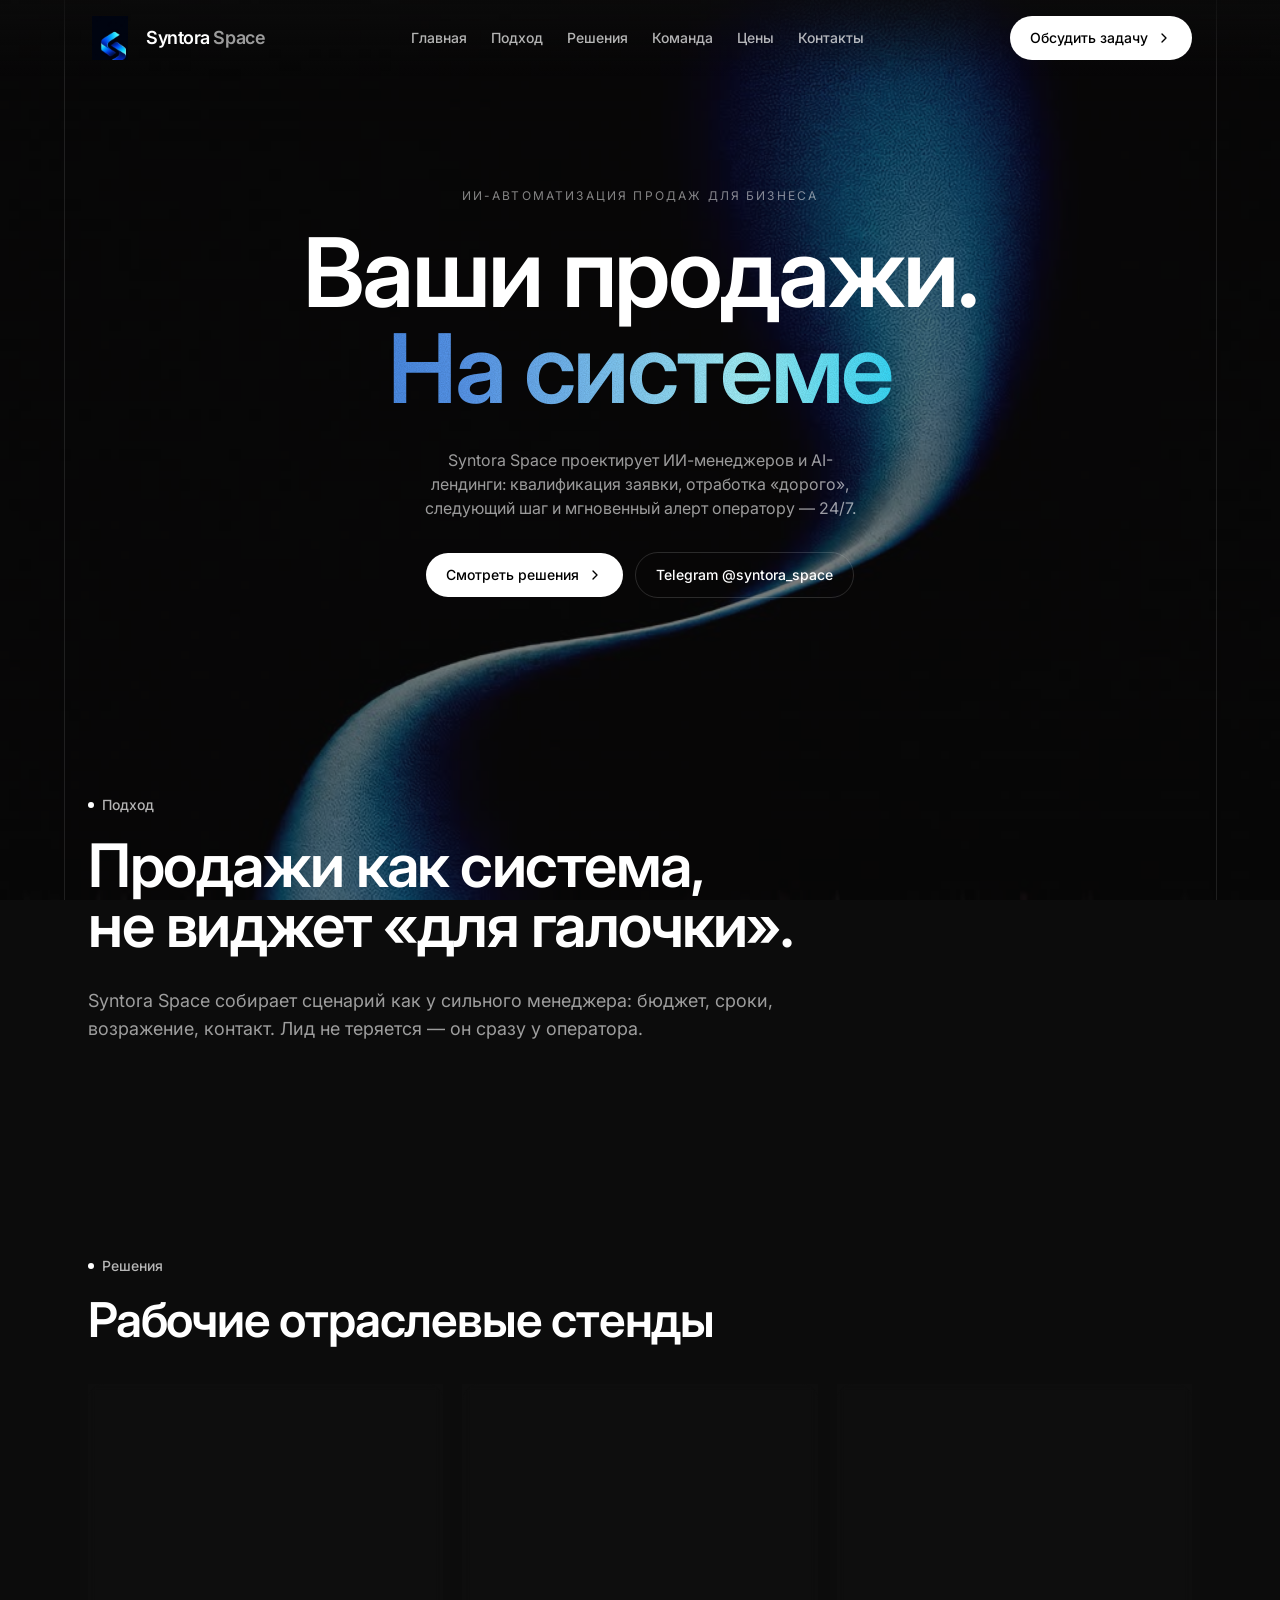
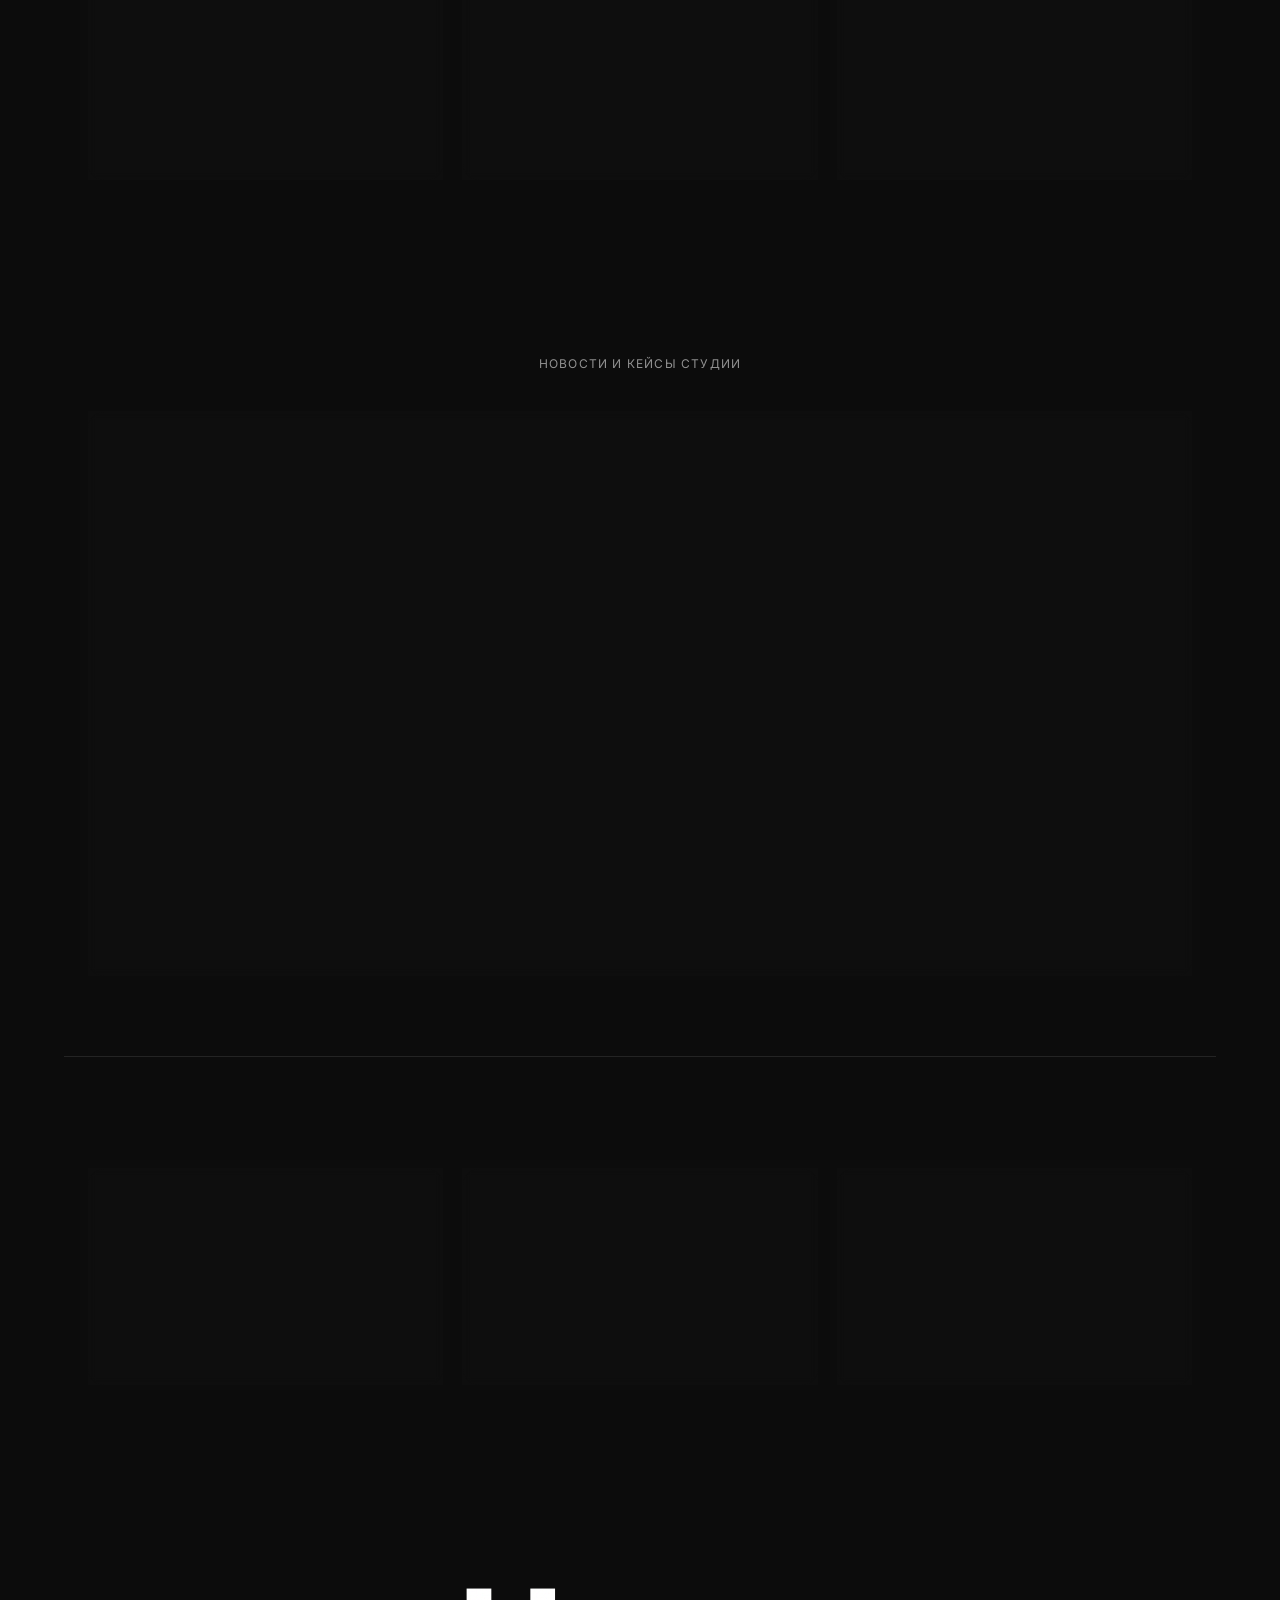
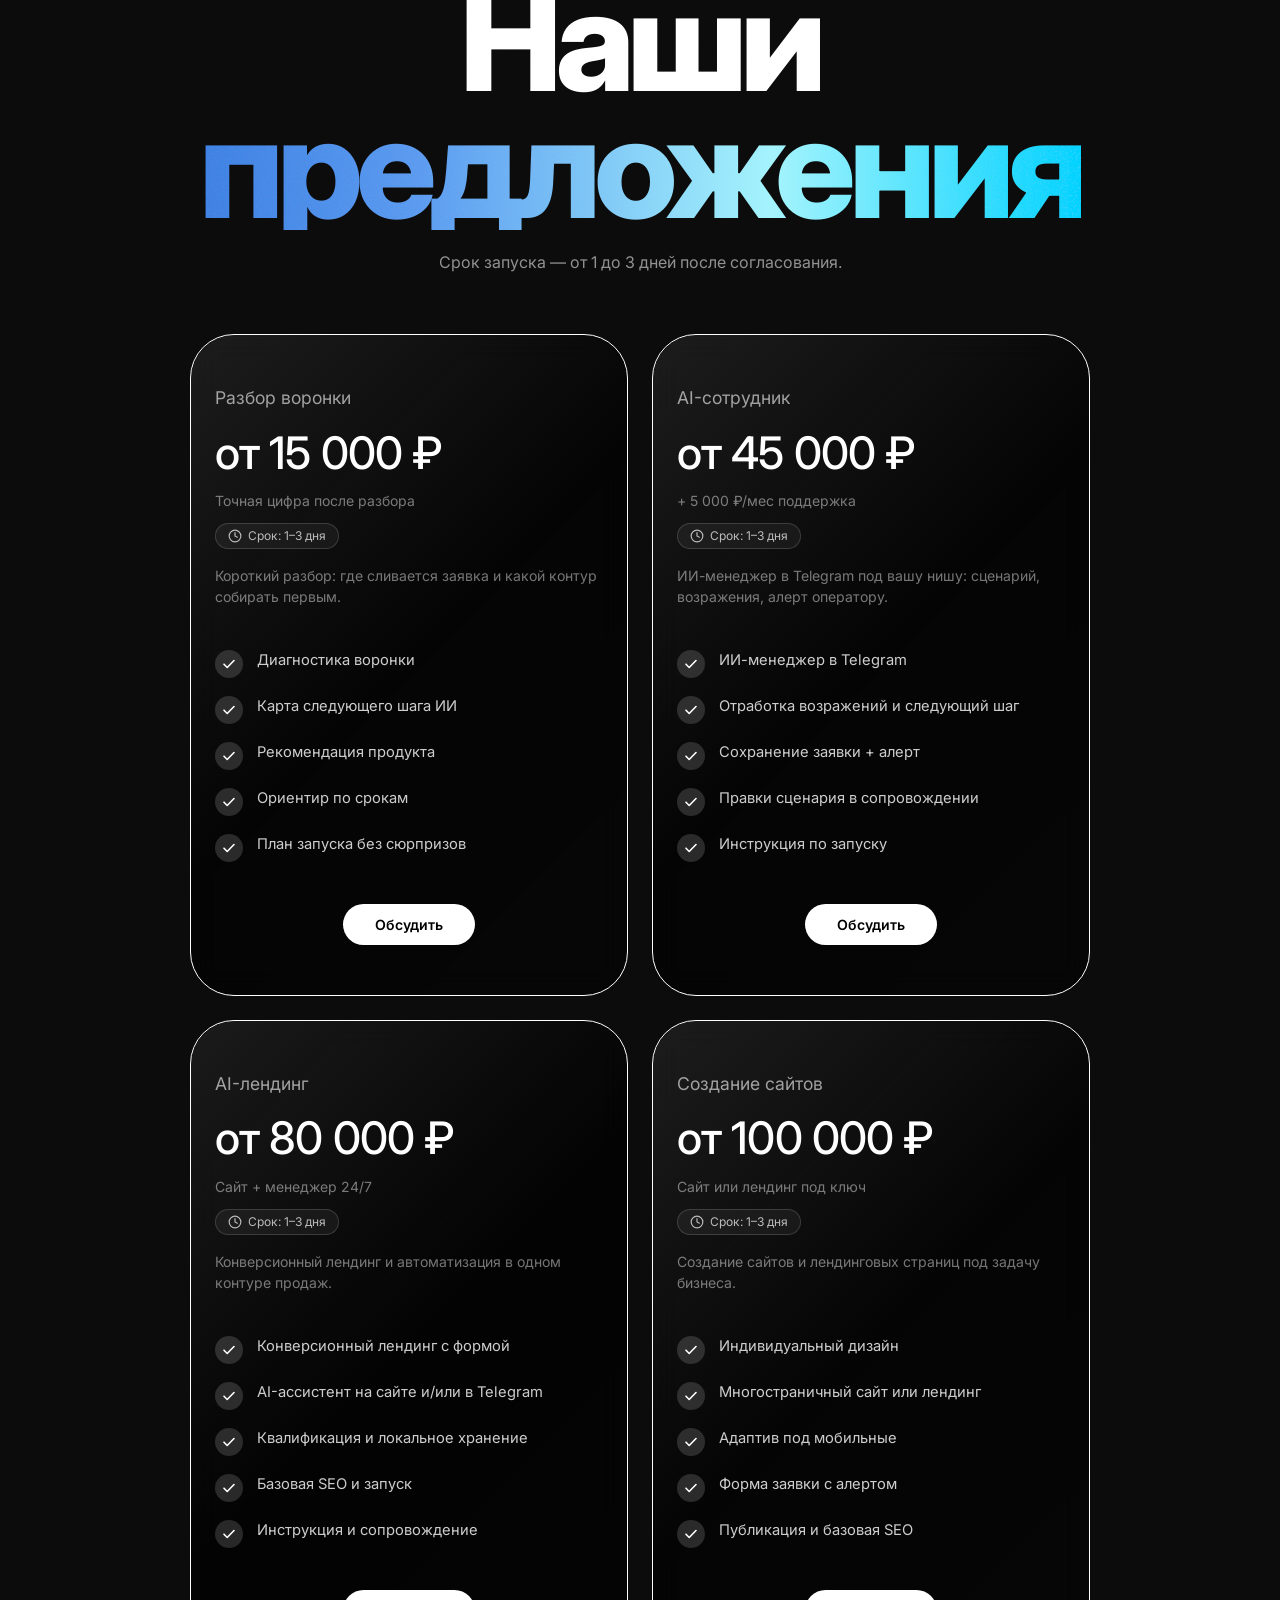
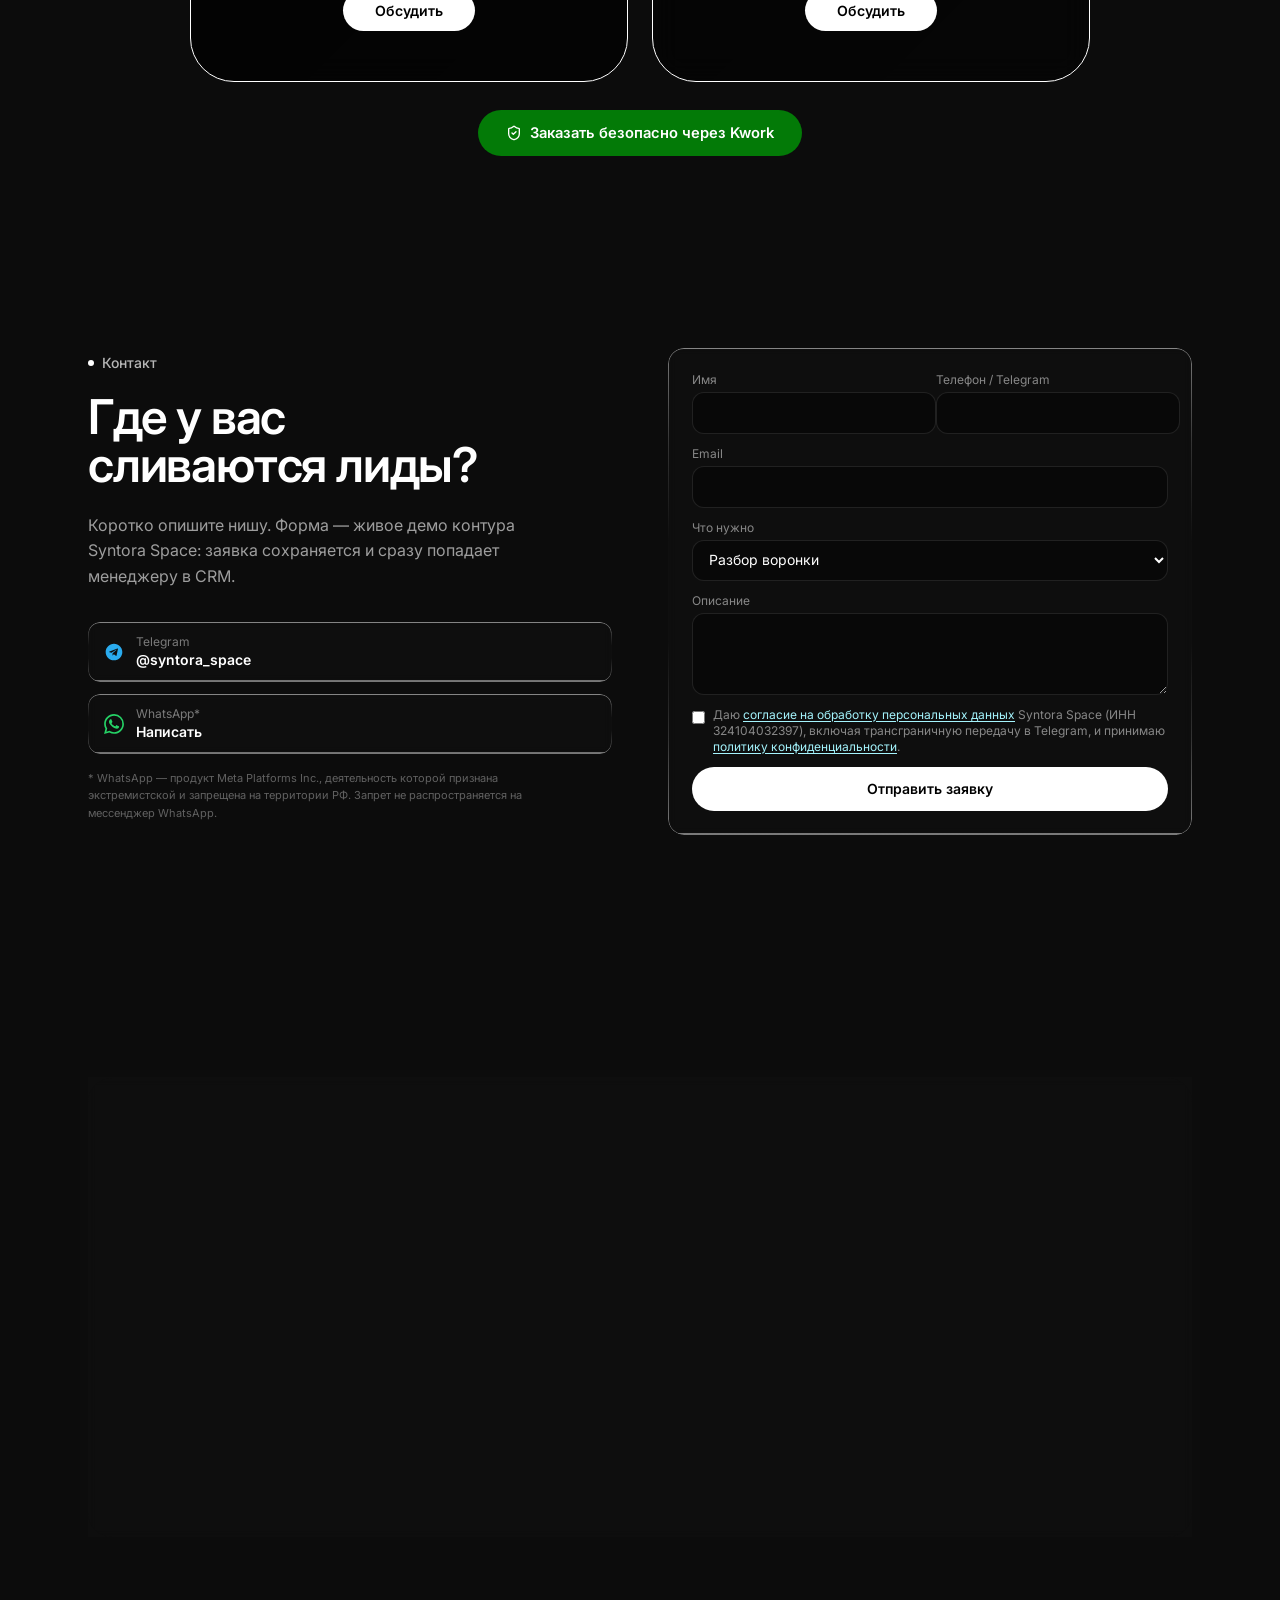
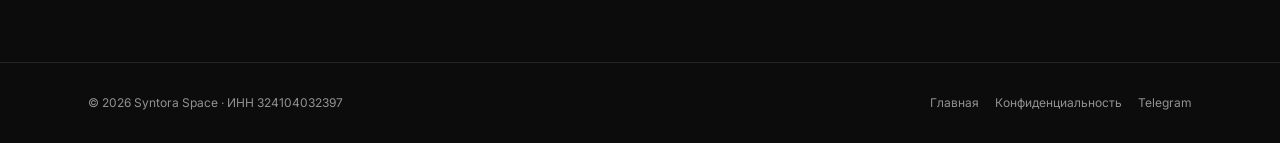
==== index.html @ de8b24b2 "Consent page, self-hosted compressed hero video, copy fixes Co-authored-by: Cursor <cursoragent@curs" ====
<!doctype html>
<html lang="ru">
  <head>
    <meta charset="UTF-8" />
    <link rel="icon" type="image/svg+xml" href="/img/favicon.svg" />
    <meta name="viewport" content="width=device-width, initial-scale=1.0" />
    <title>Syntora Space — ИИ-контуры продаж</title>
    <meta
      name="description"
      content="Syntora Space — ИИ-менеджеры и AI-лендинги для продаж: квалификация лидов, отработка возражений и алерты в Telegram 24/7."
    />
    <link rel="canonical" href="https://syntora.space/" />
    <meta property="og:type" content="website" />
    <meta property="og:locale" content="ru_RU" />
    <meta property="og:url" content="https://syntora.space/" />
    <meta property="og:title" content="Syntora Space — ИИ-контуры продаж" />
    <meta
      property="og:description"
      content="Syntora Space — ИИ-менеджеры и AI-лендинги для продаж: квалификация лидов, отработка возражений и алерты в Telegram 24/7."
    />
    <meta property="og:image" content="https://syntora.space/img/syntora-mark.png" />
    <meta name="twitter:card" content="summary" />
    <meta name="twitter:title" content="Syntora Space — ИИ-контуры продаж" />
    <!-- Yandex.Metrika counter -->
    <script type="text/javascript">
      (function(m,e,t,r,i,k,a){
        m[i]=m[i]||function(){(m[i].a=m[i].a||[]).push(arguments)};
        m[i].l=1*new Date();
        for (var j = 0; j < document.scripts.length; j++) {if (document.scripts[j].src === r) { return; }}
        k=e.createElement(t),a=e.getElementsByTagName(t)[0],k.async=1,k.src=r,a.parentNode.insertBefore(k,a)
      })(window, document,'script','https://mc.yandex.ru/metrika/tag.js?id=113022667', 'ym');

      ym(113022667, 'init', {ssr:true, webvisor:true, clickmap:true, ecommerce:"dataLayer", referrer: document.referrer, url: location.href, accurateTrackBounce:true, trackLinks:true});
    </script>
    <!-- /Yandex.Metrika counter -->
    <script type="module" crossorigin src="/assets/index-Cs-FEJvt.js"></script>
    <link rel="stylesheet" crossorigin href="/assets/index-DEh_h5uh.css">
  </head>
  <body>
    <noscript><div><img src="https://mc.yandex.ru/watch/113022667" style="position:absolute; left:-9999px;" alt="" /></div></noscript>
    <div id="root"></div>
  </body>
</html>
---- assets/index-DEh_h5uh.css ----
@import "https://fonts.googleapis.com/css2?family=Inter:wght@400;500;600;700;800;900&display=swap";*,:before,:after,::backdrop{--tw-border-spacing-x:0;--tw-border-spacing-y:0;--tw-translate-x:0;--tw-translate-y:0;--tw-rotate:0;--tw-skew-x:0;--tw-skew-y:0;--tw-scale-x:1;--tw-scale-y:1;--tw-pan-x: ;--tw-pan-y: ;--tw-pinch-zoom: ;--tw-scroll-snap-strictness:proximity;--tw-gradient-from-position: ;--tw-gradient-via-position: ;--tw-gradient-to-position: ;--tw-ordinal: ;--tw-slashed-zero: ;--tw-numeric-figure: ;--tw-numeric-spacing: ;--tw-numeric-fraction: ;--tw-ring-inset: ;--tw-ring-offset-width:0px;--tw-ring-offset-color:#fff;--tw-ring-color:#3b82f680;--tw-ring-offset-shadow:0 0 #0000;--tw-ring-shadow:0 0 #0000;--tw-shadow:0 0 #0000;--tw-shadow-colored:0 0 #0000;--tw-blur: ;--tw-brightness: ;--tw-contrast: ;--tw-grayscale: ;--tw-hue-rotate: ;--tw-invert: ;--tw-saturate: ;--tw-sepia: ;--tw-drop-shadow: ;--tw-backdrop-blur: ;--tw-backdrop-brightness: ;--tw-backdrop-contrast: ;--tw-backdrop-grayscale: ;--tw-backdrop-hue-rotate: ;--tw-backdrop-invert: ;--tw-backdrop-opacity: ;--tw-backdrop-saturate: ;--tw-backdrop-sepia: ;--tw-contain-size: ;--tw-contain-layout: ;--tw-contain-paint: ;--tw-contain-style: }*,:before,:after{box-sizing:border-box;border:0 solid #e5e7eb}:before,:after{--tw-content:""}html,:host{-webkit-text-size-adjust:100%;tab-size:4;font-feature-settings:normal;font-variation-settings:normal;-webkit-tap-highlight-color:transparent;font-family:Inter,system-ui,sans-serif;line-height:1.5}body{line-height:inherit;margin:0}hr{height:0;color:inherit;border-top-width:1px}abbr:where([title]){-webkit-text-decoration:underline dotted;text-decoration:underline dotted}h1,h2,h3,h4,h5,h6{font-size:inherit;font-weight:inherit}a{color:inherit;-webkit-text-decoration:inherit;text-decoration:inherit}b,strong{font-weight:bolder}code,kbd,samp,pre{font-feature-settings:normal;font-variation-settings:normal;font-family:ui-monospace,SFMono-Regular,Menlo,Monaco,Consolas,Liberation Mono,Courier New,monospace;font-size:1em}small{font-size:80%}sub,sup{vertical-align:baseline;font-size:75%;line-height:0;position:relative}sub{bottom:-.25em}sup{top:-.5em}table{text-indent:0;border-color:inherit;border-collapse:collapse}button,input,optgroup,select,textarea{font-feature-settings:inherit;font-variation-settings:inherit;font-family:inherit;font-size:100%;font-weight:inherit;line-height:inherit;letter-spacing:inherit;color:inherit;margin:0;padding:0}button,select{text-transform:none}button,input:where([type=button]),input:where([type=reset]),input:where([type=submit]){-webkit-appearance:button;background-color:#0000;background-image:none}:-moz-focusring{outline:auto}:-moz-ui-invalid{box-shadow:none}progress{vertical-align:baseline}::-webkit-inner-spin-button{height:auto}::-webkit-outer-spin-button{height:auto}[type=search]{-webkit-appearance:textfield;outline-offset:-2px}::-webkit-search-decoration{-webkit-appearance:none}::-webkit-file-upload-button{-webkit-appearance:button;font:inherit}summary{display:list-item}blockquote,dl,dd,h1,h2,h3,h4,h5,h6,hr,figure,p,pre{margin:0}fieldset{margin:0;padding:0}legend{padding:0}ol,ul,menu{margin:0;padding:0;list-style:none}dialog{padding:0}textarea{resize:vertical}input::-moz-placeholder{opacity:1;color:#9ca3af}textarea::-moz-placeholder{opacity:1;color:#9ca3af}input::placeholder,textarea::placeholder{opacity:1;color:#9ca3af}button,[role=button]{cursor:pointer}:disabled{cursor:default}img,svg,video,canvas,audio,iframe,embed,object{vertical-align:middle;display:block}img,video{max-width:100%;height:auto}[hidden]:where(:not([hidden=until-found])){display:none}.pointer-events-none{pointer-events:none}.fixed{position:fixed}.absolute{position:absolute}.relative{position:relative}.inset-0{inset:0}.inset-x-0{left:0;right:0}.inset-y-0{top:0;bottom:0}.-left-\[9999px\]{left:-9999px}.left-1\/2{left:50%}.top-0{top:0}.top-auto{top:auto}.z-0{z-index:0}.z-10{z-index:10}.z-50{z-index:50}.z-\[5\]{z-index:5}.mx-auto{margin-left:auto;margin-right:auto}.mb-10{margin-bottom:2.5rem}.mb-5{margin-bottom:1.25rem}.mt-1{margin-top:.25rem}.mt-10{margin-top:2.5rem}.mt-2{margin-top:.5rem}.mt-3{margin-top:.75rem}.mt-4{margin-top:1rem}.mt-5{margin-top:1.25rem}.mt-6{margin-top:1.5rem}.mt-8{margin-top:2rem}.block{display:block}.flex{display:flex}.inline-flex{display:inline-flex}.grid{display:grid}.hidden{display:none}.aspect-\[16\/10\]{aspect-ratio:16/10}.aspect-\[2\.4\/1\]{aspect-ratio:2.4}.h-1\.5{height:.375rem}.h-11{height:2.75rem}.h-3\.5{height:.875rem}.h-4{height:1rem}.h-5{height:1.25rem}.h-8{height:2rem}.h-\[76px\]{height:76px}.h-full{height:100%}.h-px{height:1px}.min-h-screen{min-height:100vh}.w-1\.5{width:.375rem}.w-11{width:2.75rem}.w-3\.5{width:.875rem}.w-4{width:1rem}.w-5{width:1.25rem}.w-8{width:2rem}.w-full{width:100%}.w-px{width:1px}.max-w-3xl{max-width:48rem}.max-w-4xl{max-width:56rem}.max-w-6xl{max-width:72rem}.max-w-md{max-width:28rem}.flex-1{flex:1}.shrink-0{flex-shrink:0}.-translate-x-\[calc\(50\%\+36rem\)\]{--tw-translate-x:calc(calc(50% + 36rem) * -1);transform:translate(var(--tw-translate-x), var(--tw-translate-y)) rotate(var(--tw-rotate)) skewX(var(--tw-skew-x)) skewY(var(--tw-skew-y)) scaleX(var(--tw-scale-x)) scaleY(var(--tw-scale-y))}.translate-x-\[calc\(-50\%\+36rem\)\]{--tw-translate-x:calc(-50% + 36rem);transform:translate(var(--tw-translate-x), var(--tw-translate-y)) rotate(var(--tw-rotate)) skewX(var(--tw-skew-x)) skewY(var(--tw-skew-y)) scaleX(var(--tw-scale-x)) scaleY(var(--tw-scale-y))}.resize-y{resize:vertical}.scroll-mt-24{scroll-margin-top:6rem}.flex-col{flex-direction:column}.flex-wrap{flex-wrap:wrap}.items-start{align-items:flex-start}.items-center{align-items:center}.justify-center{justify-content:center}.justify-between{justify-content:space-between}.gap-1{gap:.25rem}.gap-1\.5{gap:.375rem}.gap-10{gap:2.5rem}.gap-2{gap:.5rem}.gap-3{gap:.75rem}.gap-3\.5{gap:.875rem}.gap-4{gap:1rem}.gap-5{gap:1.25rem}.gap-6{gap:1.5rem}.space-y-1>:not([hidden])~:not([hidden]){--tw-space-y-reverse:0;margin-top:calc(.25rem * calc(1 - var(--tw-space-y-reverse)));margin-bottom:calc(.25rem * var(--tw-space-y-reverse))}.space-y-3>:not([hidden])~:not([hidden]){--tw-space-y-reverse:0;margin-top:calc(.75rem * calc(1 - var(--tw-space-y-reverse)));margin-bottom:calc(.75rem * var(--tw-space-y-reverse))}.self-start{align-self:flex-start}.overflow-hidden{overflow:hidden}.rounded-2xl{border-radius:1rem}.rounded-3xl{border-radius:1.5rem}.rounded-full{border-radius:9999px}.rounded-xl{border-radius:.75rem}.border{border-width:1px}.border-b{border-bottom-width:1px}.border-t{border-top-width:1px}.border-white\/10{border-color:#ffffff1a}.border-white\/15{border-color:#ffffff26}.bg-\[\#0c0c0c\]{--tw-bg-opacity:1;background-color:rgb(12 12 12/var(--tw-bg-opacity,1))}.bg-\[\#0c0c0c\]\/55{background-color:#0c0c0c8c}.bg-\[\#0c0c0c\]\/85{background-color:#0c0c0cd9}.bg-black\/40{background-color:#0006}.bg-black\/90{background-color:#000000e6}.bg-white{--tw-bg-opacity:1;background-color:rgb(255 255 255/var(--tw-bg-opacity,1))}.bg-white\/10{background-color:#ffffff1a}.bg-white\/5{background-color:#ffffff0d}.bg-gradient-to-b{background-image:linear-gradient(to bottom, var(--tw-gradient-stops))}.from-\[\#0c0c0c\]\/70{--tw-gradient-from:#0c0c0cb3 var(--tw-gradient-from-position);--tw-gradient-to:#0c0c0c00 var(--tw-gradient-to-position);--tw-gradient-stops:var(--tw-gradient-from), var(--tw-gradient-to)}.to-transparent{--tw-gradient-to:transparent var(--tw-gradient-to-position)}.object-contain{-o-object-fit:contain;object-fit:contain}.object-cover{-o-object-fit:cover;object-fit:cover}.p-4{padding:1rem}.p-5{padding:1.25rem}.p-6{padding:1.5rem}.px-2{padding-left:.5rem;padding-right:.5rem}.px-3{padding-left:.75rem;padding-right:.75rem}.px-4{padding-left:1rem;padding-right:1rem}.px-5{padding-left:1.25rem;padding-right:1.25rem}.px-6{padding-left:1.5rem;padding-right:1.5rem}.px-8{padding-left:2rem;padding-right:2rem}.py-0\.5{padding-top:.125rem;padding-bottom:.125rem}.py-1{padding-top:.25rem;padding-bottom:.25rem}.py-16{padding-top:4rem;padding-bottom:4rem}.py-2\.5{padding-top:.625rem;padding-bottom:.625rem}.py-20{padding-top:5rem;padding-bottom:5rem}.py-3{padding-top:.75rem;padding-bottom:.75rem}.py-4{padding-top:1rem;padding-bottom:1rem}.py-8{padding-top:2rem;padding-bottom:2rem}.pb-20{padding-bottom:5rem}.pt-16{padding-top:4rem}.pt-3{padding-top:.75rem}.pt-5{padding-top:1.25rem}.text-center{text-align:center}.text-3xl{font-size:1.875rem;line-height:2.25rem}.text-4xl{font-size:2.25rem;line-height:2.5rem}.text-5xl{font-size:3rem;line-height:1}.text-\[11px\]{font-size:11px}.text-base{font-size:1rem;line-height:1.5rem}.text-lg{font-size:1.125rem;line-height:1.75rem}.text-sm{font-size:.875rem;line-height:1.25rem}.text-xs{font-size:.75rem;line-height:1rem}.font-medium{font-weight:500}.font-semibold{font-weight:600}.uppercase{text-transform:uppercase}.leading-\[0\.92\]{line-height:.92}.leading-\[1\.02\]{line-height:1.02}.leading-\[1\.5\]{line-height:1.5}.leading-\[1\.65\]{line-height:1.65}.leading-\[1\.6\]{line-height:1.6}.leading-relaxed{line-height:1.625}.tracking-\[0\.18em\]{letter-spacing:.18em}.tracking-tight{letter-spacing:-.025em}.tracking-wide{letter-spacing:.025em}.tracking-wider{letter-spacing:.05em}.tracking-widest{letter-spacing:.1em}.text-\[\#25D366\]{--tw-text-opacity:1;color:rgb(37 211 102/var(--tw-text-opacity,1))}.text-\[\#2AABEE\]{--tw-text-opacity:1;color:rgb(42 171 238/var(--tw-text-opacity,1))}.text-\[\#A4F4FD\]{--tw-text-opacity:1;color:rgb(164 244 253/var(--tw-text-opacity,1))}.text-black{--tw-text-opacity:1;color:rgb(0 0 0/var(--tw-text-opacity,1))}.text-emerald-300{--tw-text-opacity:1;color:rgb(110 231 183/var(--tw-text-opacity,1))}.text-rose-300{--tw-text-opacity:1;color:rgb(253 164 175/var(--tw-text-opacity,1))}.text-white{--tw-text-opacity:1;color:rgb(255 255 255/var(--tw-text-opacity,1))}.text-white\/35{color:#ffffff59}.text-white\/40{color:#fff6}.text-white\/45{color:#ffffff73}.text-white\/50{color:#ffffff80}.text-white\/55{color:#ffffff8c}.text-white\/60{color:#fff9}.text-white\/70{color:#ffffffb3}.text-white\/80{color:#fffc}.underline{text-decoration-line:underline}.underline-offset-2{text-underline-offset:2px}.accent-\[\#A4F4FD\]{accent-color:#a4f4fd}.opacity-30{opacity:.3}.opacity-90{opacity:.9}.outline-none{outline-offset:2px;outline:2px solid #0000}.filter{filter:var(--tw-blur) var(--tw-brightness) var(--tw-contrast) var(--tw-grayscale) var(--tw-hue-rotate) var(--tw-invert) var(--tw-saturate) var(--tw-sepia) var(--tw-drop-shadow)}.backdrop-blur-xl{--tw-backdrop-blur:blur(24px);-webkit-backdrop-filter:var(--tw-backdrop-blur) var(--tw-backdrop-brightness) var(--tw-backdrop-contrast) var(--tw-backdrop-grayscale) var(--tw-backdrop-hue-rotate) var(--tw-backdrop-invert) var(--tw-backdrop-opacity) var(--tw-backdrop-saturate) var(--tw-backdrop-sepia);backdrop-filter:var(--tw-backdrop-blur) var(--tw-backdrop-brightness) var(--tw-backdrop-contrast) var(--tw-backdrop-grayscale) var(--tw-backdrop-hue-rotate) var(--tw-backdrop-invert) var(--tw-backdrop-opacity) var(--tw-backdrop-saturate) var(--tw-backdrop-sepia)}.backdrop-filter{-webkit-backdrop-filter:var(--tw-backdrop-blur) var(--tw-backdrop-brightness) var(--tw-backdrop-contrast) var(--tw-backdrop-grayscale) var(--tw-backdrop-hue-rotate) var(--tw-backdrop-invert) var(--tw-backdrop-opacity) var(--tw-backdrop-saturate) var(--tw-backdrop-sepia);backdrop-filter:var(--tw-backdrop-blur) var(--tw-backdrop-brightness) var(--tw-backdrop-contrast) var(--tw-backdrop-grayscale) var(--tw-backdrop-hue-rotate) var(--tw-backdrop-invert) var(--tw-backdrop-opacity) var(--tw-backdrop-saturate) var(--tw-backdrop-sepia)}.transition{transition-property:color,background-color,border-color,text-decoration-color,fill,stroke,opacity,box-shadow,transform,filter,-webkit-backdrop-filter,backdrop-filter;transition-duration:.15s;transition-timing-function:cubic-bezier(.4,0,.2,1)}.transition-all{transition-property:all;transition-duration:.15s;transition-timing-function:cubic-bezier(.4,0,.2,1)}.transition-colors{transition-property:color,background-color,border-color,text-decoration-color,fill,stroke;transition-duration:.15s;transition-timing-function:cubic-bezier(.4,0,.2,1)}.transition-opacity{transition-property:opacity;transition-duration:.15s;transition-timing-function:cubic-bezier(.4,0,.2,1)}.transition-transform{transition-property:transform;transition-duration:.15s;transition-timing-function:cubic-bezier(.4,0,.2,1)}.duration-500{transition-duration:.5s}html{scroll-behavior:smooth}html,body{-webkit-font-smoothing:antialiased;color:#fff;background-color:#0c0c0c;font-family:Inter,system-ui,sans-serif}body{overflow-x:hidden}::selection{background-color:#3d81e34d}.bg-hero-fallback{background:radial-gradient(60% 50% at 20% 0,#00d2ff2e,#0000 70%),radial-gradient(55% 45% at 85% 15%,#0b25518c,#0000 70%),#0c0c0c}@keyframes shiny{0%{background-position:-200%}to{background-position:200%}}.animate-shiny{animation:6s linear infinite shiny}.liquid-glass{background-blend-mode:luminosity;-webkit-backdrop-filter:blur(4px);backdrop-filter:blur(4px);background:#ffffff03;border:none;position:relative;overflow:hidden;box-shadow:inset 0 1px 1px #ffffff1a}@supports not ((-webkit-backdrop-filter:blur(4px)) or (backdrop-filter:blur(4px))){.liquid-glass{background:#ffffff0d;border:1px solid #ffffff1f}}.liquid-glass:before{content:"";border-radius:inherit;-webkit-mask-composite:xor;pointer-events:none;background:linear-gradient(#ffffff73 0%,#ffffff26 20%,#fff0 40% 60%,#ffffff26 80%,#ffffff73 100%);padding:1.4px;position:absolute;inset:0;-webkit-mask-image:linear-gradient(#fff 0 0),linear-gradient(#fff 0 0);mask-image:linear-gradient(#fff 0 0),linear-gradient(#fff 0 0);-webkit-mask-position:0 0,0 0;mask-position:0 0,0 0;-webkit-mask-size:auto,auto;mask-size:auto,auto;-webkit-mask-repeat:repeat,repeat;mask-repeat:repeat,repeat;-webkit-mask-clip:content-box,border-box;mask-clip:content-box,border-box;-webkit-mask-origin:content-box,border-box;mask-origin:content-box,border-box;-webkit-mask-composite:xor;mask-composite:exclude;-webkit-mask-source-type:auto,auto;mask-mode:match-source,match-source}@supports not ((-webkit-mask-composite:xor) or (mask-composite:exclude) or (-webkit-mask-composite:xor)){.liquid-glass:before{display:none}}.shiny-text{color:#a4f4fd;background-image:linear-gradient(90deg,#3d81e3 0%,#5b9bf0 12.5%,#a4f4fd 32.5%,#00d2ff 50%,#5b9bf0 67.5%,#3d81e3 87.5% 100%);background-size:200%}@supports ((-webkit-background-clip:text) or (background-clip:text)){.shiny-text{color:#0000;-webkit-text-fill-color:transparent;filter:url(#c3-noise);-webkit-background-clip:text;background-clip:text}}@supports ((-moz-appearance:none)){.shiny-text,.c3-watermark-main{filter:none}}.c3-pricing-section{flex-direction:column;align-items:center;padding:40px 20px 80px;display:flex;position:relative;overflow-x:hidden}.c3-watermark-container{text-align:center;z-index:2;width:100%;max-width:1100px;margin-top:40px;position:relative}.c3-watermark-main{letter-spacing:-.05em;filter:url(#c3-noise-pricing);flex-direction:column;align-items:center;font-size:min(9rem,11vw);font-weight:800;line-height:.9;display:flex}.c3-watermark-line-1{color:#fff}.c3-watermark-line-2{background:linear-gradient(90deg,#3d81e3 0%,#5b9bf0 25%,#a4f4fd 65%,#00d2ff 100%);color:#0000;-webkit-text-fill-color:transparent;-webkit-background-clip:text;background-clip:text}@supports not ((-webkit-background-clip:text) or (background-clip:text)){.c3-watermark-line-2{color:#00d2ff;-webkit-text-fill-color:#00d2ff;background:0 0}}.c3-grid{z-index:3;grid-template-columns:repeat(2,minmax(0,1fr));gap:24px;width:100%;max-width:900px;margin-top:60px;display:grid;position:relative}.c3-card{-webkit-backdrop-filter:blur(14px)brightness(.91);backdrop-filter:blur(14px)brightness(.91);background:linear-gradient(135deg,#000000b3,#0006);border:1px solid #fff;border-radius:44px;flex-direction:column;min-height:580px;padding:50px 24px;transition:all .6s cubic-bezier(.22,1,.36,1);display:flex;position:relative;overflow:hidden}.c3-card:before{content:"";border-radius:inherit;pointer-events:none;background:linear-gradient(135deg,#ffffff1a 0%,#fff0 50%);position:absolute;inset:0}.c3-card:hover{background:#0f0f0f99;border-color:#22d3eeb3;transform:translateY(-12px)scale(1.01)}.c3-card-pro{background:linear-gradient(135deg,#000000d9,#0000008c)}.c3-tier-small{color:#fff9;font-size:1.1rem;font-weight:400}.c3-tier-large{letter-spacing:-.02em;color:#fff;margin-top:8px;font-size:2.8rem;font-weight:500}.c3-desc{color:#ffffff73;min-height:3.2em;margin-top:16px;margin-bottom:40px;font-size:.88rem;line-height:1.5}.c3-list{margin:0 0 24px;padding:0;list-style:none}.c3-list li{color:#fffc;align-items:flex-start;gap:14px;margin-bottom:18px;font-size:.92rem;line-height:1.4;display:flex}.c3-check{background:#ffffff26;border-radius:50%;flex-shrink:0;justify-content:center;align-items:center;width:28px;height:28px;display:inline-flex}.c3-btn{color:#000;cursor:pointer;background:#fff;border:none;border-radius:100px;align-self:center;margin-top:auto;padding:10px 32px;font-size:.88rem;font-weight:600;transition:all .3s cubic-bezier(.22,1,.36,1)}.c3-btn:hover{background:#f5f5f5;transform:scale(1.02);box-shadow:0 8px 24px #ffffff26}.c3-kwork{z-index:3;color:#fff;background:#037a07;border-radius:100px;justify-content:center;align-items:center;gap:8px;margin-top:28px;padding:12px 28px;font-size:.92rem;font-weight:600;text-decoration:none;transition:all .3s cubic-bezier(.22,1,.36,1);display:inline-flex;position:relative}.c3-kwork:hover{background:#026205;transform:scale(1.02);box-shadow:0 8px 24px #04b70a47}@media (prefers-reduced-motion:reduce){html{scroll-behavior:auto}.animate-shiny{animation:none}.c3-card,.c3-btn,.c3-kwork{transition:none}}@media (width<=1024px){.c3-watermark-main{filter:none;font-size:3.5rem}.c3-watermark-line-2{-webkit-text-fill-color:#00d2ff;color:#00d2ff;background:0 0}.c3-grid{scroll-snap-type:x mandatory;scrollbar-width:none;gap:16px;width:100vw;padding:0 20px;display:flex;overflow-x:auto;transform:none}.c3-grid::-webkit-scrollbar{display:none}.c3-card{scroll-snap-align:center;flex:0 0 320px}}.last\:border-0:last-child{border-width:0}.empty\:hidden:empty{display:none}.hover\:translate-y-\[-4px\]:hover{--tw-translate-y:-4px;transform:translate(var(--tw-translate-x), var(--tw-translate-y)) rotate(var(--tw-rotate)) skewX(var(--tw-skew-x)) skewY(var(--tw-skew-y)) scaleX(var(--tw-scale-x)) scaleY(var(--tw-scale-y))}.hover\:bg-white\/5:hover{background-color:#ffffff0d}.hover\:bg-white\/90:hover{background-color:#ffffffe6}.hover\:bg-white\/\[0\.03\]:hover{background-color:#ffffff08}.hover\:text-white:hover{--tw-text-opacity:1;color:rgb(255 255 255/var(--tw-text-opacity,1))}.hover\:text-white\/70:hover{color:#ffffffb3}.focus\:border-white\/40:focus{border-color:#fff6}.focus-visible\:ring-2:focus-visible{--tw-ring-offset-shadow:var(--tw-ring-inset) 0 0 0 var(--tw-ring-offset-width) var(--tw-ring-offset-color);--tw-ring-shadow:var(--tw-ring-inset) 0 0 0 calc(2px + var(--tw-ring-offset-width)) var(--tw-ring-color);box-shadow:var(--tw-ring-offset-shadow), var(--tw-ring-shadow), var(--tw-shadow,0 0 #0000)}.focus-visible\:ring-\[\#A4F4FD\]\/40:focus-visible{--tw-ring-color:#a4f4fd66}.active\:scale-\[0\.98\]:active{--tw-scale-x:.98;--tw-scale-y:.98;transform:translate(var(--tw-translate-x), var(--tw-translate-y)) rotate(var(--tw-rotate)) skewX(var(--tw-skew-x)) skewY(var(--tw-skew-y)) scaleX(var(--tw-scale-x)) scaleY(var(--tw-scale-y))}.disabled\:opacity-60:disabled{opacity:.6}.group:hover .group-hover\:translate-x-px{--tw-translate-x:1px;transform:translate(var(--tw-translate-x), var(--tw-translate-y)) rotate(var(--tw-rotate)) skewX(var(--tw-skew-x)) skewY(var(--tw-skew-y)) scaleX(var(--tw-scale-x)) scaleY(var(--tw-scale-y))}.group:hover .group-hover\:scale-\[1\.04\]{--tw-scale-x:1.04;--tw-scale-y:1.04;transform:translate(var(--tw-translate-x), var(--tw-translate-y)) rotate(var(--tw-rotate)) skewX(var(--tw-skew-x)) skewY(var(--tw-skew-y)) scaleX(var(--tw-scale-x)) scaleY(var(--tw-scale-y))}.group:hover .group-hover\:text-white{--tw-text-opacity:1;color:rgb(255 255 255/var(--tw-text-opacity,1))}.group:hover .group-hover\:opacity-100{opacity:1}@supports ((-webkit-backdrop-filter:var(--tw)) or (backdrop-filter:var(--tw))){.supports-\[backdrop-filter\]\:bg-\[\#0c0c0c\]\/70{background-color:#0c0c0cb3}.supports-\[backdrop-filter\]\:bg-black\/70{background-color:#000000b3}}@media (width>=640px){.sm\:grid-cols-2{grid-template-columns:repeat(2,minmax(0,1fr))}.sm\:flex-row{flex-direction:row}.sm\:items-center{align-items:center}.sm\:justify-between{justify-content:space-between}.sm\:text-6xl{font-size:3.75rem;line-height:1}.sm\:text-lg{font-size:1.125rem;line-height:1.75rem}}@media (width>=768px){.md\:block{display:block}.md\:grid-cols-2{grid-template-columns:repeat(2,minmax(0,1fr))}.md\:grid-cols-3{grid-template-columns:repeat(3,minmax(0,1fr))}.md\:gap-14{gap:3.5rem}.md\:p-6{padding:1.5rem}.md\:py-20{padding-top:5rem;padding-bottom:5rem}.md\:py-24{padding-top:6rem;padding-bottom:6rem}.md\:py-28{padding-top:7rem;padding-bottom:7rem}.md\:py-32{padding-top:8rem;padding-bottom:8rem}.md\:pt-28{padding-top:7rem}.md\:text-5xl{font-size:3rem;line-height:1}.md\:text-6xl{font-size:3.75rem;line-height:1}.md\:text-8xl{font-size:6rem;line-height:1}.md\:text-base{font-size:1rem;line-height:1.5rem}.md\:text-lg{font-size:1.125rem;line-height:1.75rem}}@media (width>=1024px){.lg\:block{display:block}.lg\:flex{display:flex}.lg\:hidden{display:none}.lg\:text-6xl{font-size:3.75rem;line-height:1}}
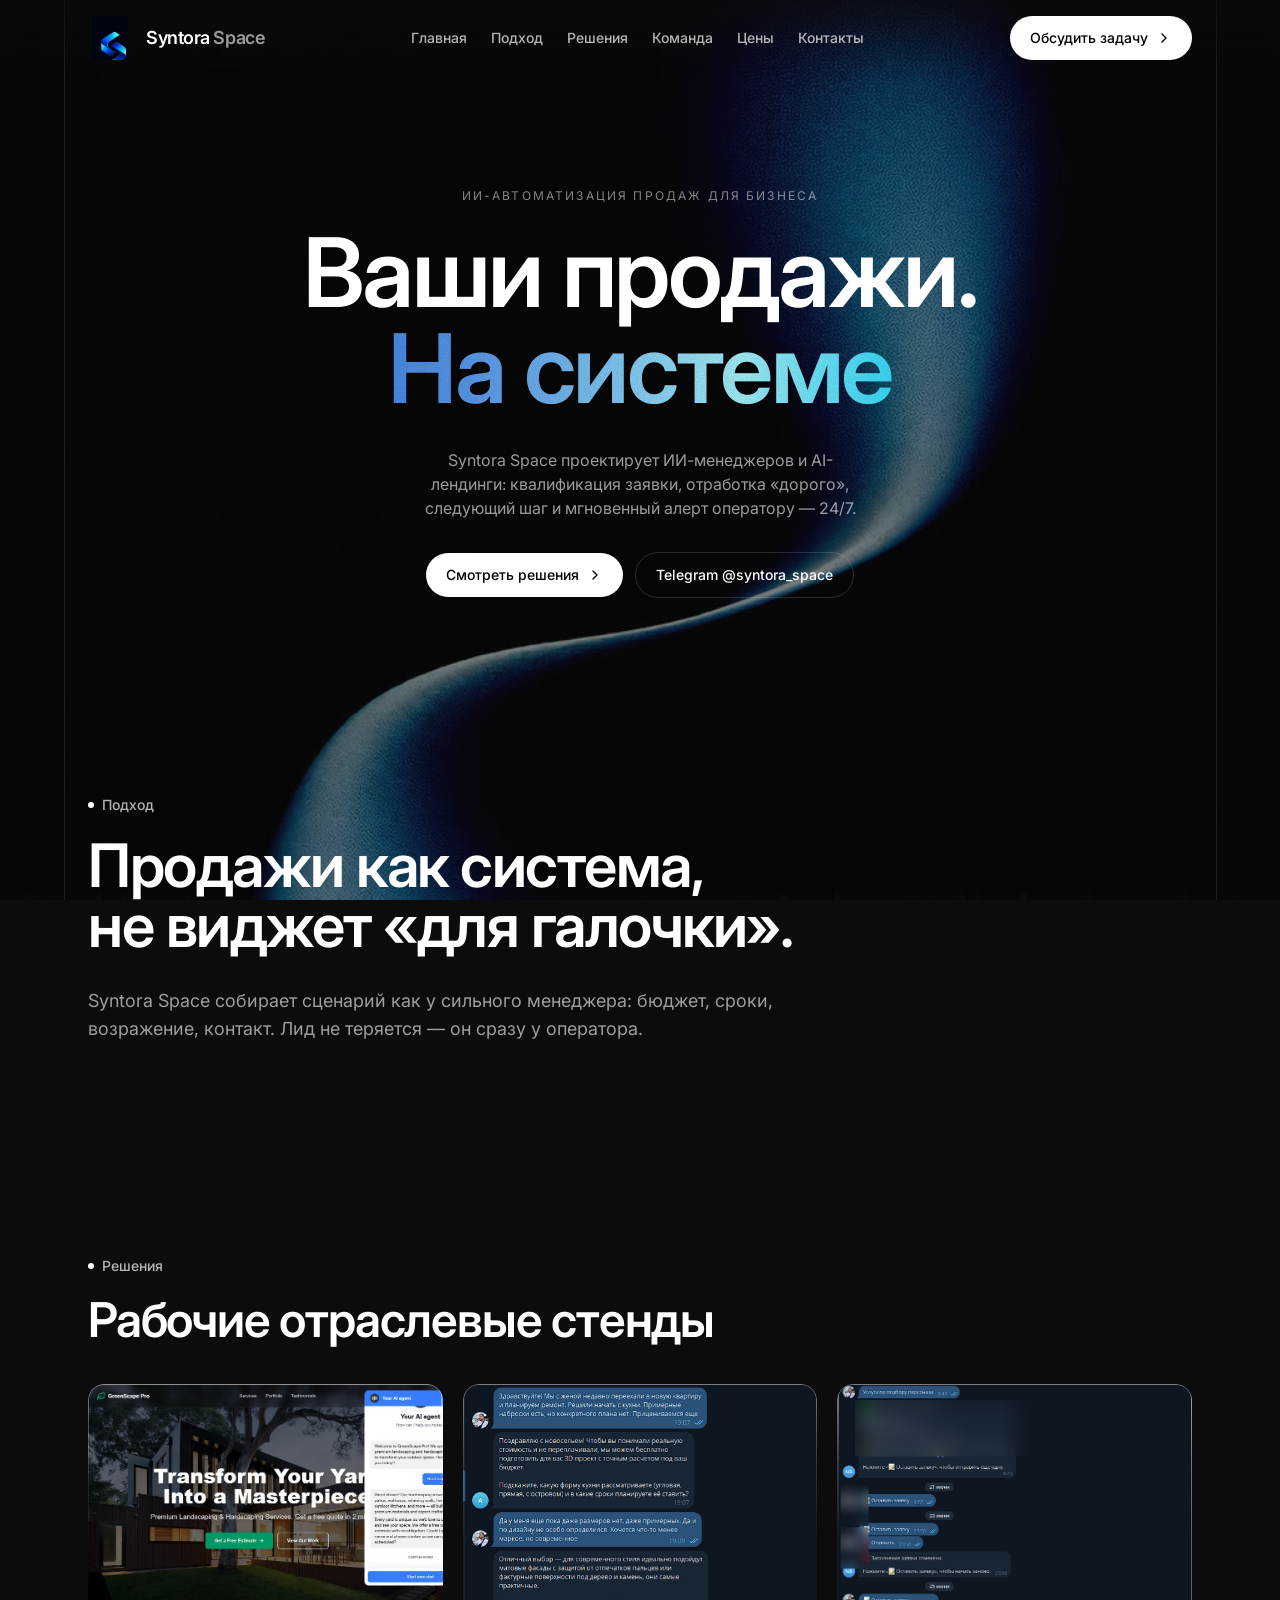
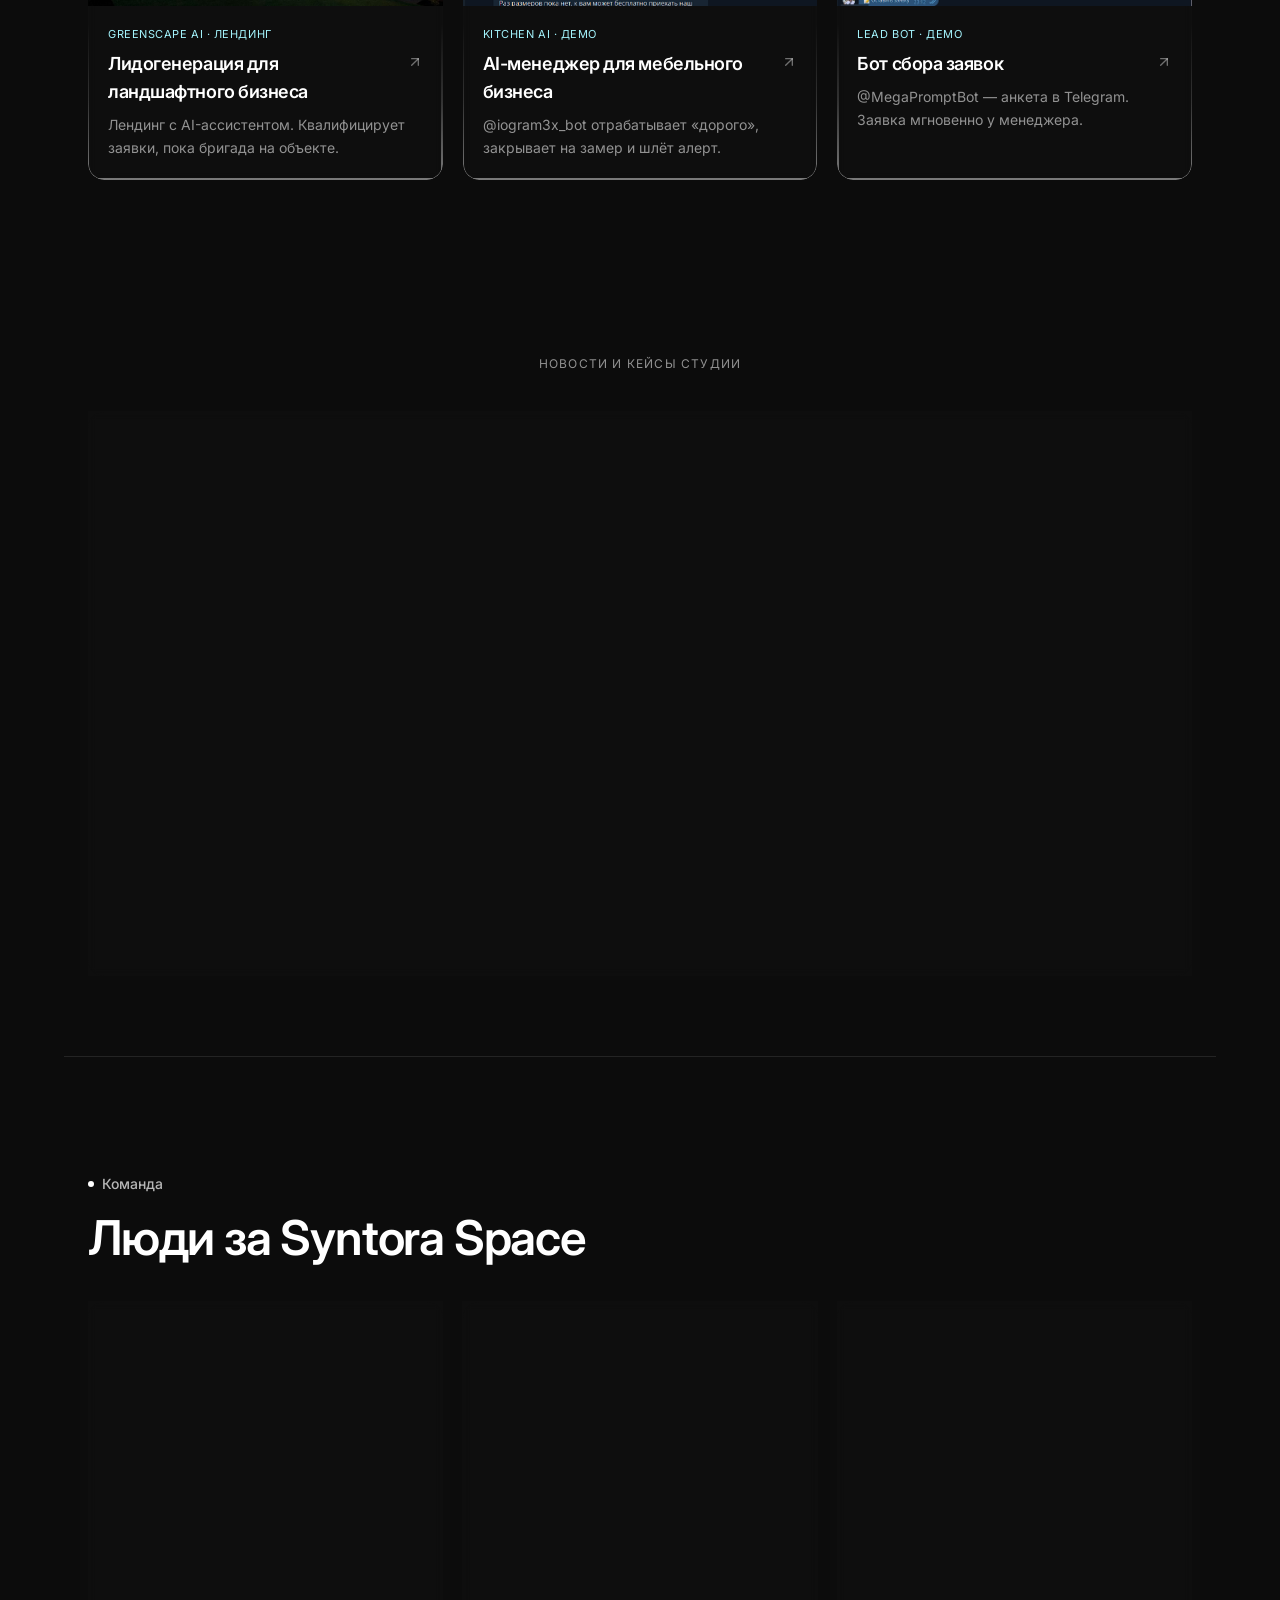
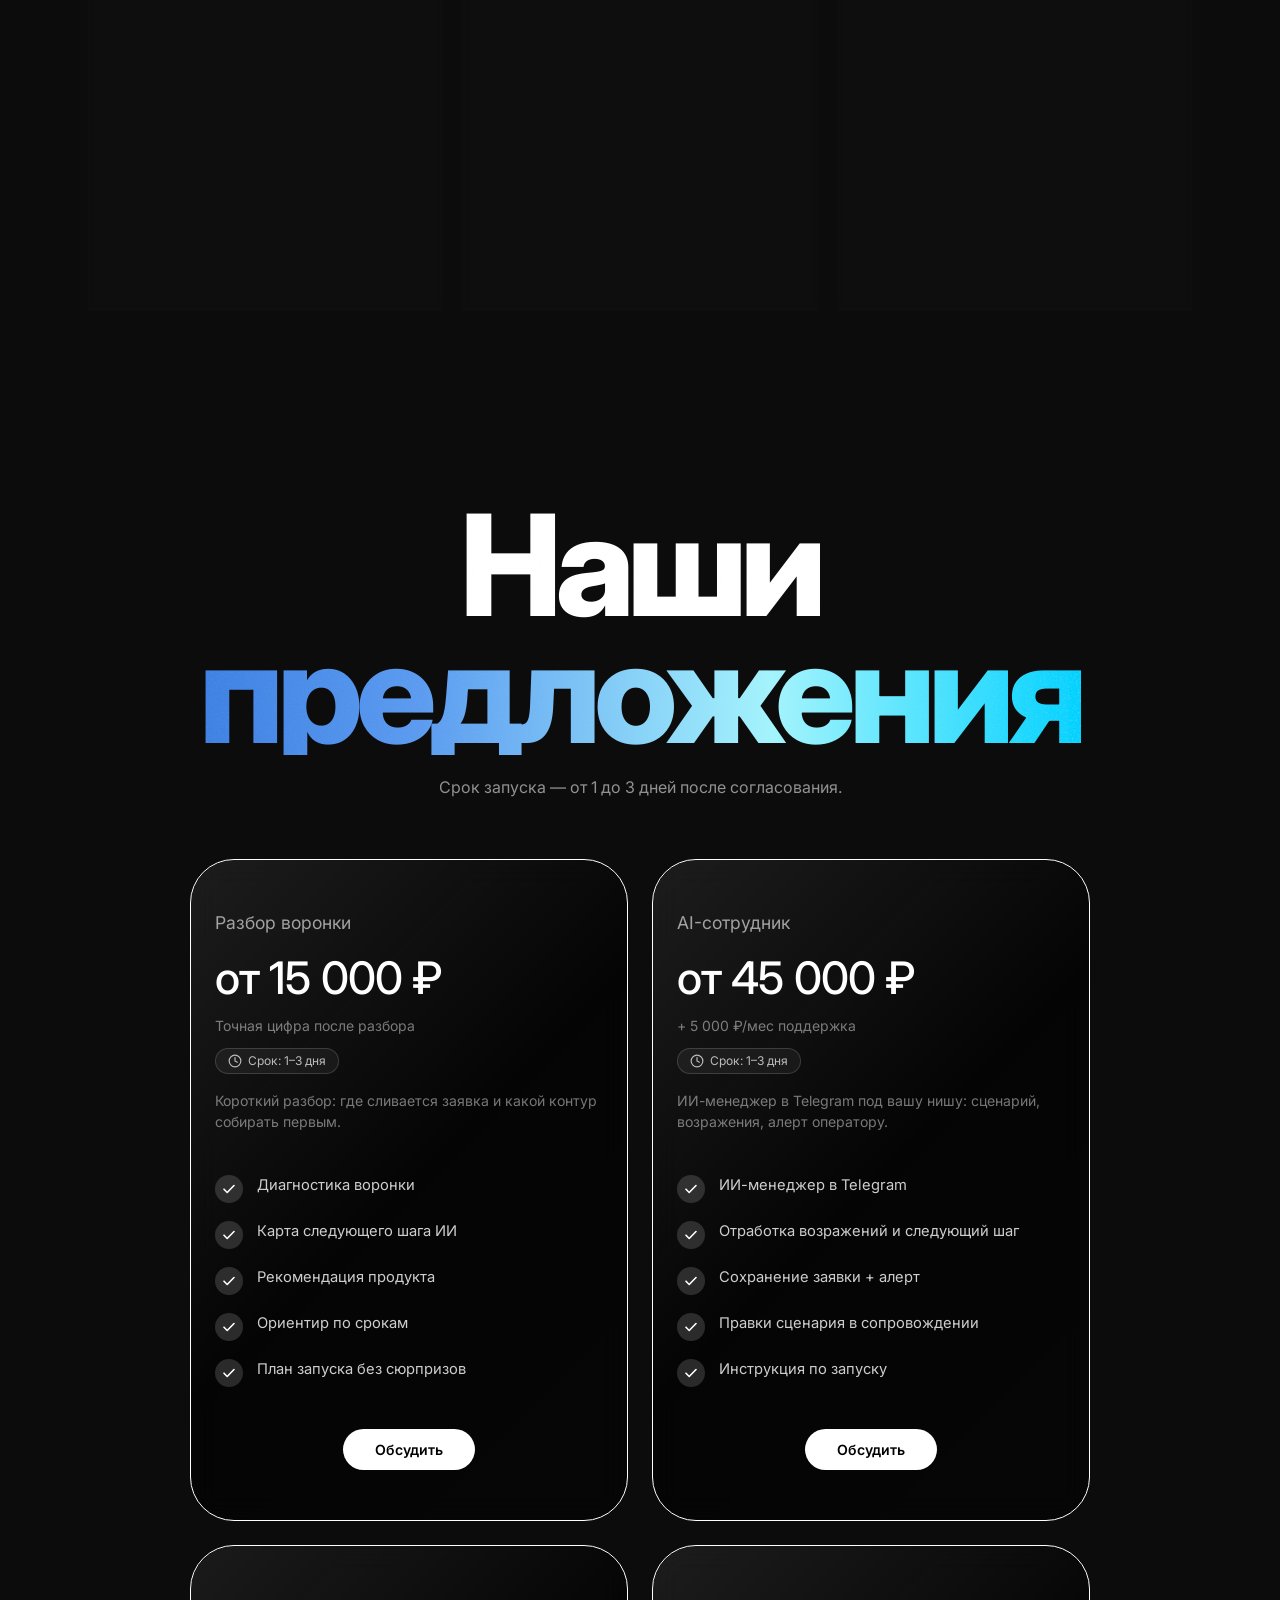
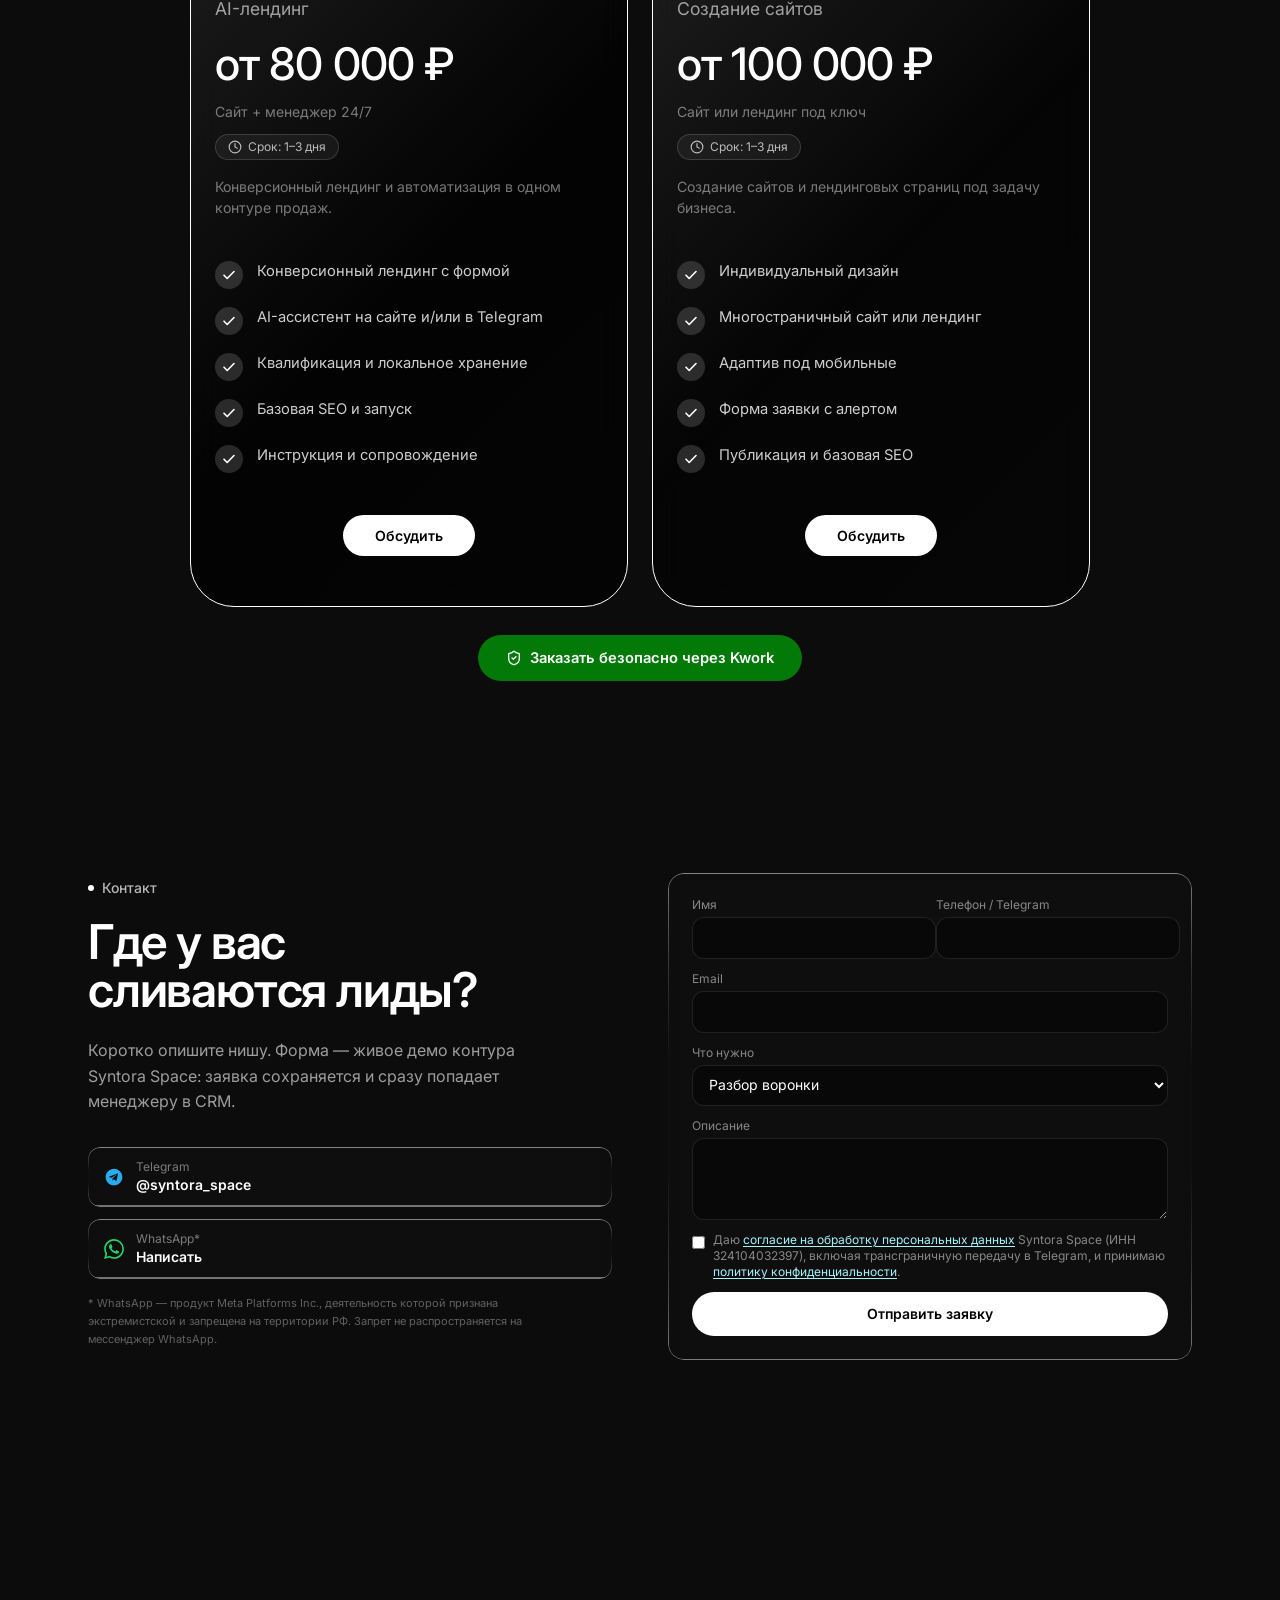
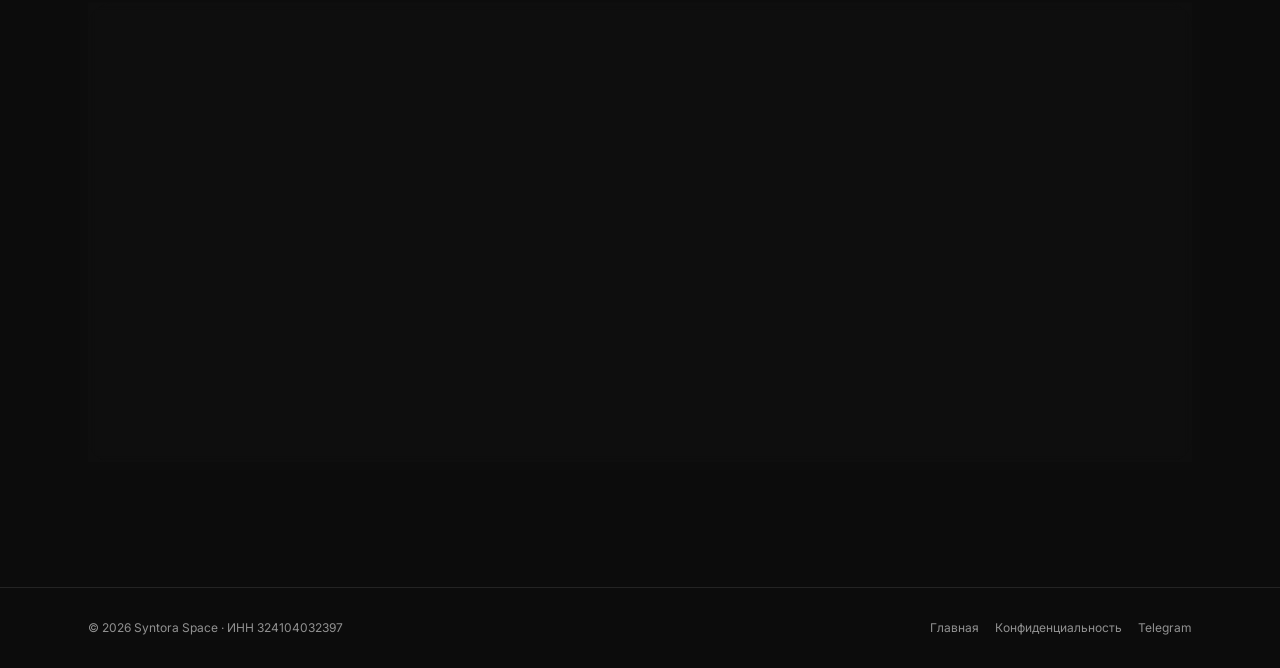
==== commit 15d974a4: "Team section with photos, Kwork profile link Co-authored-by: Cursor <cursoragent@cursor.com>" ====
--- a/index.html
+++ b/index.html
@@ -33,8 +33,8 @@
       ym(113022667, 'init', {ssr:true, webvisor:true, clickmap:true, ecommerce:"dataLayer", referrer: document.referrer, url: location.href, accurateTrackBounce:true, trackLinks:true});
     </script>
     <!-- /Yandex.Metrika counter -->
-    <script type="module" crossorigin src="/assets/index-Cs-FEJvt.js"></script>
-    <link rel="stylesheet" crossorigin href="/assets/index-DEh_h5uh.css">
+    <script type="module" crossorigin src="/assets/index-rGYreq3g.js"></script>
+    <link rel="stylesheet" crossorigin href="/assets/index-Cl1Rma96.css">
   </head>
   <body>
     <noscript><div><img src="https://mc.yandex.ru/watch/113022667" style="position:absolute; left:-9999px;" alt="" /></div></noscript>
--- a/assets/index-Cl1Rma96.css
+++ b/assets/index-Cl1Rma96.css
@@ -0,0 +1 @@
+@import "https://fonts.googleapis.com/css2?family=Inter:wght@400;500;600;700;800;900&display=swap";*,:before,:after,::backdrop{--tw-border-spacing-x:0;--tw-border-spacing-y:0;--tw-translate-x:0;--tw-translate-y:0;--tw-rotate:0;--tw-skew-x:0;--tw-skew-y:0;--tw-scale-x:1;--tw-scale-y:1;--tw-pan-x: ;--tw-pan-y: ;--tw-pinch-zoom: ;--tw-scroll-snap-strictness:proximity;--tw-gradient-from-position: ;--tw-gradient-via-position: ;--tw-gradient-to-position: ;--tw-ordinal: ;--tw-slashed-zero: ;--tw-numeric-figure: ;--tw-numeric-spacing: ;--tw-numeric-fraction: ;--tw-ring-inset: ;--tw-ring-offset-width:0px;--tw-ring-offset-color:#fff;--tw-ring-color:#3b82f680;--tw-ring-offset-shadow:0 0 #0000;--tw-ring-shadow:0 0 #0000;--tw-shadow:0 0 #0000;--tw-shadow-colored:0 0 #0000;--tw-blur: ;--tw-brightness: ;--tw-contrast: ;--tw-grayscale: ;--tw-hue-rotate: ;--tw-invert: ;--tw-saturate: ;--tw-sepia: ;--tw-drop-shadow: ;--tw-backdrop-blur: ;--tw-backdrop-brightness: ;--tw-backdrop-contrast: ;--tw-backdrop-grayscale: ;--tw-backdrop-hue-rotate: ;--tw-backdrop-invert: ;--tw-backdrop-opacity: ;--tw-backdrop-saturate: ;--tw-backdrop-sepia: ;--tw-contain-size: ;--tw-contain-layout: ;--tw-contain-paint: ;--tw-contain-style: }*,:before,:after{box-sizing:border-box;border:0 solid #e5e7eb}:before,:after{--tw-content:""}html,:host{-webkit-text-size-adjust:100%;tab-size:4;font-feature-settings:normal;font-variation-settings:normal;-webkit-tap-highlight-color:transparent;font-family:Inter,system-ui,sans-serif;line-height:1.5}body{line-height:inherit;margin:0}hr{height:0;color:inherit;border-top-width:1px}abbr:where([title]){-webkit-text-decoration:underline dotted;text-decoration:underline dotted}h1,h2,h3,h4,h5,h6{font-size:inherit;font-weight:inherit}a{color:inherit;-webkit-text-decoration:inherit;text-decoration:inherit}b,strong{font-weight:bolder}code,kbd,samp,pre{font-feature-settings:normal;font-variation-settings:normal;font-family:ui-monospace,SFMono-Regular,Menlo,Monaco,Consolas,Liberation Mono,Courier New,monospace;font-size:1em}small{font-size:80%}sub,sup{vertical-align:baseline;font-size:75%;line-height:0;position:relative}sub{bottom:-.25em}sup{top:-.5em}table{text-indent:0;border-color:inherit;border-collapse:collapse}button,input,optgroup,select,textarea{font-feature-settings:inherit;font-variation-settings:inherit;font-family:inherit;font-size:100%;font-weight:inherit;line-height:inherit;letter-spacing:inherit;color:inherit;margin:0;padding:0}button,select{text-transform:none}button,input:where([type=button]),input:where([type=reset]),input:where([type=submit]){-webkit-appearance:button;background-color:#0000;background-image:none}:-moz-focusring{outline:auto}:-moz-ui-invalid{box-shadow:none}progress{vertical-align:baseline}::-webkit-inner-spin-button{height:auto}::-webkit-outer-spin-button{height:auto}[type=search]{-webkit-appearance:textfield;outline-offset:-2px}::-webkit-search-decoration{-webkit-appearance:none}::-webkit-file-upload-button{-webkit-appearance:button;font:inherit}summary{display:list-item}blockquote,dl,dd,h1,h2,h3,h4,h5,h6,hr,figure,p,pre{margin:0}fieldset{margin:0;padding:0}legend{padding:0}ol,ul,menu{margin:0;padding:0;list-style:none}dialog{padding:0}textarea{resize:vertical}input::-moz-placeholder{opacity:1;color:#9ca3af}textarea::-moz-placeholder{opacity:1;color:#9ca3af}input::placeholder,textarea::placeholder{opacity:1;color:#9ca3af}button,[role=button]{cursor:pointer}:disabled{cursor:default}img,svg,video,canvas,audio,iframe,embed,object{vertical-align:middle;display:block}img,video{max-width:100%;height:auto}[hidden]:where(:not([hidden=until-found])){display:none}.pointer-events-none{pointer-events:none}.fixed{position:fixed}.absolute{position:absolute}.relative{position:relative}.inset-0{inset:0}.inset-x-0{left:0;right:0}.inset-y-0{top:0;bottom:0}.-left-\[9999px\]{left:-9999px}.left-1\/2{left:50%}.top-0{top:0}.top-auto{top:auto}.z-0{z-index:0}.z-10{z-index:10}.z-50{z-index:50}.z-\[5\]{z-index:5}.mx-auto{margin-left:auto;margin-right:auto}.mb-10{margin-bottom:2.5rem}.mb-5{margin-bottom:1.25rem}.mt-1{margin-top:.25rem}.mt-10{margin-top:2.5rem}.mt-2{margin-top:.5rem}.mt-3{margin-top:.75rem}.mt-4{margin-top:1rem}.mt-5{margin-top:1.25rem}.mt-6{margin-top:1.5rem}.mt-8{margin-top:2rem}.block{display:block}.flex{display:flex}.inline-flex{display:inline-flex}.grid{display:grid}.hidden{display:none}.aspect-\[16\/10\]{aspect-ratio:16/10}.aspect-\[2\.4\/1\]{aspect-ratio:2.4}.aspect-\[4\/5\]{aspect-ratio:4/5}.h-1\.5{height:.375rem}.h-11{height:2.75rem}.h-3\.5{height:.875rem}.h-4{height:1rem}.h-5{height:1.25rem}.h-8{height:2rem}.h-\[76px\]{height:76px}.h-full{height:100%}.h-px{height:1px}.min-h-screen{min-height:100vh}.w-1\.5{width:.375rem}.w-11{width:2.75rem}.w-3\.5{width:.875rem}.w-4{width:1rem}.w-5{width:1.25rem}.w-8{width:2rem}.w-full{width:100%}.w-px{width:1px}.max-w-3xl{max-width:48rem}.max-w-4xl{max-width:56rem}.max-w-6xl{max-width:72rem}.max-w-md{max-width:28rem}.flex-1{flex:1}.shrink-0{flex-shrink:0}.-translate-x-\[calc\(50\%\+36rem\)\]{--tw-translate-x:calc(calc(50% + 36rem) * -1);transform:translate(var(--tw-translate-x), var(--tw-translate-y)) rotate(var(--tw-rotate)) skewX(var(--tw-skew-x)) skewY(var(--tw-skew-y)) scaleX(var(--tw-scale-x)) scaleY(var(--tw-scale-y))}.translate-x-\[calc\(-50\%\+36rem\)\]{--tw-translate-x:calc(-50% + 36rem);transform:translate(var(--tw-translate-x), var(--tw-translate-y)) rotate(var(--tw-rotate)) skewX(var(--tw-skew-x)) skewY(var(--tw-skew-y)) scaleX(var(--tw-scale-x)) scaleY(var(--tw-scale-y))}.resize-y{resize:vertical}.scroll-mt-24{scroll-margin-top:6rem}.flex-col{flex-direction:column}.flex-wrap{flex-wrap:wrap}.items-start{align-items:flex-start}.items-center{align-items:center}.justify-center{justify-content:center}.justify-between{justify-content:space-between}.gap-1{gap:.25rem}.gap-1\.5{gap:.375rem}.gap-10{gap:2.5rem}.gap-2{gap:.5rem}.gap-3{gap:.75rem}.gap-3\.5{gap:.875rem}.gap-4{gap:1rem}.gap-5{gap:1.25rem}.gap-6{gap:1.5rem}.space-y-1>:not([hidden])~:not([hidden]){--tw-space-y-reverse:0;margin-top:calc(.25rem * calc(1 - var(--tw-space-y-reverse)));margin-bottom:calc(.25rem * var(--tw-space-y-reverse))}.space-y-3>:not([hidden])~:not([hidden]){--tw-space-y-reverse:0;margin-top:calc(.75rem * calc(1 - var(--tw-space-y-reverse)));margin-bottom:calc(.75rem * var(--tw-space-y-reverse))}.self-start{align-self:flex-start}.overflow-hidden{overflow:hidden}.rounded-2xl{border-radius:1rem}.rounded-3xl{border-radius:1.5rem}.rounded-full{border-radius:9999px}.rounded-xl{border-radius:.75rem}.border{border-width:1px}.border-b{border-bottom-width:1px}.border-t{border-top-width:1px}.border-white\/10{border-color:#ffffff1a}.border-white\/15{border-color:#ffffff26}.bg-\[\#0c0c0c\]{--tw-bg-opacity:1;background-color:rgb(12 12 12/var(--tw-bg-opacity,1))}.bg-\[\#0c0c0c\]\/55{background-color:#0c0c0c8c}.bg-\[\#0c0c0c\]\/85{background-color:#0c0c0cd9}.bg-black\/40{background-color:#0006}.bg-black\/90{background-color:#000000e6}.bg-white{--tw-bg-opacity:1;background-color:rgb(255 255 255/var(--tw-bg-opacity,1))}.bg-white\/10{background-color:#ffffff1a}.bg-white\/5{background-color:#ffffff0d}.bg-gradient-to-b{background-image:linear-gradient(to bottom, var(--tw-gradient-stops))}.from-\[\#0c0c0c\]\/70{--tw-gradient-from:#0c0c0cb3 var(--tw-gradient-from-position);--tw-gradient-to:#0c0c0c00 var(--tw-gradient-to-position);--tw-gradient-stops:var(--tw-gradient-from), var(--tw-gradient-to)}.to-transparent{--tw-gradient-to:transparent var(--tw-gradient-to-position)}.object-contain{-o-object-fit:contain;object-fit:contain}.object-cover{-o-object-fit:cover;object-fit:cover}.object-top{-o-object-position:top;object-position:top}.p-4{padding:1rem}.p-5{padding:1.25rem}.px-2{padding-left:.5rem;padding-right:.5rem}.px-3{padding-left:.75rem;padding-right:.75rem}.px-4{padding-left:1rem;padding-right:1rem}.px-5{padding-left:1.25rem;padding-right:1.25rem}.px-6{padding-left:1.5rem;padding-right:1.5rem}.px-8{padding-left:2rem;padding-right:2rem}.py-0\.5{padding-top:.125rem;padding-bottom:.125rem}.py-1{padding-top:.25rem;padding-bottom:.25rem}.py-16{padding-top:4rem;padding-bottom:4rem}.py-2\.5{padding-top:.625rem;padding-bottom:.625rem}.py-20{padding-top:5rem;padding-bottom:5rem}.py-3{padding-top:.75rem;padding-bottom:.75rem}.py-4{padding-top:1rem;padding-bottom:1rem}.py-8{padding-top:2rem;padding-bottom:2rem}.pb-20{padding-bottom:5rem}.pt-16{padding-top:4rem}.pt-3{padding-top:.75rem}.text-center{text-align:center}.text-3xl{font-size:1.875rem;line-height:2.25rem}.text-4xl{font-size:2.25rem;line-height:2.5rem}.text-5xl{font-size:3rem;line-height:1}.text-\[11px\]{font-size:11px}.text-base{font-size:1rem;line-height:1.5rem}.text-lg{font-size:1.125rem;line-height:1.75rem}.text-sm{font-size:.875rem;line-height:1.25rem}.text-xs{font-size:.75rem;line-height:1rem}.font-medium{font-weight:500}.font-semibold{font-weight:600}.uppercase{text-transform:uppercase}.leading-\[0\.92\]{line-height:.92}.leading-\[1\.02\]{line-height:1.02}.leading-\[1\.05\]{line-height:1.05}.leading-\[1\.55\]{line-height:1.55}.leading-\[1\.5\]{line-height:1.5}.leading-\[1\.65\]{line-height:1.65}.leading-\[1\.6\]{line-height:1.6}.leading-relaxed{line-height:1.625}.tracking-\[0\.18em\]{letter-spacing:.18em}.tracking-tight{letter-spacing:-.025em}.tracking-wider{letter-spacing:.05em}.tracking-widest{letter-spacing:.1em}.text-\[\#25D366\]{--tw-text-opacity:1;color:rgb(37 211 102/var(--tw-text-opacity,1))}.text-\[\#2AABEE\]{--tw-text-opacity:1;color:rgb(42 171 238/var(--tw-text-opacity,1))}.text-\[\#A4F4FD\]{--tw-text-opacity:1;color:rgb(164 244 253/var(--tw-text-opacity,1))}.text-black{--tw-text-opacity:1;color:rgb(0 0 0/var(--tw-text-opacity,1))}.text-emerald-300{--tw-text-opacity:1;color:rgb(110 231 183/var(--tw-text-opacity,1))}.text-rose-300{--tw-text-opacity:1;color:rgb(253 164 175/var(--tw-text-opacity,1))}.text-white{--tw-text-opacity:1;color:rgb(255 255 255/var(--tw-text-opacity,1))}.text-white\/35{color:#ffffff59}.text-white\/40{color:#fff6}.text-white\/45{color:#ffffff73}.text-white\/50{color:#ffffff80}.text-white\/55{color:#ffffff8c}.text-white\/60{color:#fff9}.text-white\/65{color:#ffffffa6}.text-white\/70{color:#ffffffb3}.text-white\/80{color:#fffc}.underline{text-decoration-line:underline}.underline-offset-2{text-underline-offset:2px}.accent-\[\#A4F4FD\]{accent-color:#a4f4fd}.opacity-30{opacity:.3}.opacity-90{opacity:.9}.outline-none{outline-offset:2px;outline:2px solid #0000}.filter{filter:var(--tw-blur) var(--tw-brightness) var(--tw-contrast) var(--tw-grayscale) var(--tw-hue-rotate) var(--tw-invert) var(--tw-saturate) var(--tw-sepia) var(--tw-drop-shadow)}.backdrop-blur-xl{--tw-backdrop-blur:blur(24px);-webkit-backdrop-filter:var(--tw-backdrop-blur) var(--tw-backdrop-brightness) var(--tw-backdrop-contrast) var(--tw-backdrop-grayscale) var(--tw-backdrop-hue-rotate) var(--tw-backdrop-invert) var(--tw-backdrop-opacity) var(--tw-backdrop-saturate) var(--tw-backdrop-sepia);backdrop-filter:var(--tw-backdrop-blur) var(--tw-backdrop-brightness) var(--tw-backdrop-contrast) var(--tw-backdrop-grayscale) var(--tw-backdrop-hue-rotate) var(--tw-backdrop-invert) var(--tw-backdrop-opacity) var(--tw-backdrop-saturate) var(--tw-backdrop-sepia)}.backdrop-filter{-webkit-backdrop-filter:var(--tw-backdrop-blur) var(--tw-backdrop-brightness) var(--tw-backdrop-contrast) var(--tw-backdrop-grayscale) var(--tw-backdrop-hue-rotate) var(--tw-backdrop-invert) var(--tw-backdrop-opacity) var(--tw-backdrop-saturate) var(--tw-backdrop-sepia);backdrop-filter:var(--tw-backdrop-blur) var(--tw-backdrop-brightness) var(--tw-backdrop-contrast) var(--tw-backdrop-grayscale) var(--tw-backdrop-hue-rotate) var(--tw-backdrop-invert) var(--tw-backdrop-opacity) var(--tw-backdrop-saturate) var(--tw-backdrop-sepia)}.transition{transition-property:color,background-color,border-color,text-decoration-color,fill,stroke,opacity,box-shadow,transform,filter,-webkit-backdrop-filter,backdrop-filter;transition-duration:.15s;transition-timing-function:cubic-bezier(.4,0,.2,1)}.transition-all{transition-property:all;transition-duration:.15s;transition-timing-function:cubic-bezier(.4,0,.2,1)}.transition-colors{transition-property:color,background-color,border-color,text-decoration-color,fill,stroke;transition-duration:.15s;transition-timing-function:cubic-bezier(.4,0,.2,1)}.transition-opacity{transition-property:opacity;transition-duration:.15s;transition-timing-function:cubic-bezier(.4,0,.2,1)}.transition-transform{transition-property:transform;transition-duration:.15s;transition-timing-function:cubic-bezier(.4,0,.2,1)}.duration-500{transition-duration:.5s}html{scroll-behavior:smooth}html,body{-webkit-font-smoothing:antialiased;color:#fff;background-color:#0c0c0c;font-family:Inter,system-ui,sans-serif}body{overflow-x:hidden}::selection{background-color:#3d81e34d}.bg-hero-fallback{background:radial-gradient(60% 50% at 20% 0,#00d2ff2e,#0000 70%),radial-gradient(55% 45% at 85% 15%,#0b25518c,#0000 70%),#0c0c0c}@keyframes shiny{0%{background-position:-200%}to{background-position:200%}}.animate-shiny{animation:6s linear infinite shiny}.liquid-glass{background-blend-mode:luminosity;-webkit-backdrop-filter:blur(4px);backdrop-filter:blur(4px);background:#ffffff03;border:none;position:relative;overflow:hidden;box-shadow:inset 0 1px 1px #ffffff1a}@supports not ((-webkit-backdrop-filter:blur(4px)) or (backdrop-filter:blur(4px))){.liquid-glass{background:#ffffff0d;border:1px solid #ffffff1f}}.liquid-glass:before{content:"";border-radius:inherit;-webkit-mask-composite:xor;pointer-events:none;background:linear-gradient(#ffffff73 0%,#ffffff26 20%,#fff0 40% 60%,#ffffff26 80%,#ffffff73 100%);padding:1.4px;position:absolute;inset:0;-webkit-mask-image:linear-gradient(#fff 0 0),linear-gradient(#fff 0 0);mask-image:linear-gradient(#fff 0 0),linear-gradient(#fff 0 0);-webkit-mask-position:0 0,0 0;mask-position:0 0,0 0;-webkit-mask-size:auto,auto;mask-size:auto,auto;-webkit-mask-repeat:repeat,repeat;mask-repeat:repeat,repeat;-webkit-mask-clip:content-box,border-box;mask-clip:content-box,border-box;-webkit-mask-origin:content-box,border-box;mask-origin:content-box,border-box;-webkit-mask-composite:xor;mask-composite:exclude;-webkit-mask-source-type:auto,auto;mask-mode:match-source,match-source}@supports not ((-webkit-mask-composite:xor) or (mask-composite:exclude) or (-webkit-mask-composite:xor)){.liquid-glass:before{display:none}}.shiny-text{color:#a4f4fd;background-image:linear-gradient(90deg,#3d81e3 0%,#5b9bf0 12.5%,#a4f4fd 32.5%,#00d2ff 50%,#5b9bf0 67.5%,#3d81e3 87.5% 100%);background-size:200%}@supports ((-webkit-background-clip:text) or (background-clip:text)){.shiny-text{color:#0000;-webkit-text-fill-color:transparent;filter:url(#c3-noise);-webkit-background-clip:text;background-clip:text}}@supports ((-moz-appearance:none)){.shiny-text,.c3-watermark-main{filter:none}}.c3-pricing-section{flex-direction:column;align-items:center;padding:40px 20px 80px;display:flex;position:relative;overflow-x:hidden}.c3-watermark-container{text-align:center;z-index:2;width:100%;max-width:1100px;margin-top:40px;position:relative}.c3-watermark-main{letter-spacing:-.05em;filter:url(#c3-noise-pricing);flex-direction:column;align-items:center;font-size:min(9rem,11vw);font-weight:800;line-height:.9;display:flex}.c3-watermark-line-1{color:#fff}.c3-watermark-line-2{background:linear-gradient(90deg,#3d81e3 0%,#5b9bf0 25%,#a4f4fd 65%,#00d2ff 100%);color:#0000;-webkit-text-fill-color:transparent;-webkit-background-clip:text;background-clip:text}@supports not ((-webkit-background-clip:text) or (background-clip:text)){.c3-watermark-line-2{color:#00d2ff;-webkit-text-fill-color:#00d2ff;background:0 0}}.c3-grid{z-index:3;grid-template-columns:repeat(2,minmax(0,1fr));gap:24px;width:100%;max-width:900px;margin-top:60px;display:grid;position:relative}.c3-card{-webkit-backdrop-filter:blur(14px)brightness(.91);backdrop-filter:blur(14px)brightness(.91);background:linear-gradient(135deg,#000000b3,#0006);border:1px solid #fff;border-radius:44px;flex-direction:column;min-height:580px;padding:50px 24px;transition:all .6s cubic-bezier(.22,1,.36,1);display:flex;position:relative;overflow:hidden}.c3-card:before{content:"";border-radius:inherit;pointer-events:none;background:linear-gradient(135deg,#ffffff1a 0%,#fff0 50%);position:absolute;inset:0}.c3-card:hover{background:#0f0f0f99;border-color:#22d3eeb3;transform:translateY(-12px)scale(1.01)}.c3-card-pro{background:linear-gradient(135deg,#000000d9,#0000008c)}.c3-tier-small{color:#fff9;font-size:1.1rem;font-weight:400}.c3-tier-large{letter-spacing:-.02em;color:#fff;margin-top:8px;font-size:2.8rem;font-weight:500}.c3-desc{color:#ffffff73;min-height:3.2em;margin-top:16px;margin-bottom:40px;font-size:.88rem;line-height:1.5}.c3-list{margin:0 0 24px;padding:0;list-style:none}.c3-list li{color:#fffc;align-items:flex-start;gap:14px;margin-bottom:18px;font-size:.92rem;line-height:1.4;display:flex}.c3-check{background:#ffffff26;border-radius:50%;flex-shrink:0;justify-content:center;align-items:center;width:28px;height:28px;display:inline-flex}.c3-btn{color:#000;cursor:pointer;background:#fff;border:none;border-radius:100px;align-self:center;margin-top:auto;padding:10px 32px;font-size:.88rem;font-weight:600;transition:all .3s cubic-bezier(.22,1,.36,1)}.c3-btn:hover{background:#f5f5f5;transform:scale(1.02);box-shadow:0 8px 24px #ffffff26}.c3-kwork{z-index:3;color:#fff;background:#037a07;border-radius:100px;justify-content:center;align-items:center;gap:8px;margin-top:28px;padding:12px 28px;font-size:.92rem;font-weight:600;text-decoration:none;transition:all .3s cubic-bezier(.22,1,.36,1);display:inline-flex;position:relative}.c3-kwork:hover{background:#026205;transform:scale(1.02);box-shadow:0 8px 24px #04b70a47}@media (prefers-reduced-motion:reduce){html{scroll-behavior:auto}.animate-shiny{animation:none}.c3-card,.c3-btn,.c3-kwork{transition:none}}@media (width<=1024px){.c3-watermark-main{filter:none;font-size:3.5rem}.c3-watermark-line-2{-webkit-text-fill-color:#00d2ff;color:#00d2ff;background:0 0}.c3-grid{scroll-snap-type:x mandatory;scrollbar-width:none;gap:16px;width:100vw;padding:0 20px;display:flex;overflow-x:auto;transform:none}.c3-grid::-webkit-scrollbar{display:none}.c3-card{scroll-snap-align:center;flex:0 0 320px}}.last\:border-0:last-child{border-width:0}.empty\:hidden:empty{display:none}.hover\:translate-y-\[-4px\]:hover{--tw-translate-y:-4px;transform:translate(var(--tw-translate-x), var(--tw-translate-y)) rotate(var(--tw-rotate)) skewX(var(--tw-skew-x)) skewY(var(--tw-skew-y)) scaleX(var(--tw-scale-x)) scaleY(var(--tw-scale-y))}.hover\:bg-white\/5:hover{background-color:#ffffff0d}.hover\:bg-white\/90:hover{background-color:#ffffffe6}.hover\:bg-white\/\[0\.03\]:hover{background-color:#ffffff08}.hover\:text-white:hover{--tw-text-opacity:1;color:rgb(255 255 255/var(--tw-text-opacity,1))}.hover\:text-white\/70:hover{color:#ffffffb3}.focus\:border-white\/40:focus{border-color:#fff6}.focus-visible\:ring-2:focus-visible{--tw-ring-offset-shadow:var(--tw-ring-inset) 0 0 0 var(--tw-ring-offset-width) var(--tw-ring-offset-color);--tw-ring-shadow:var(--tw-ring-inset) 0 0 0 calc(2px + var(--tw-ring-offset-width)) var(--tw-ring-color);box-shadow:var(--tw-ring-offset-shadow), var(--tw-ring-shadow), var(--tw-shadow,0 0 #0000)}.focus-visible\:ring-\[\#A4F4FD\]\/40:focus-visible{--tw-ring-color:#a4f4fd66}.active\:scale-\[0\.98\]:active{--tw-scale-x:.98;--tw-scale-y:.98;transform:translate(var(--tw-translate-x), var(--tw-translate-y)) rotate(var(--tw-rotate)) skewX(var(--tw-skew-x)) skewY(var(--tw-skew-y)) scaleX(var(--tw-scale-x)) scaleY(var(--tw-scale-y))}.disabled\:opacity-60:disabled{opacity:.6}.group:hover .group-hover\:translate-x-px{--tw-translate-x:1px;transform:translate(var(--tw-translate-x), var(--tw-translate-y)) rotate(var(--tw-rotate)) skewX(var(--tw-skew-x)) skewY(var(--tw-skew-y)) scaleX(var(--tw-scale-x)) scaleY(var(--tw-scale-y))}.group:hover .group-hover\:scale-\[1\.04\]{--tw-scale-x:1.04;--tw-scale-y:1.04;transform:translate(var(--tw-translate-x), var(--tw-translate-y)) rotate(var(--tw-rotate)) skewX(var(--tw-skew-x)) skewY(var(--tw-skew-y)) scaleX(var(--tw-scale-x)) scaleY(var(--tw-scale-y))}.group:hover .group-hover\:text-white{--tw-text-opacity:1;color:rgb(255 255 255/var(--tw-text-opacity,1))}.group:hover .group-hover\:opacity-100{opacity:1}@supports ((-webkit-backdrop-filter:var(--tw)) or (backdrop-filter:var(--tw))){.supports-\[backdrop-filter\]\:bg-\[\#0c0c0c\]\/70{background-color:#0c0c0cb3}.supports-\[backdrop-filter\]\:bg-black\/70{background-color:#000000b3}}@media (width>=640px){.sm\:grid-cols-2{grid-template-columns:repeat(2,minmax(0,1fr))}.sm\:flex-row{flex-direction:row}.sm\:items-center{align-items:center}.sm\:justify-between{justify-content:space-between}.sm\:text-6xl{font-size:3.75rem;line-height:1}.sm\:text-lg{font-size:1.125rem;line-height:1.75rem}}@media (width>=768px){.md\:block{display:block}.md\:grid-cols-2{grid-template-columns:repeat(2,minmax(0,1fr))}.md\:grid-cols-3{grid-template-columns:repeat(3,minmax(0,1fr))}.md\:gap-14{gap:3.5rem}.md\:p-6{padding:1.5rem}.md\:py-20{padding-top:5rem;padding-bottom:5rem}.md\:py-24{padding-top:6rem;padding-bottom:6rem}.md\:py-28{padding-top:7rem;padding-bottom:7rem}.md\:py-32{padding-top:8rem;padding-bottom:8rem}.md\:pt-28{padding-top:7rem}.md\:text-5xl{font-size:3rem;line-height:1}.md\:text-6xl{font-size:3.75rem;line-height:1}.md\:text-8xl{font-size:6rem;line-height:1}.md\:text-base{font-size:1rem;line-height:1.5rem}.md\:text-lg{font-size:1.125rem;line-height:1.75rem}}@media (width>=1024px){.lg\:block{display:block}.lg\:flex{display:flex}.lg\:hidden{display:none}.lg\:text-6xl{font-size:3.75rem;line-height:1}}
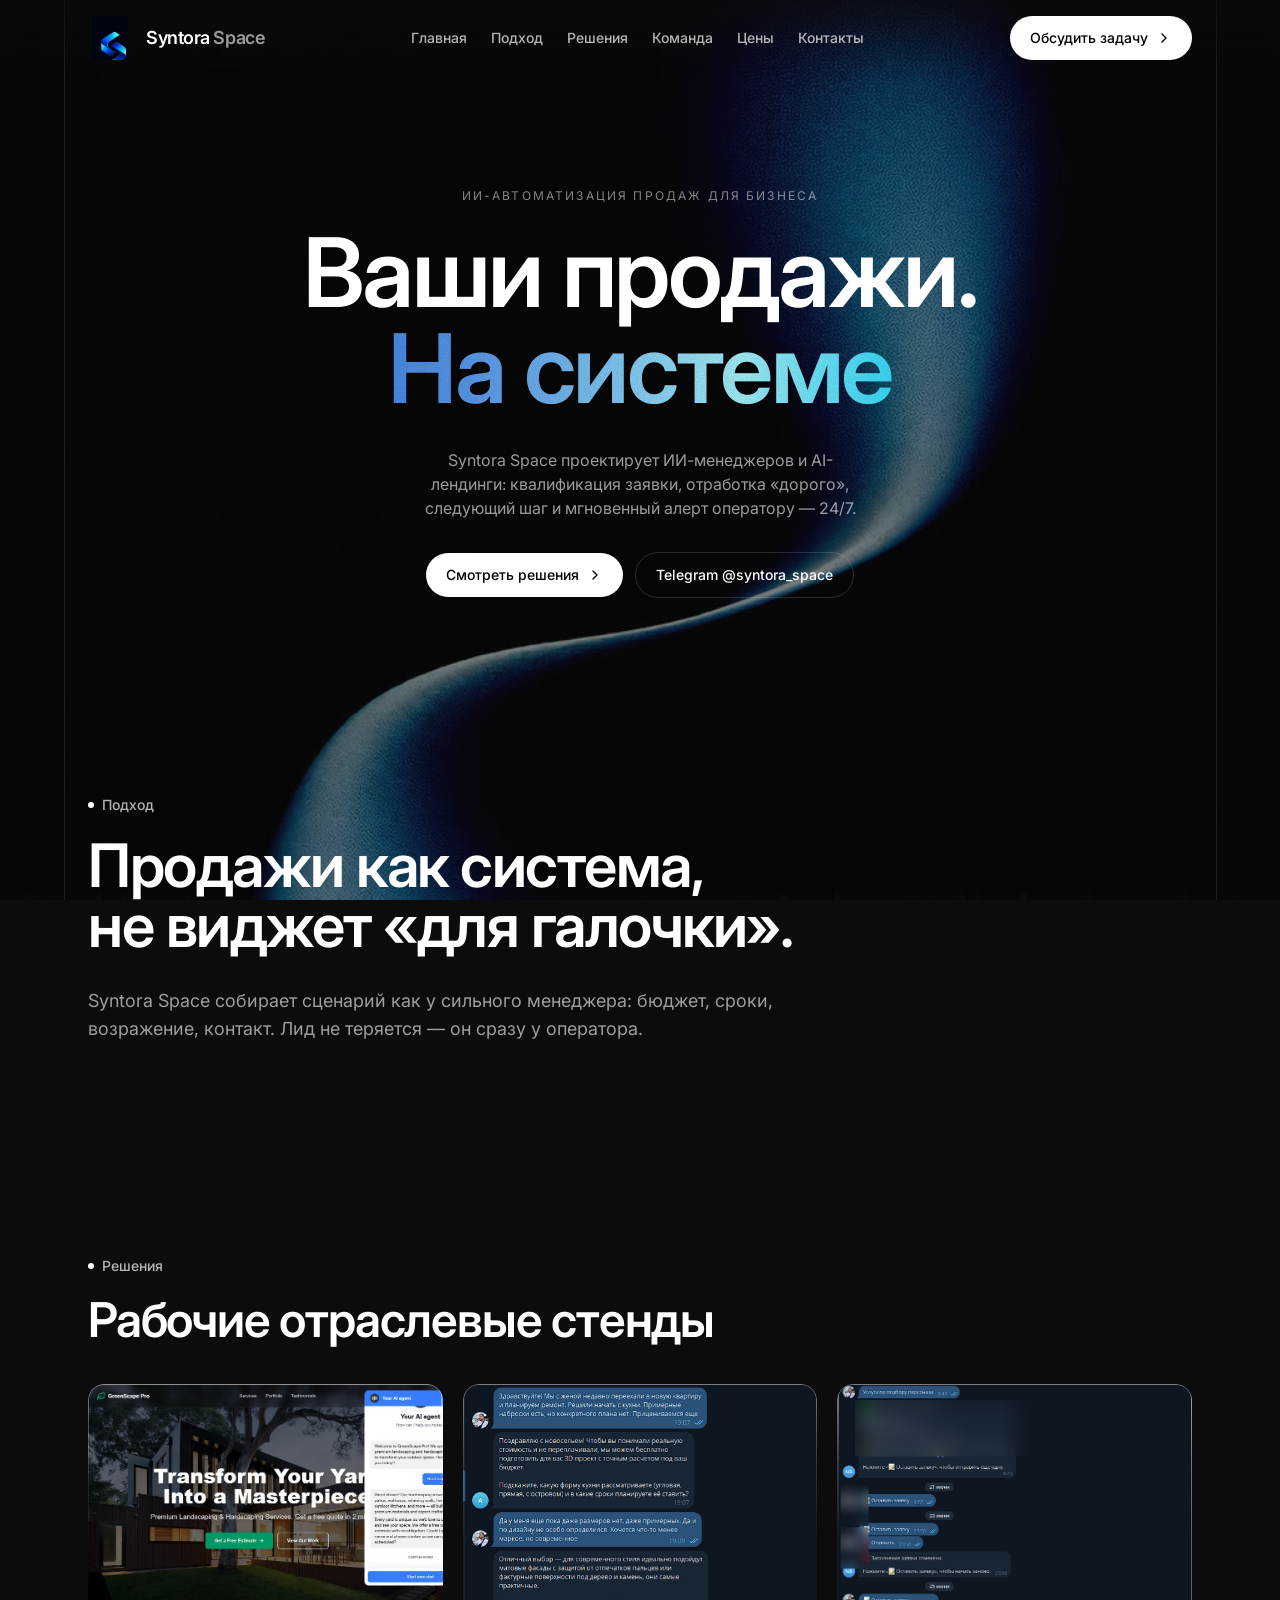
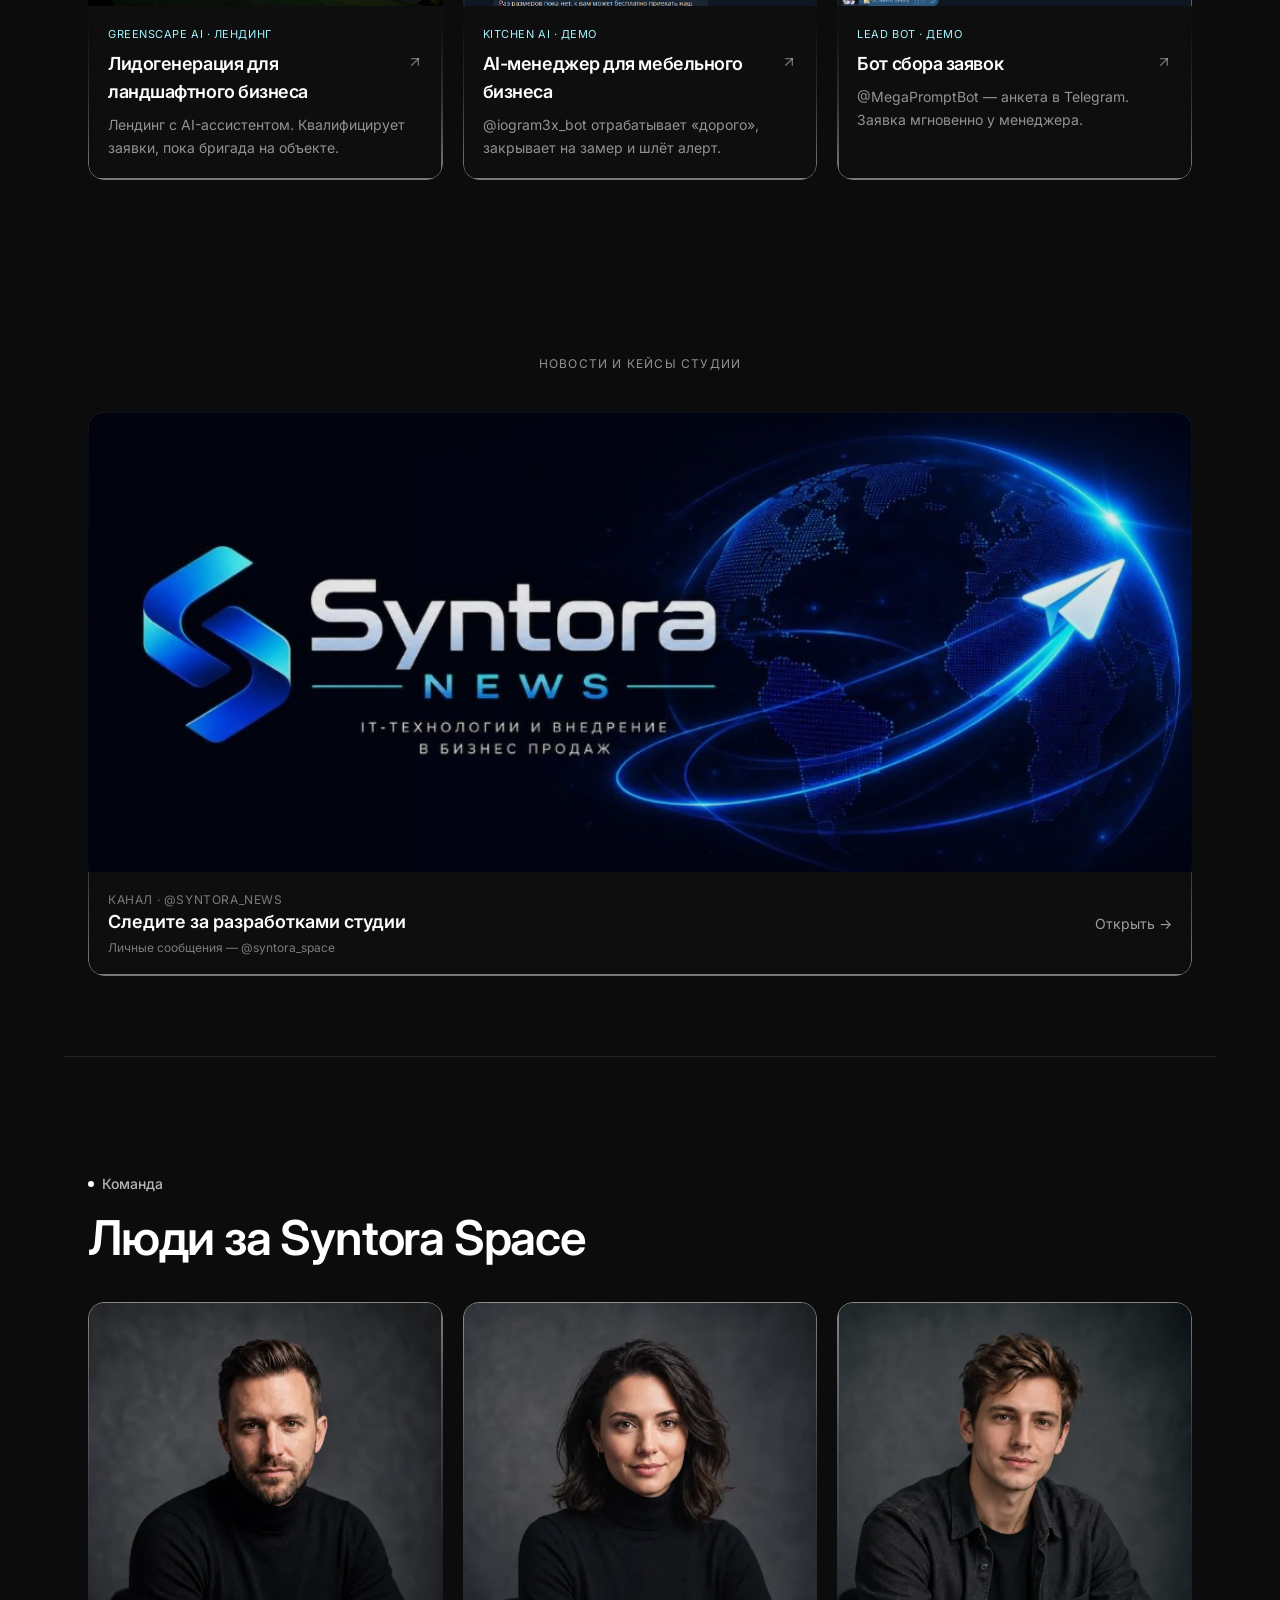
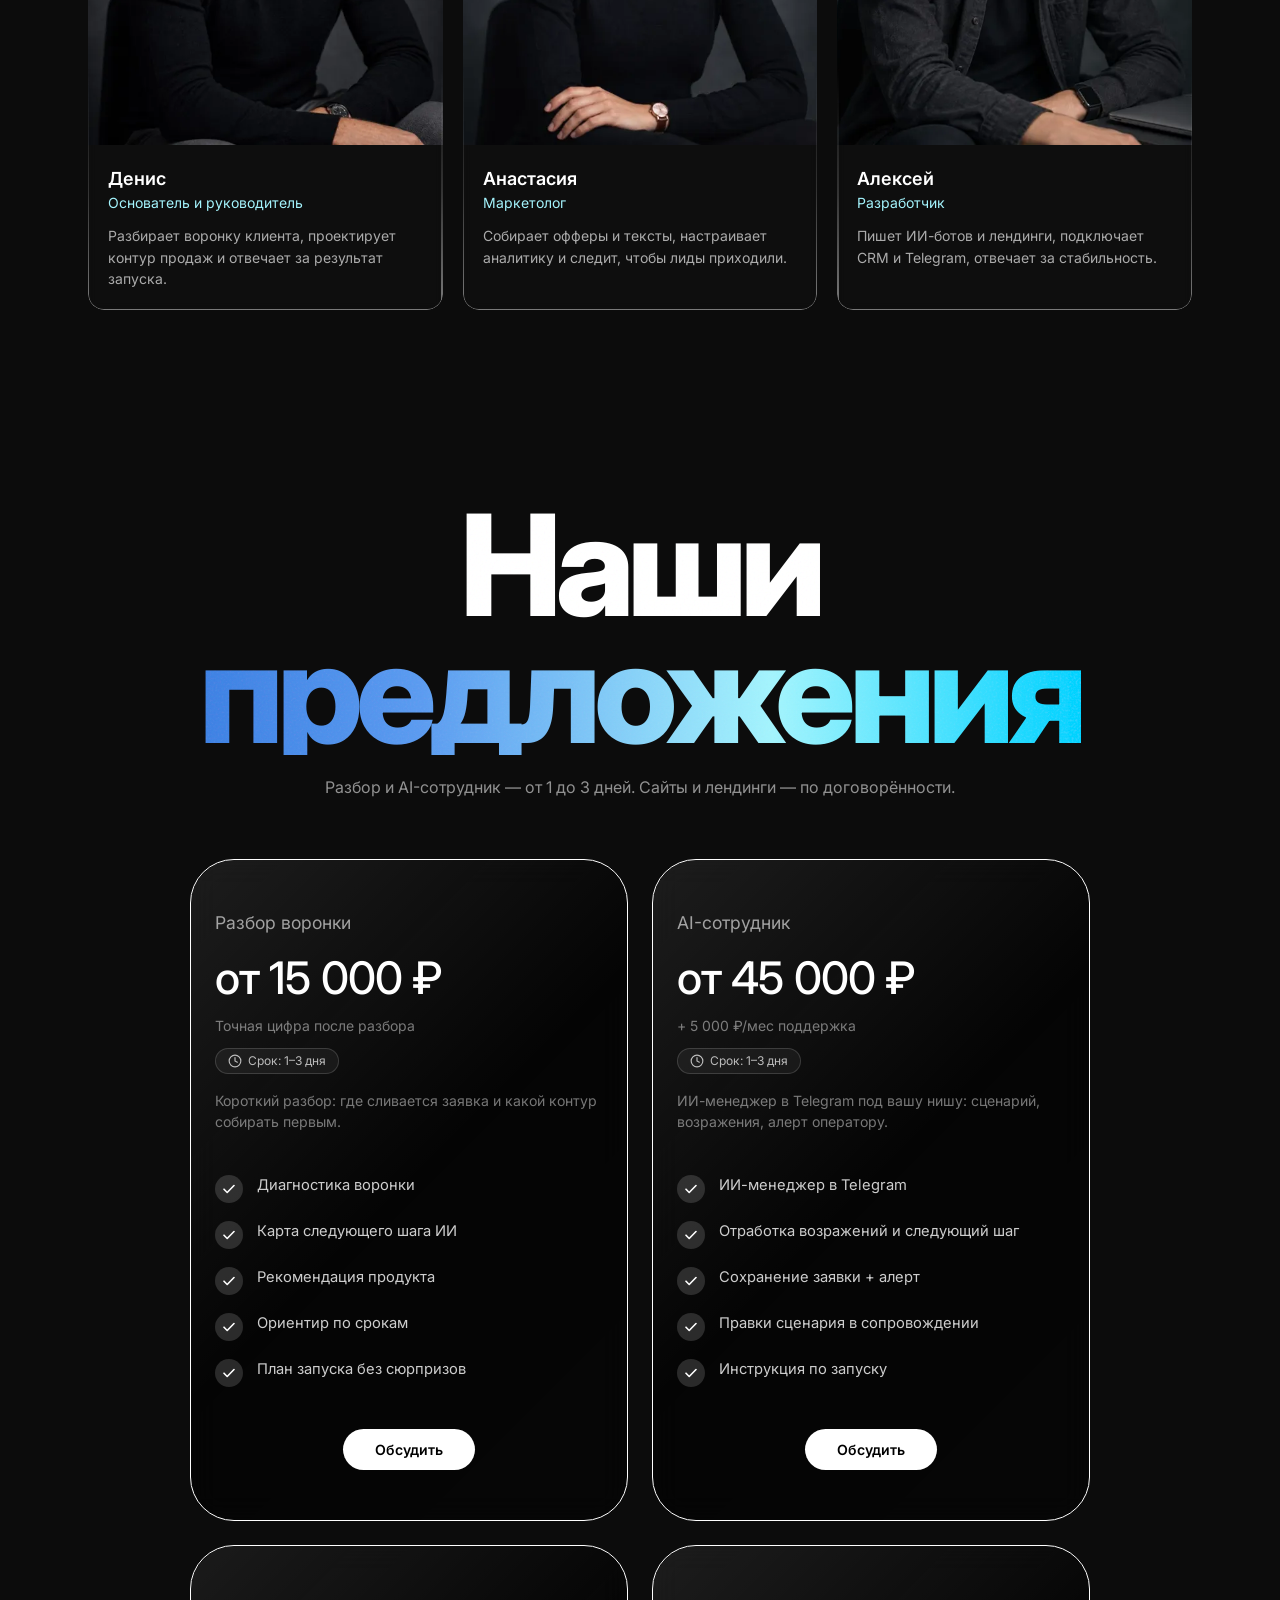
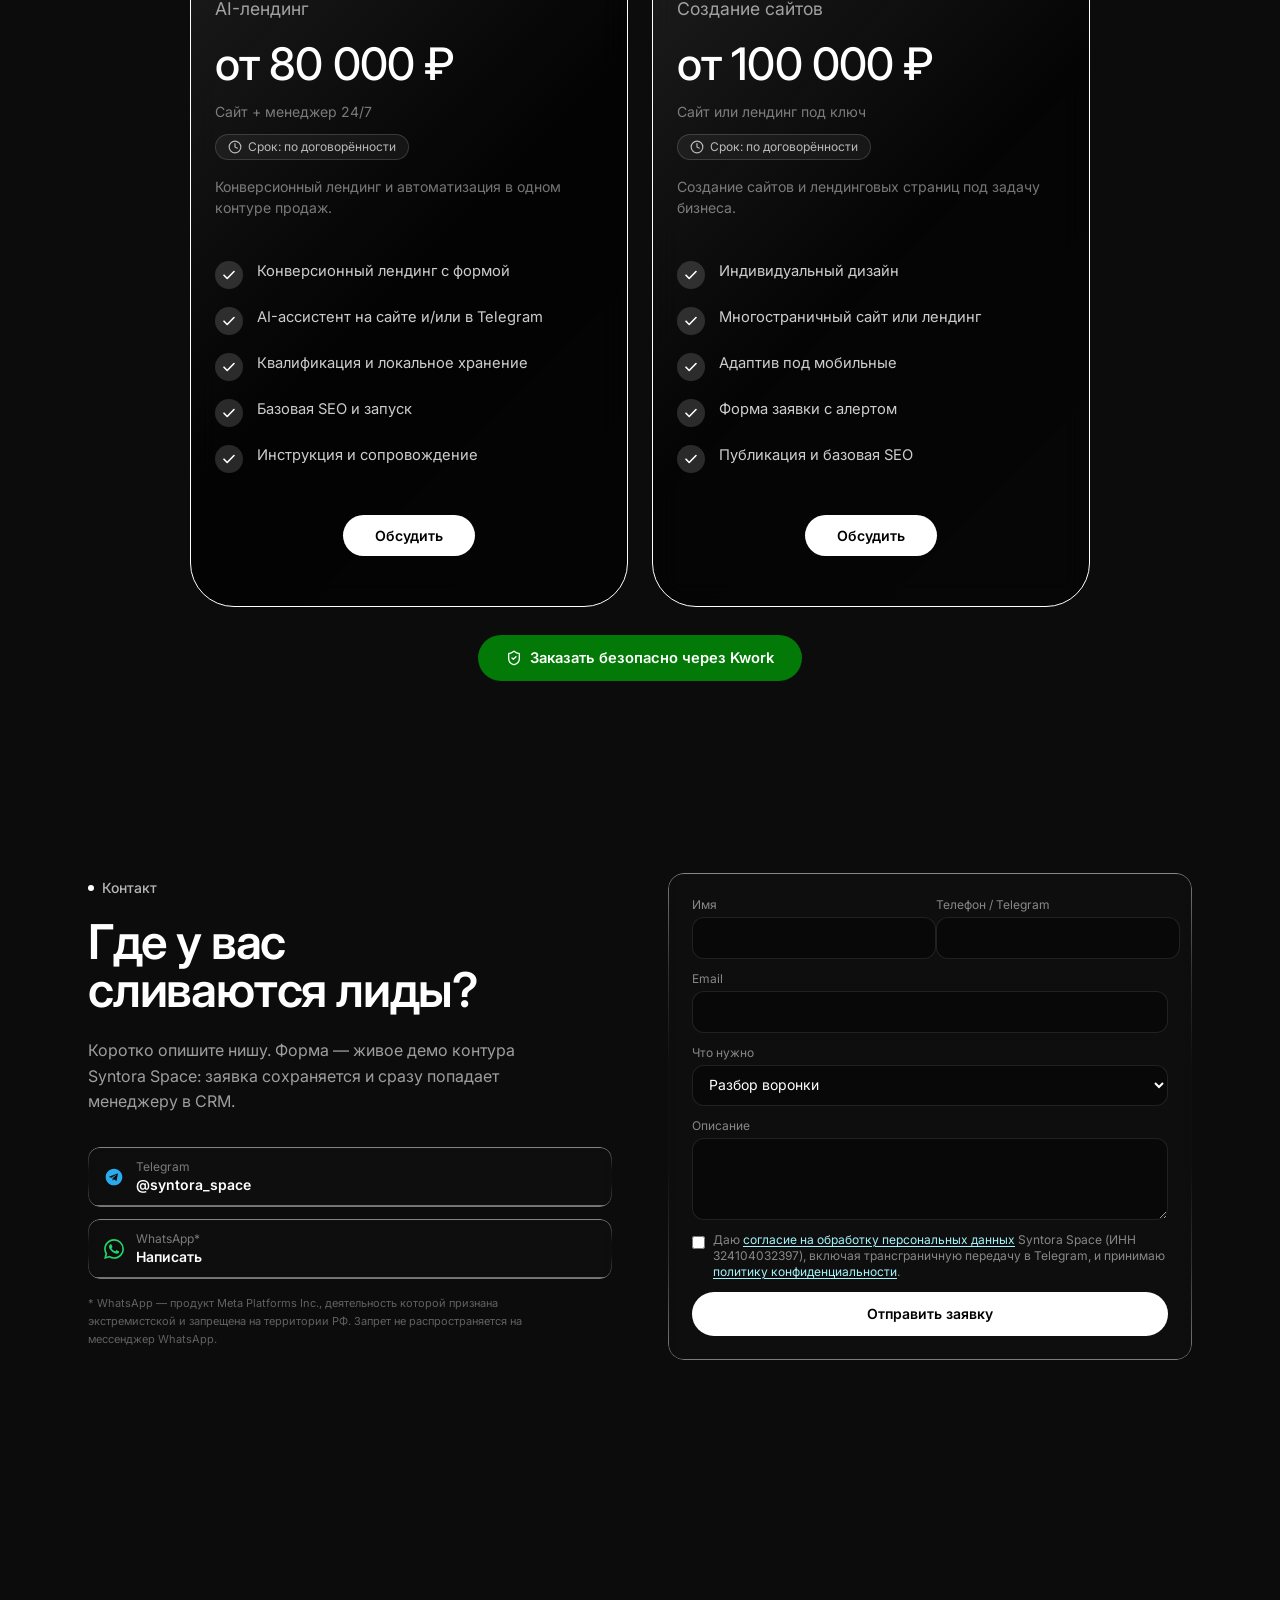
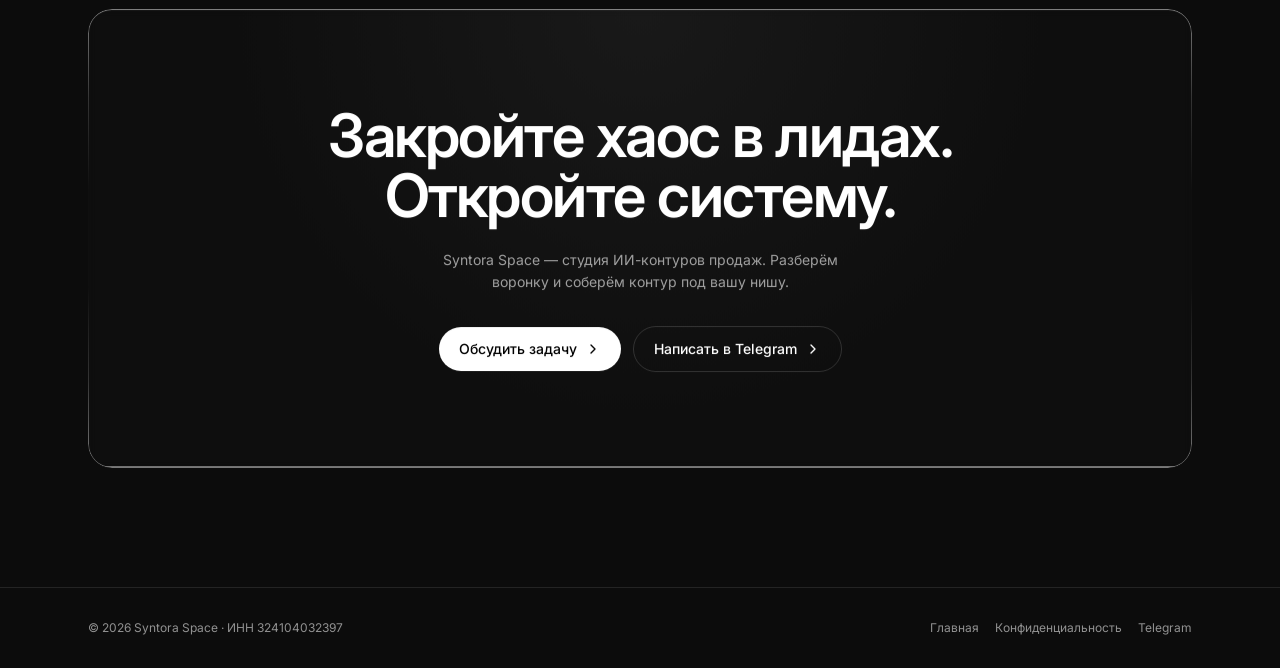
==== commit d816dfd9: "Pricing: sites and AI landing terms by agreement Co-authored-by: Cursor <cursoragent@cursor.com>" ====
--- a/index.html
+++ b/index.html
@@ -33,7 +33,7 @@
       ym(113022667, 'init', {ssr:true, webvisor:true, clickmap:true, ecommerce:"dataLayer", referrer: document.referrer, url: location.href, accurateTrackBounce:true, trackLinks:true});
     </script>
     <!-- /Yandex.Metrika counter -->
-    <script type="module" crossorigin src="/assets/index-rGYreq3g.js"></script>
+    <script type="module" crossorigin src="/assets/index-DvHEt0ao.js"></script>
     <link rel="stylesheet" crossorigin href="/assets/index-Cl1Rma96.css">
   </head>
   <body>
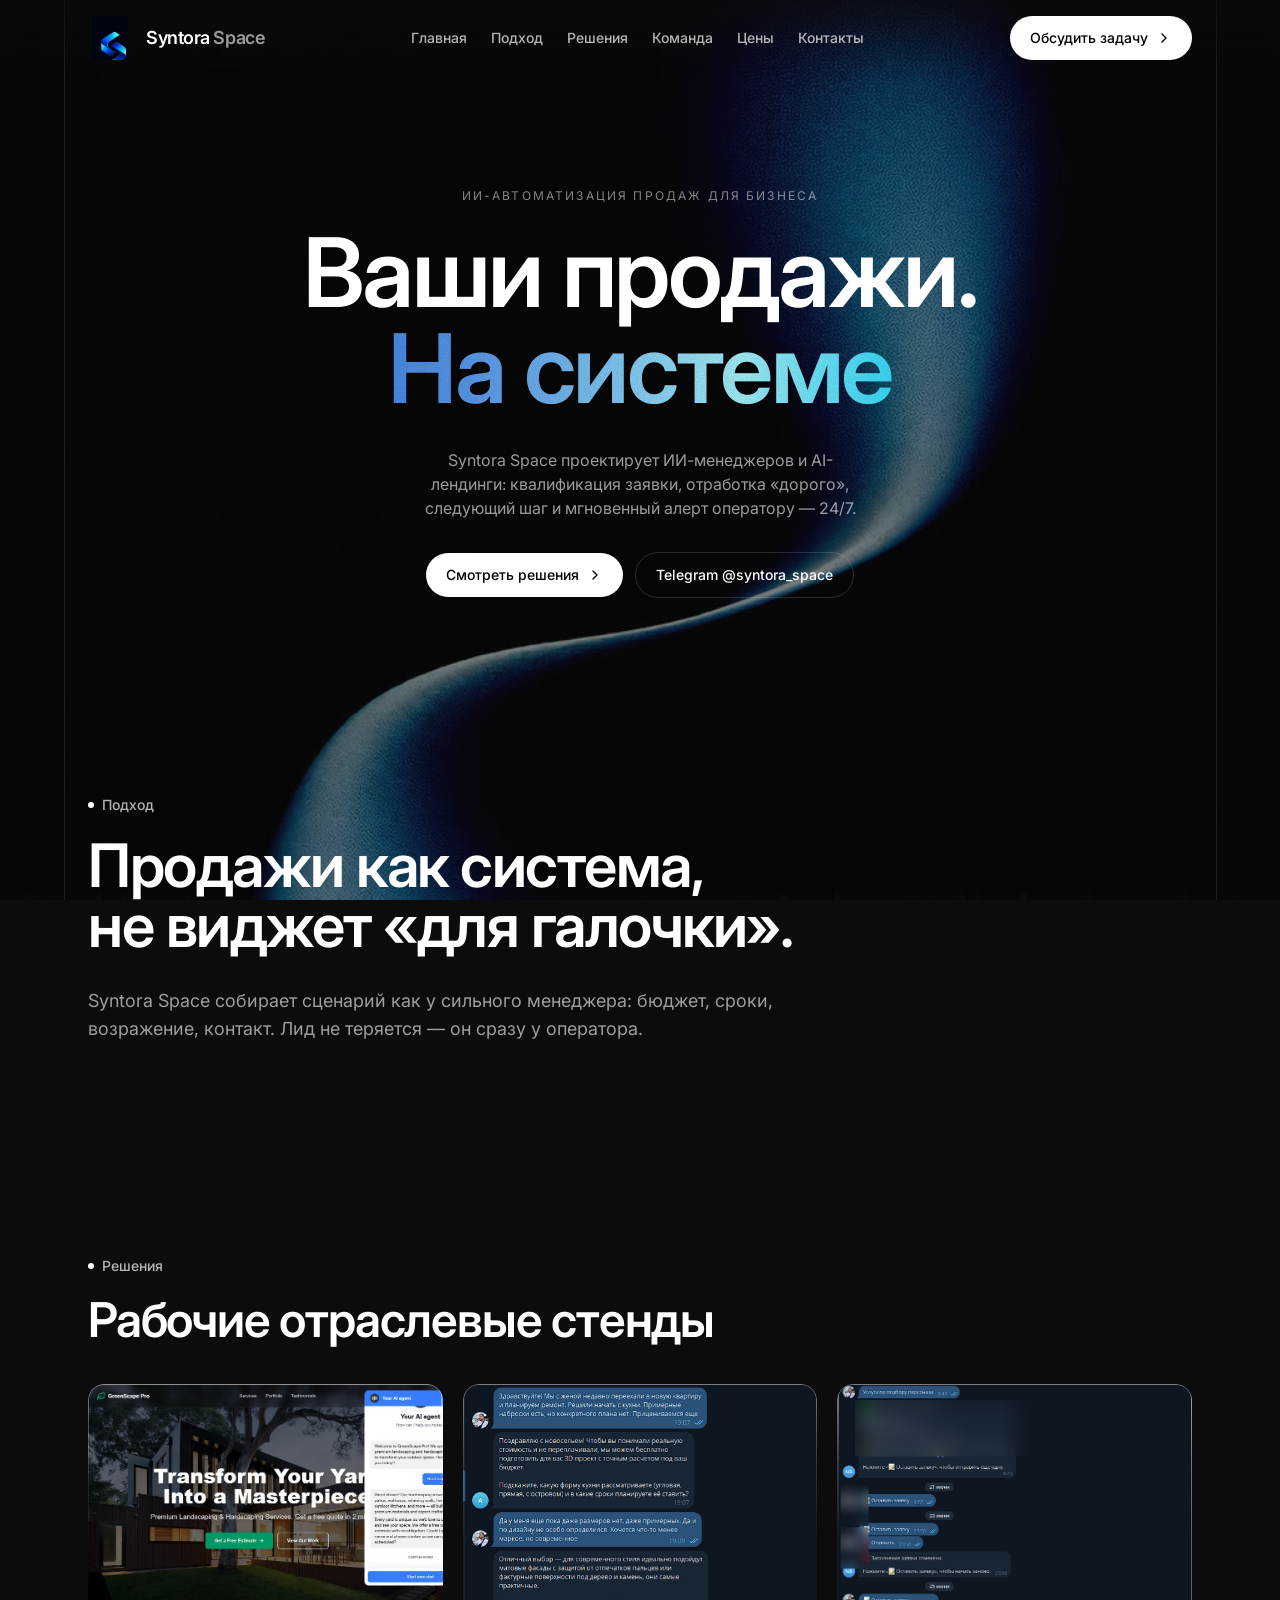
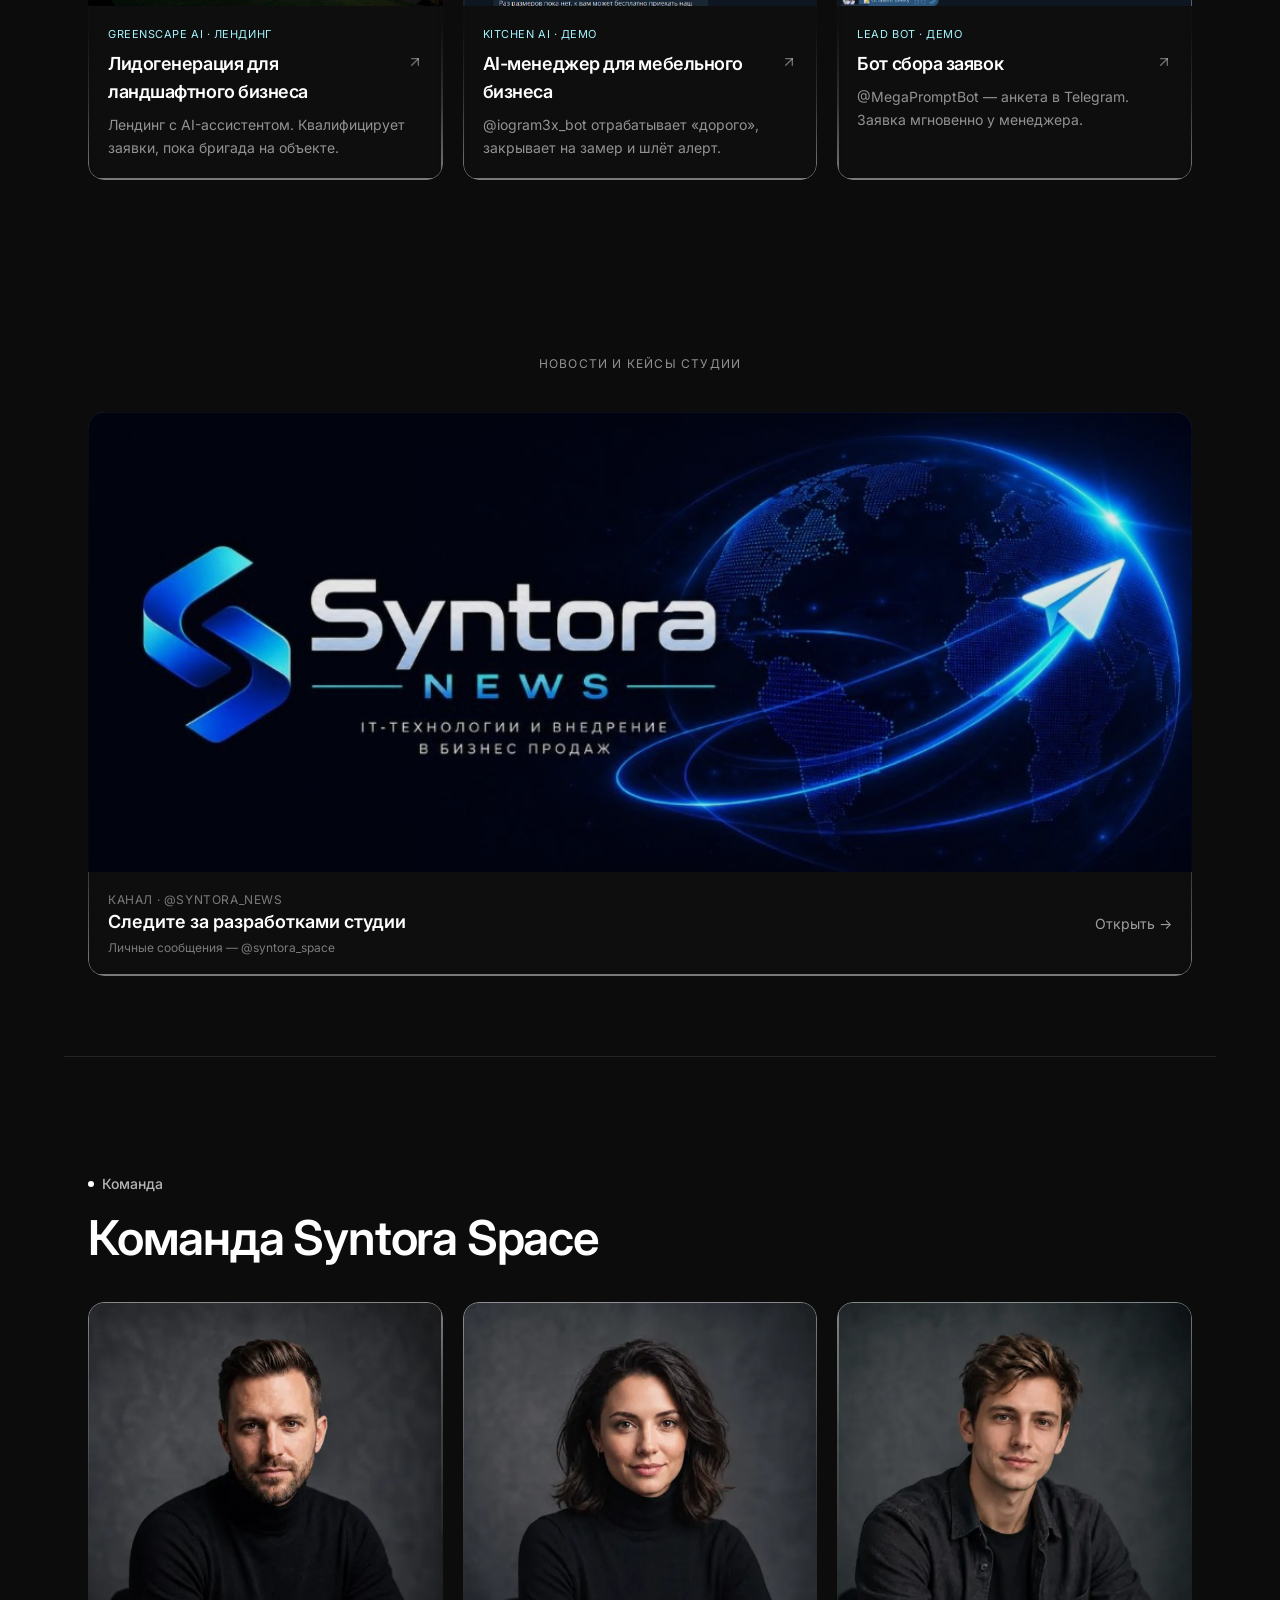
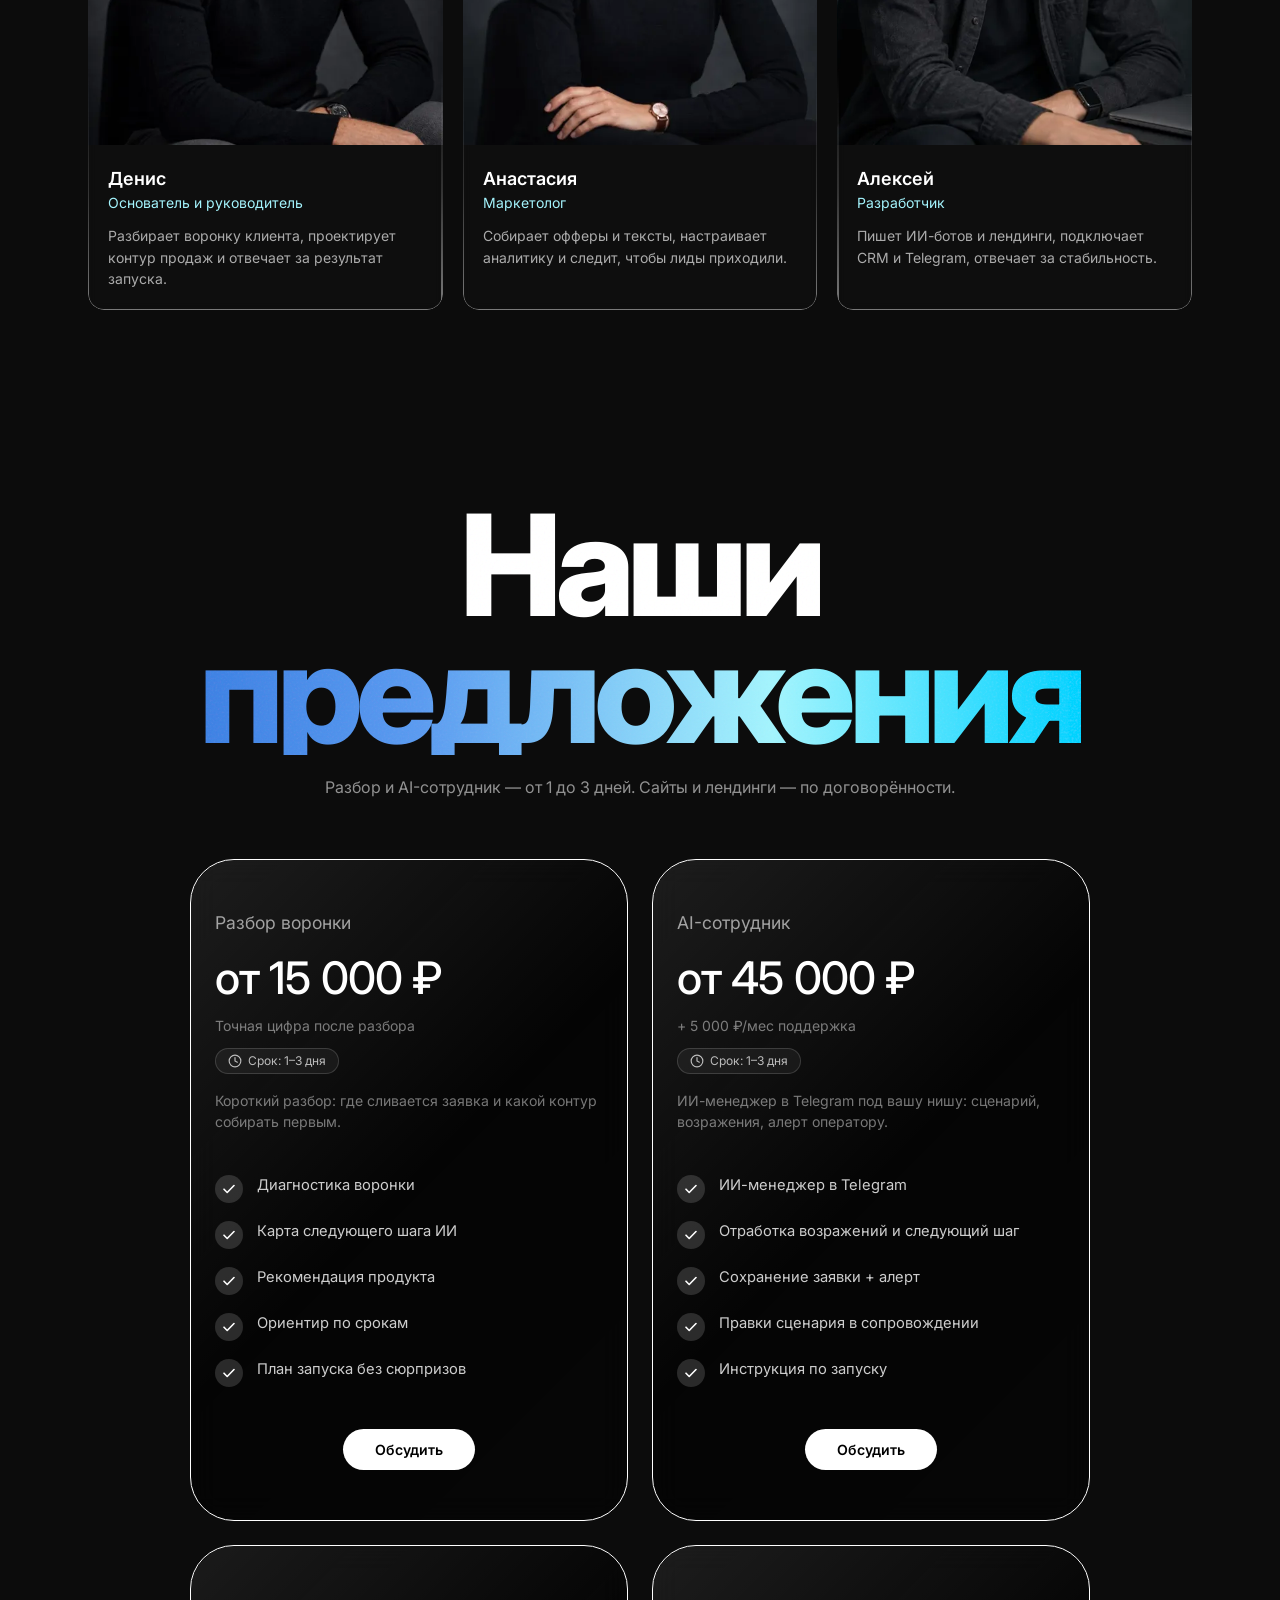
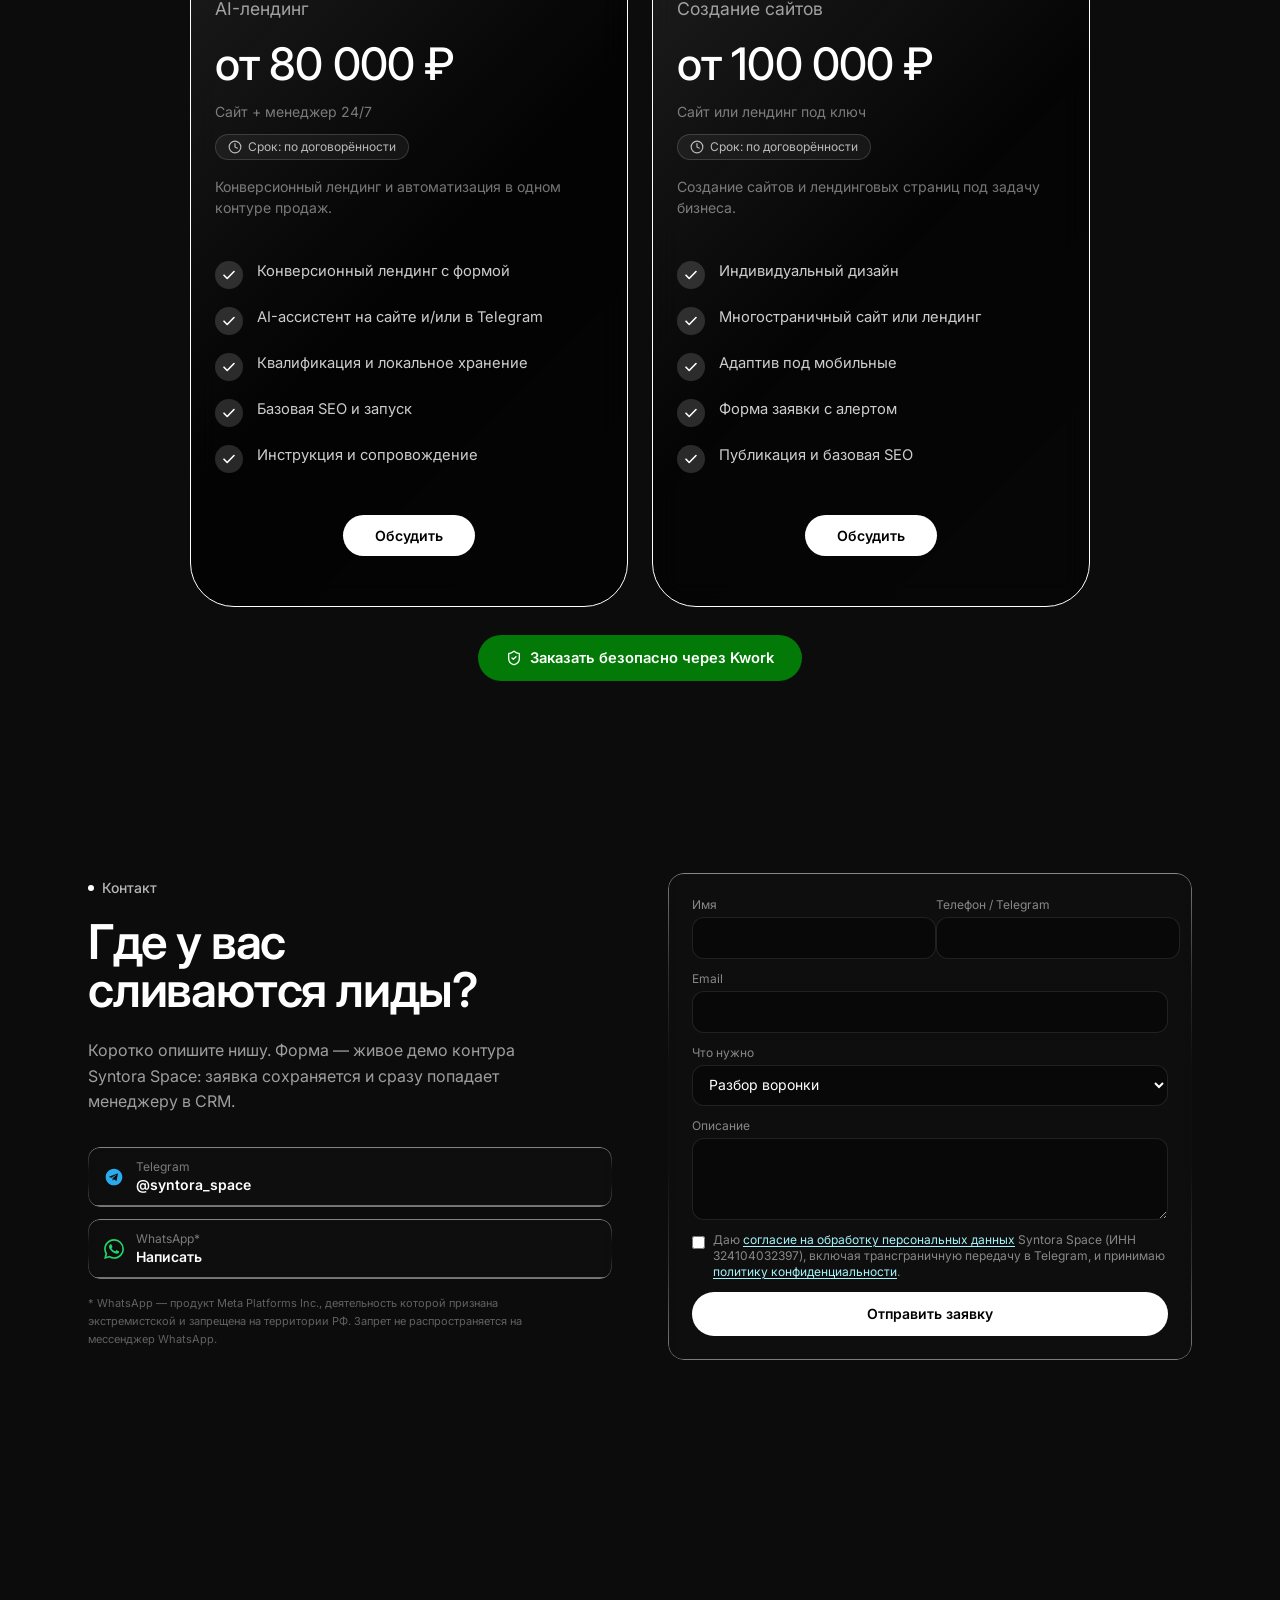
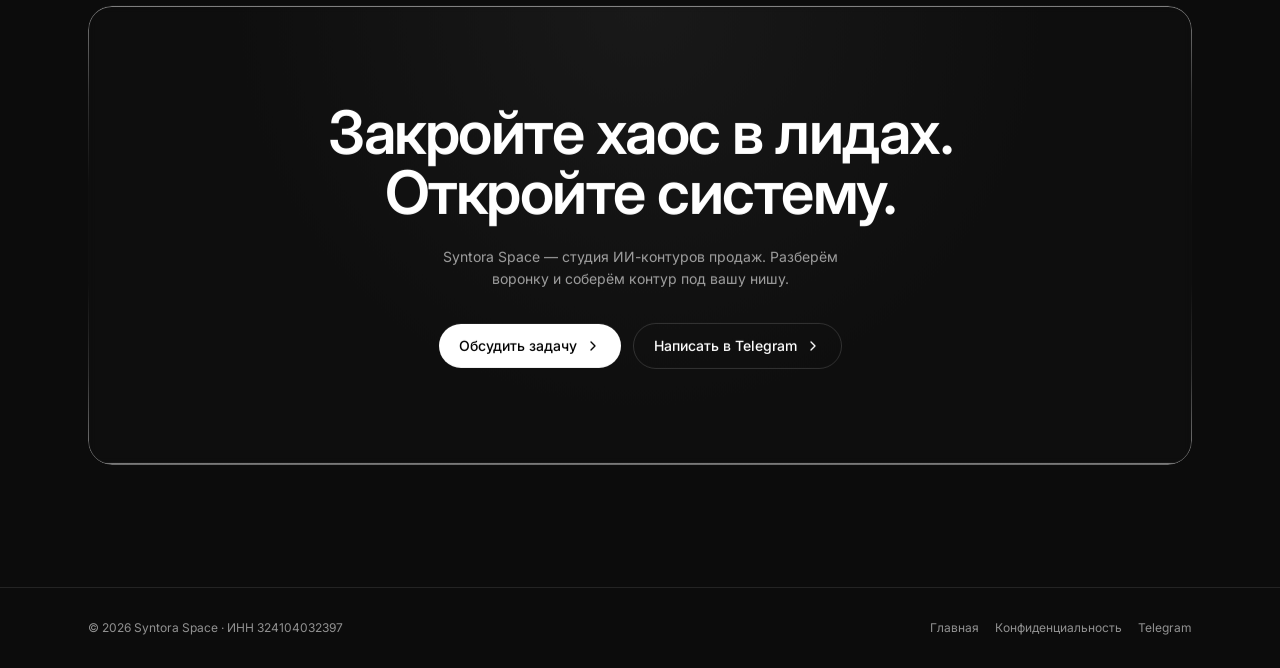
==== commit 4e66f2a5: "Rename team heading to Команда Syntora Space Co-authored-by: Cursor <cursoragent@cursor.com>" ====
--- a/index.html
+++ b/index.html
@@ -33,7 +33,7 @@
       ym(113022667, 'init', {ssr:true, webvisor:true, clickmap:true, ecommerce:"dataLayer", referrer: document.referrer, url: location.href, accurateTrackBounce:true, trackLinks:true});
     </script>
     <!-- /Yandex.Metrika counter -->
-    <script type="module" crossorigin src="/assets/index-DvHEt0ao.js"></script>
+    <script type="module" crossorigin src="/assets/index-D1c1uol1.js"></script>
     <link rel="stylesheet" crossorigin href="/assets/index-Cl1Rma96.css">
   </head>
   <body>
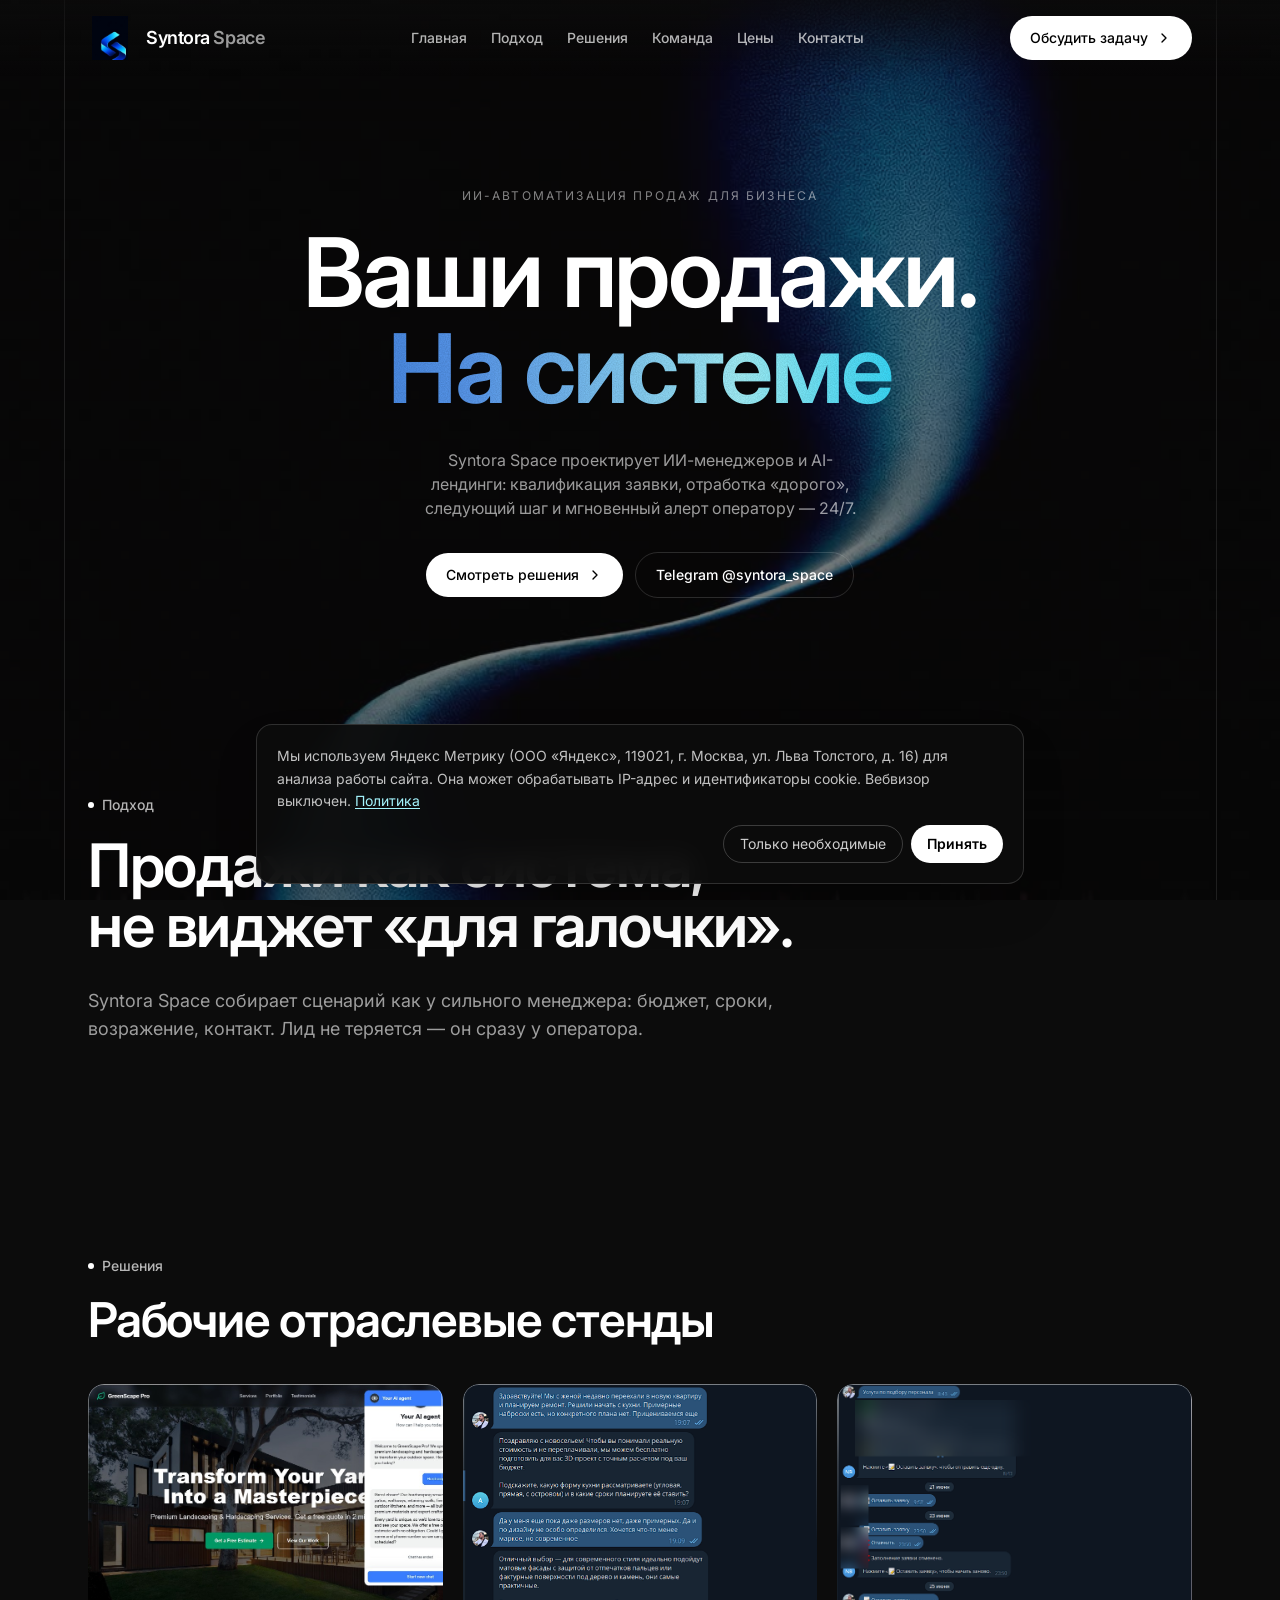
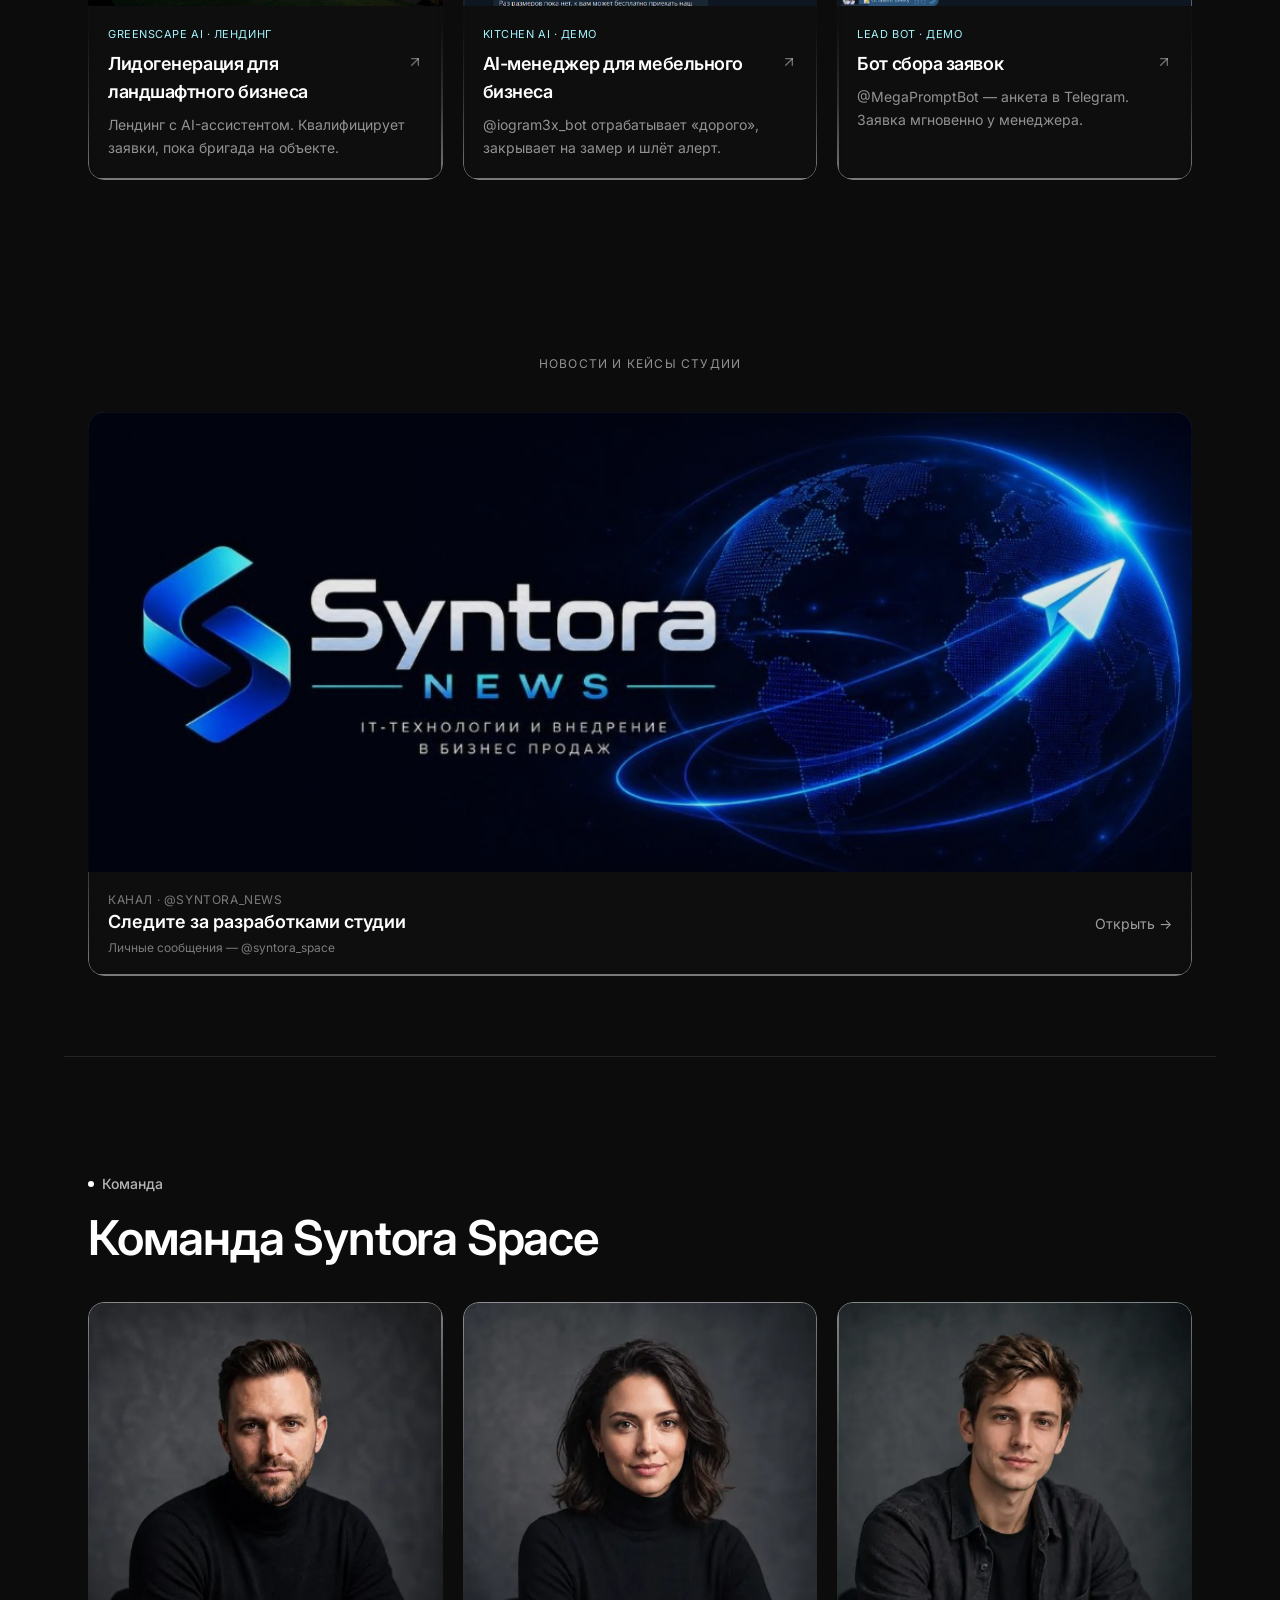
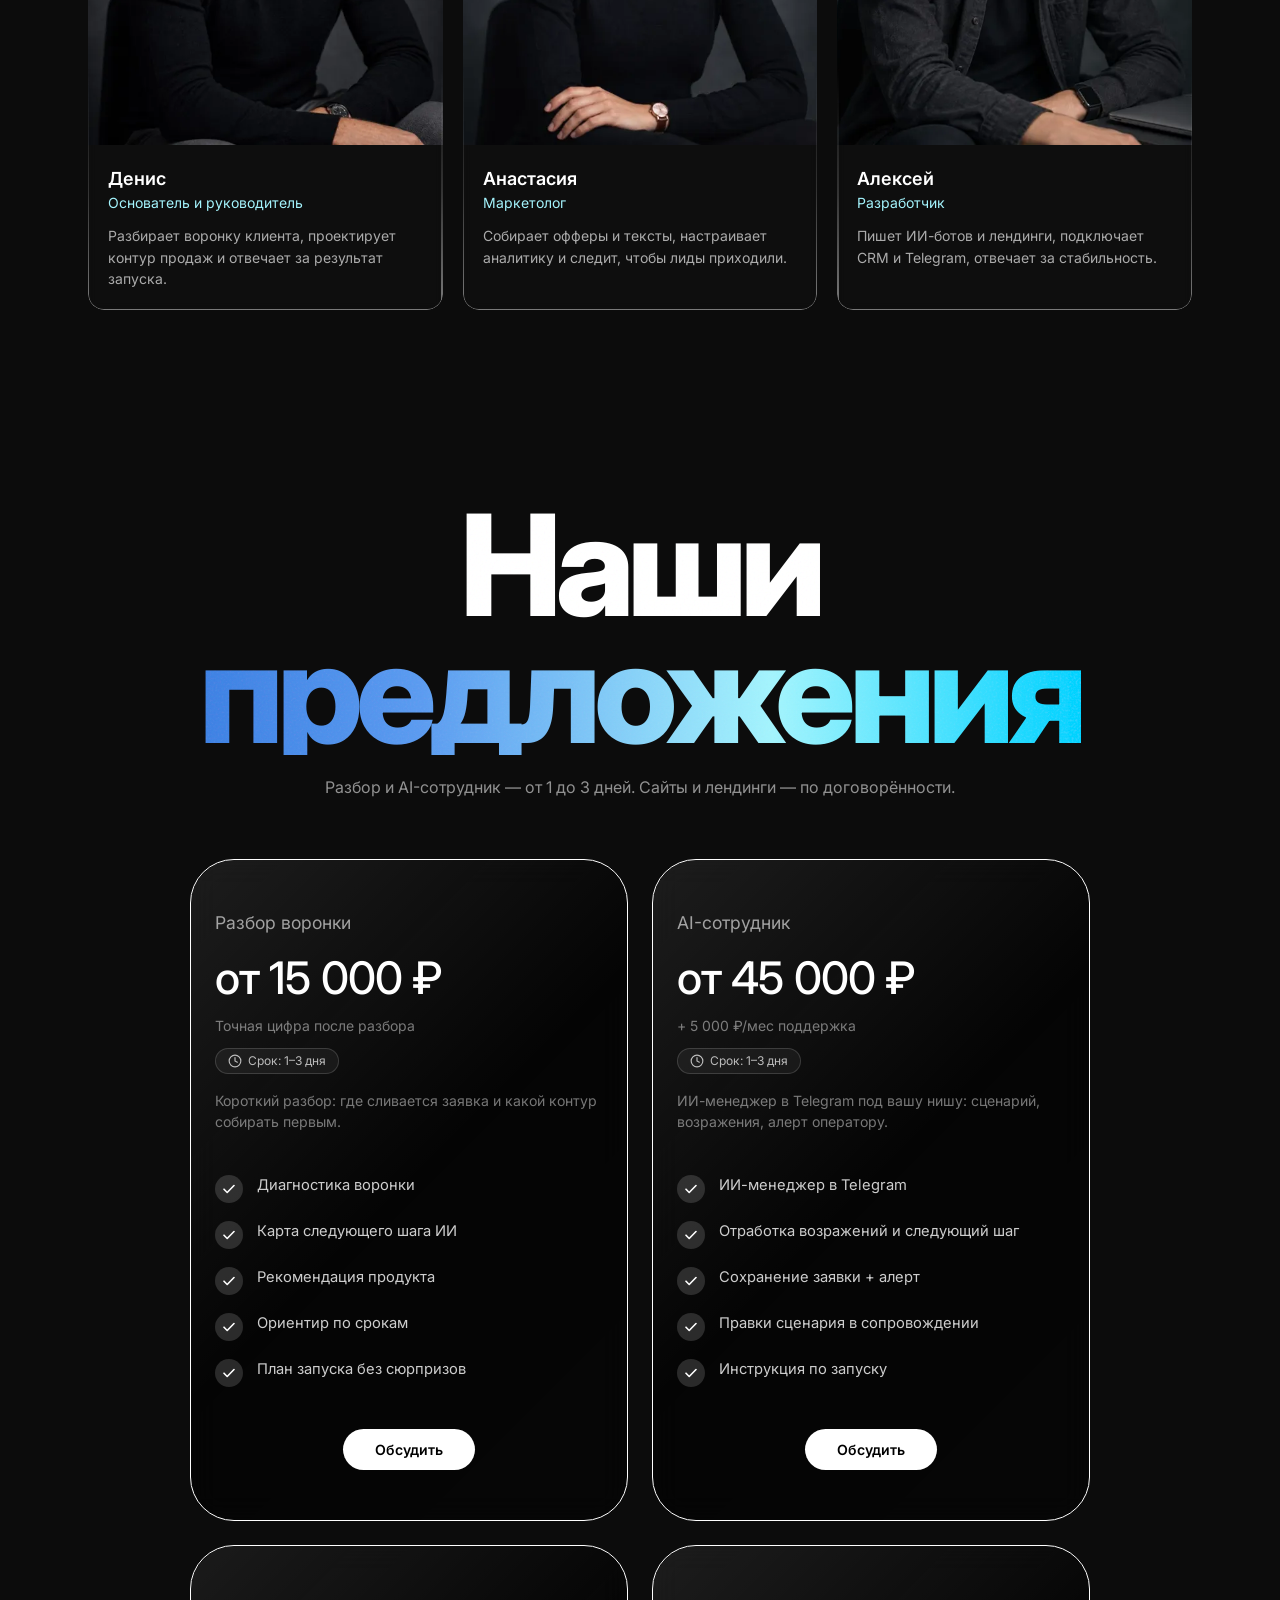
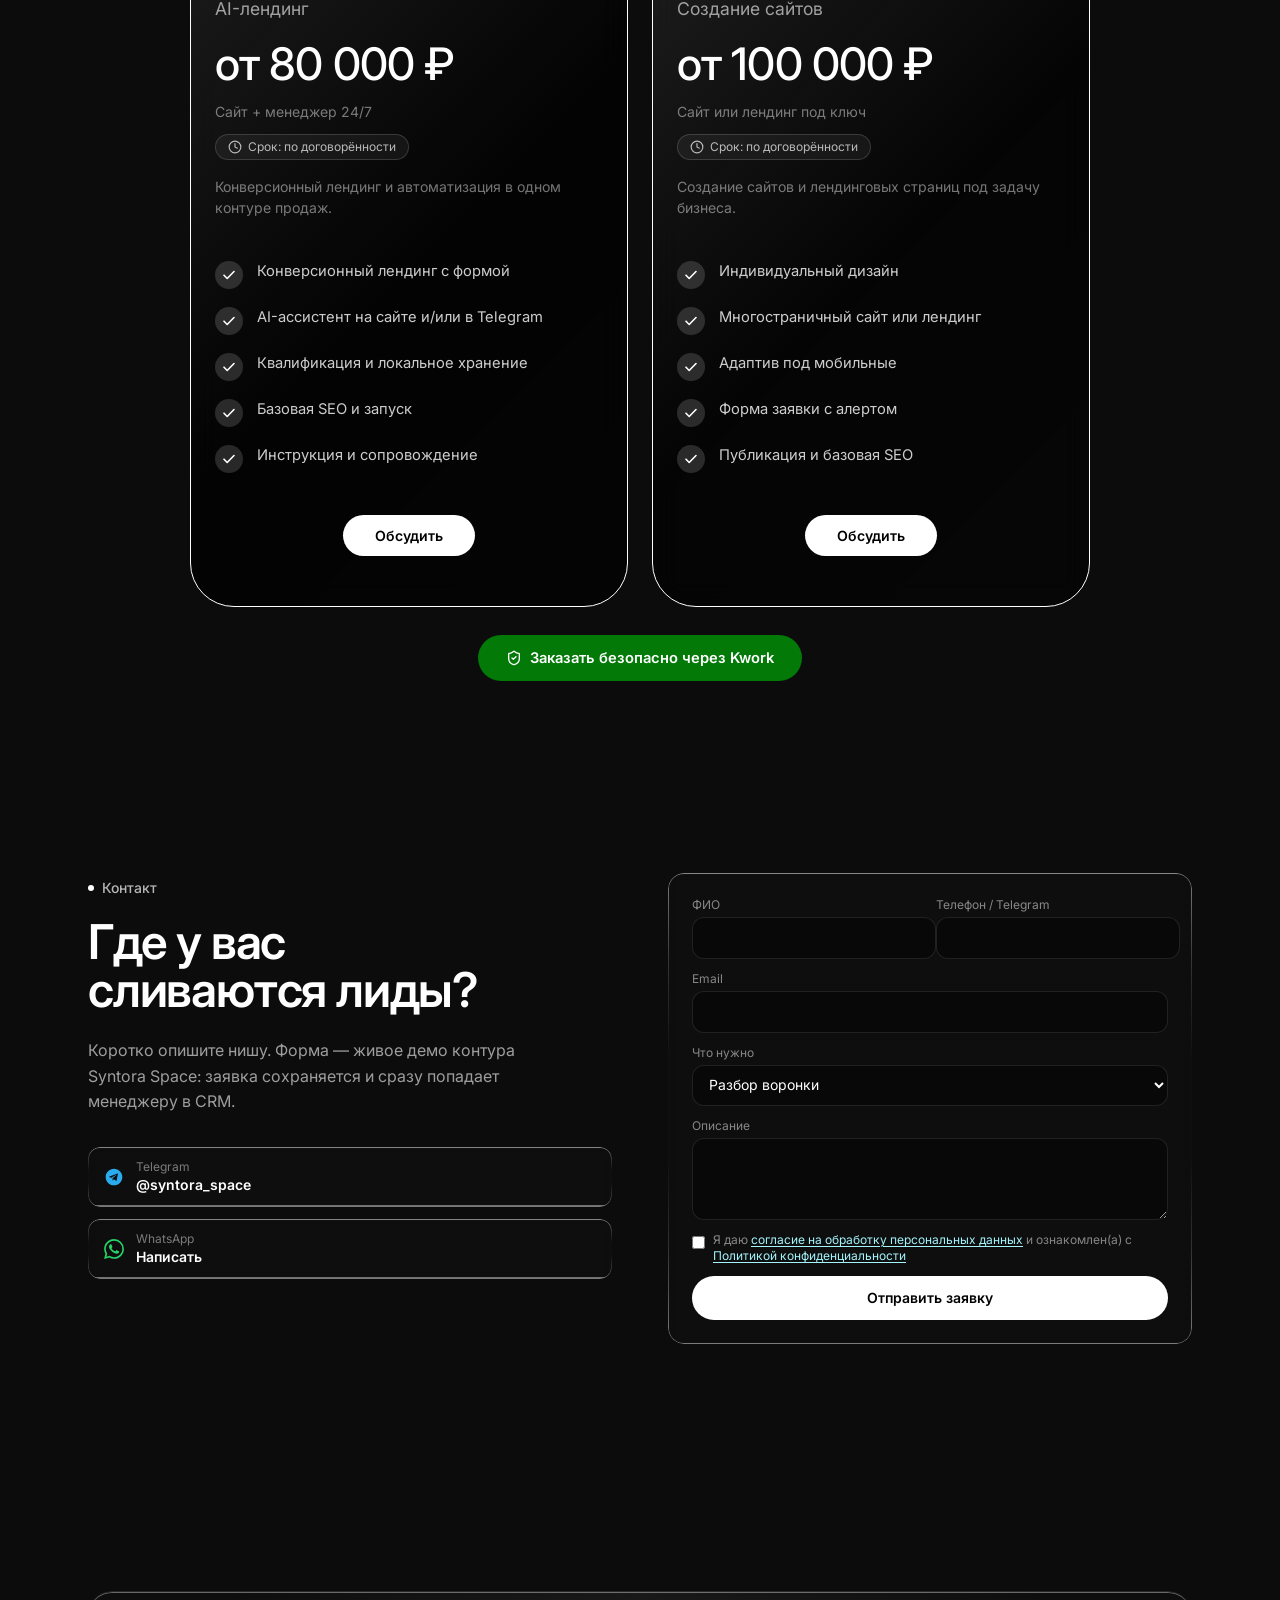
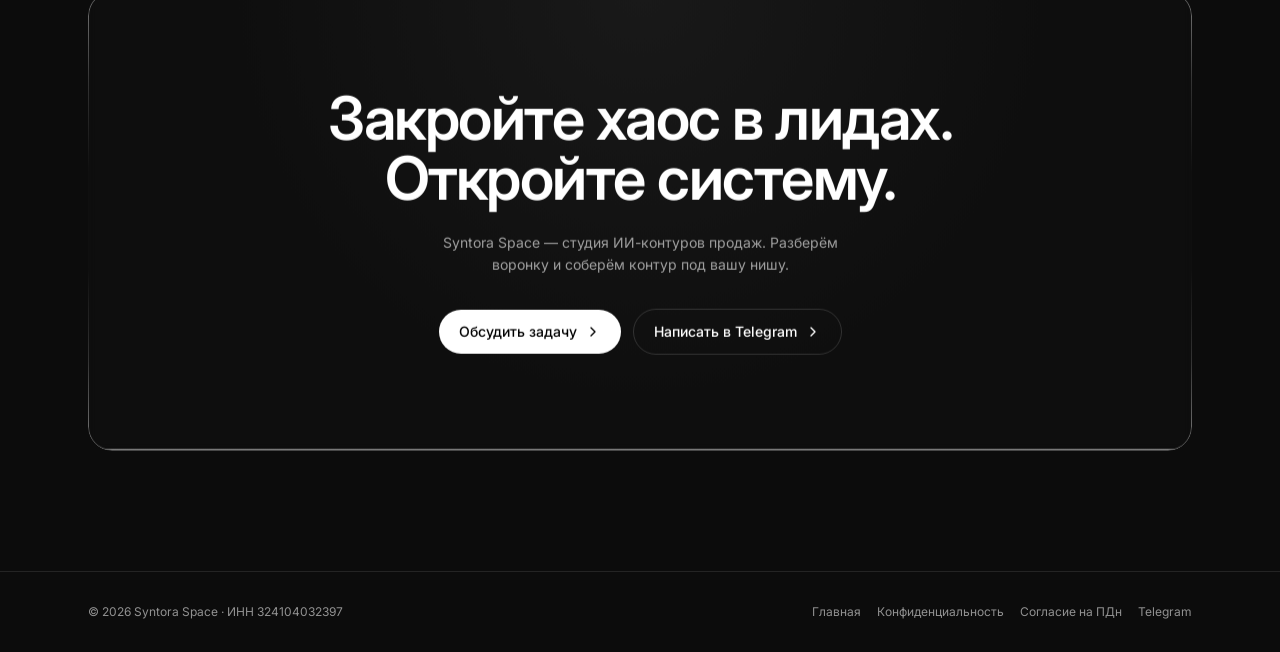
==== commit 0cbd9f2e: "Cookie banner, aligned privacy/consent, no Metrika before consent Co-authored-by: Cursor <cursoragen" ====
--- a/index.html
+++ b/index.html
@@ -21,23 +21,10 @@
     <meta property="og:image" content="https://syntora.space/img/syntora-mark.png" />
     <meta name="twitter:card" content="summary" />
     <meta name="twitter:title" content="Syntora Space — ИИ-контуры продаж" />
-    <!-- Yandex.Metrika counter -->
-    <script type="text/javascript">
-      (function(m,e,t,r,i,k,a){
-        m[i]=m[i]||function(){(m[i].a=m[i].a||[]).push(arguments)};
-        m[i].l=1*new Date();
-        for (var j = 0; j < document.scripts.length; j++) {if (document.scripts[j].src === r) { return; }}
-        k=e.createElement(t),a=e.getElementsByTagName(t)[0],k.async=1,k.src=r,a.parentNode.insertBefore(k,a)
-      })(window, document,'script','https://mc.yandex.ru/metrika/tag.js?id=113022667', 'ym');
-
-      ym(113022667, 'init', {ssr:true, webvisor:true, clickmap:true, ecommerce:"dataLayer", referrer: document.referrer, url: location.href, accurateTrackBounce:true, trackLinks:true});
-    </script>
-    <!-- /Yandex.Metrika counter -->
-    <script type="module" crossorigin src="/assets/index-D1c1uol1.js"></script>
-    <link rel="stylesheet" crossorigin href="/assets/index-Cl1Rma96.css">
+    <script type="module" crossorigin src="/assets/index-iZcxNrk_.js"></script>
+    <link rel="stylesheet" crossorigin href="/assets/index-B_GVi71e.css">
   </head>
   <body>
-    <noscript><div><img src="https://mc.yandex.ru/watch/113022667" style="position:absolute; left:-9999px;" alt="" /></div></noscript>
     <div id="root"></div>
   </body>
 </html>
--- a/assets/index-B_GVi71e.css
+++ b/assets/index-B_GVi71e.css
@@ -0,0 +1 @@
+@import "https://fonts.googleapis.com/css2?family=Inter:wght@400;500;600;700;800;900&display=swap";*,:before,:after,::backdrop{--tw-border-spacing-x:0;--tw-border-spacing-y:0;--tw-translate-x:0;--tw-translate-y:0;--tw-rotate:0;--tw-skew-x:0;--tw-skew-y:0;--tw-scale-x:1;--tw-scale-y:1;--tw-pan-x: ;--tw-pan-y: ;--tw-pinch-zoom: ;--tw-scroll-snap-strictness:proximity;--tw-gradient-from-position: ;--tw-gradient-via-position: ;--tw-gradient-to-position: ;--tw-ordinal: ;--tw-slashed-zero: ;--tw-numeric-figure: ;--tw-numeric-spacing: ;--tw-numeric-fraction: ;--tw-ring-inset: ;--tw-ring-offset-width:0px;--tw-ring-offset-color:#fff;--tw-ring-color:#3b82f680;--tw-ring-offset-shadow:0 0 #0000;--tw-ring-shadow:0 0 #0000;--tw-shadow:0 0 #0000;--tw-shadow-colored:0 0 #0000;--tw-blur: ;--tw-brightness: ;--tw-contrast: ;--tw-grayscale: ;--tw-hue-rotate: ;--tw-invert: ;--tw-saturate: ;--tw-sepia: ;--tw-drop-shadow: ;--tw-backdrop-blur: ;--tw-backdrop-brightness: ;--tw-backdrop-contrast: ;--tw-backdrop-grayscale: ;--tw-backdrop-hue-rotate: ;--tw-backdrop-invert: ;--tw-backdrop-opacity: ;--tw-backdrop-saturate: ;--tw-backdrop-sepia: ;--tw-contain-size: ;--tw-contain-layout: ;--tw-contain-paint: ;--tw-contain-style: }*,:before,:after{box-sizing:border-box;border:0 solid #e5e7eb}:before,:after{--tw-content:""}html,:host{-webkit-text-size-adjust:100%;tab-size:4;font-feature-settings:normal;font-variation-settings:normal;-webkit-tap-highlight-color:transparent;font-family:Inter,system-ui,sans-serif;line-height:1.5}body{line-height:inherit;margin:0}hr{height:0;color:inherit;border-top-width:1px}abbr:where([title]){-webkit-text-decoration:underline dotted;text-decoration:underline dotted}h1,h2,h3,h4,h5,h6{font-size:inherit;font-weight:inherit}a{color:inherit;-webkit-text-decoration:inherit;text-decoration:inherit}b,strong{font-weight:bolder}code,kbd,samp,pre{font-feature-settings:normal;font-variation-settings:normal;font-family:ui-monospace,SFMono-Regular,Menlo,Monaco,Consolas,Liberation Mono,Courier New,monospace;font-size:1em}small{font-size:80%}sub,sup{vertical-align:baseline;font-size:75%;line-height:0;position:relative}sub{bottom:-.25em}sup{top:-.5em}table{text-indent:0;border-color:inherit;border-collapse:collapse}button,input,optgroup,select,textarea{font-feature-settings:inherit;font-variation-settings:inherit;font-family:inherit;font-size:100%;font-weight:inherit;line-height:inherit;letter-spacing:inherit;color:inherit;margin:0;padding:0}button,select{text-transform:none}button,input:where([type=button]),input:where([type=reset]),input:where([type=submit]){-webkit-appearance:button;background-color:#0000;background-image:none}:-moz-focusring{outline:auto}:-moz-ui-invalid{box-shadow:none}progress{vertical-align:baseline}::-webkit-inner-spin-button{height:auto}::-webkit-outer-spin-button{height:auto}[type=search]{-webkit-appearance:textfield;outline-offset:-2px}::-webkit-search-decoration{-webkit-appearance:none}::-webkit-file-upload-button{-webkit-appearance:button;font:inherit}summary{display:list-item}blockquote,dl,dd,h1,h2,h3,h4,h5,h6,hr,figure,p,pre{margin:0}fieldset{margin:0;padding:0}legend{padding:0}ol,ul,menu{margin:0;padding:0;list-style:none}dialog{padding:0}textarea{resize:vertical}input::-moz-placeholder{opacity:1;color:#9ca3af}textarea::-moz-placeholder{opacity:1;color:#9ca3af}input::placeholder,textarea::placeholder{opacity:1;color:#9ca3af}button,[role=button]{cursor:pointer}:disabled{cursor:default}img,svg,video,canvas,audio,iframe,embed,object{vertical-align:middle;display:block}img,video{max-width:100%;height:auto}[hidden]:where(:not([hidden=until-found])){display:none}.pointer-events-none{pointer-events:none}.\!visible{visibility:visible!important}.visible{visibility:visible}.fixed{position:fixed}.absolute{position:absolute}.relative{position:relative}.inset-0{inset:0}.inset-x-0{left:0;right:0}.inset-y-0{top:0;bottom:0}.-left-\[9999px\]{left:-9999px}.bottom-0{bottom:0}.left-1\/2{left:50%}.top-0{top:0}.top-auto{top:auto}.z-0{z-index:0}.z-10{z-index:10}.z-50{z-index:50}.z-\[5\]{z-index:5}.z-\[60\]{z-index:60}.mx-auto{margin-left:auto;margin-right:auto}.mb-10{margin-bottom:2.5rem}.mb-5{margin-bottom:1.25rem}.mt-1{margin-top:.25rem}.mt-10{margin-top:2.5rem}.mt-2{margin-top:.5rem}.mt-3{margin-top:.75rem}.mt-4{margin-top:1rem}.mt-5{margin-top:1.25rem}.mt-6{margin-top:1.5rem}.mt-8{margin-top:2rem}.block{display:block}.flex{display:flex}.inline-flex{display:inline-flex}.grid{display:grid}.hidden{display:none}.aspect-\[16\/10\]{aspect-ratio:16/10}.aspect-\[2\.4\/1\]{aspect-ratio:2.4}.aspect-\[4\/5\]{aspect-ratio:4/5}.h-1\.5{height:.375rem}.h-11{height:2.75rem}.h-3\.5{height:.875rem}.h-4{height:1rem}.h-5{height:1.25rem}.h-8{height:2rem}.h-\[76px\]{height:76px}.h-full{height:100%}.h-px{height:1px}.min-h-screen{min-height:100vh}.w-1\.5{width:.375rem}.w-11{width:2.75rem}.w-3\.5{width:.875rem}.w-4{width:1rem}.w-5{width:1.25rem}.w-8{width:2rem}.w-full{width:100%}.w-px{width:1px}.max-w-3xl{max-width:48rem}.max-w-4xl{max-width:56rem}.max-w-6xl{max-width:72rem}.max-w-md{max-width:28rem}.flex-1{flex:1}.shrink-0{flex-shrink:0}.-translate-x-\[calc\(50\%\+36rem\)\]{--tw-translate-x:calc(calc(50% + 36rem) * -1);transform:translate(var(--tw-translate-x), var(--tw-translate-y)) rotate(var(--tw-rotate)) skewX(var(--tw-skew-x)) skewY(var(--tw-skew-y)) scaleX(var(--tw-scale-x)) scaleY(var(--tw-scale-y))}.translate-x-\[calc\(-50\%\+36rem\)\]{--tw-translate-x:calc(-50% + 36rem);transform:translate(var(--tw-translate-x), var(--tw-translate-y)) rotate(var(--tw-rotate)) skewX(var(--tw-skew-x)) skewY(var(--tw-skew-y)) scaleX(var(--tw-scale-x)) scaleY(var(--tw-scale-y))}.resize-y{resize:vertical}.scroll-mt-24{scroll-margin-top:6rem}.flex-col{flex-direction:column}.flex-wrap{flex-wrap:wrap}.items-start{align-items:flex-start}.items-center{align-items:center}.justify-center{justify-content:center}.justify-between{justify-content:space-between}.gap-1{gap:.25rem}.gap-1\.5{gap:.375rem}.gap-10{gap:2.5rem}.gap-2{gap:.5rem}.gap-3{gap:.75rem}.gap-3\.5{gap:.875rem}.gap-4{gap:1rem}.gap-5{gap:1.25rem}.gap-6{gap:1.5rem}.space-y-1>:not([hidden])~:not([hidden]){--tw-space-y-reverse:0;margin-top:calc(.25rem * calc(1 - var(--tw-space-y-reverse)));margin-bottom:calc(.25rem * var(--tw-space-y-reverse))}.space-y-3>:not([hidden])~:not([hidden]){--tw-space-y-reverse:0;margin-top:calc(.75rem * calc(1 - var(--tw-space-y-reverse)));margin-bottom:calc(.75rem * var(--tw-space-y-reverse))}.self-start{align-self:flex-start}.overflow-hidden{overflow:hidden}.rounded-2xl{border-radius:1rem}.rounded-3xl{border-radius:1.5rem}.rounded-full{border-radius:9999px}.rounded-xl{border-radius:.75rem}.border{border-width:1px}.border-b{border-bottom-width:1px}.border-t{border-top-width:1px}.border-white\/10{border-color:#ffffff1a}.border-white\/15{border-color:#ffffff26}.border-white\/20{border-color:#fff3}.bg-\[\#0c0c0c\]{--tw-bg-opacity:1;background-color:rgb(12 12 12/var(--tw-bg-opacity,1))}.bg-\[\#0c0c0c\]\/55{background-color:#0c0c0c8c}.bg-\[\#0c0c0c\]\/85{background-color:#0c0c0cd9}.bg-\[\#0c0c0c\]\/95{background-color:#0c0c0cf2}.bg-black\/40{background-color:#0006}.bg-black\/90{background-color:#000000e6}.bg-white{--tw-bg-opacity:1;background-color:rgb(255 255 255/var(--tw-bg-opacity,1))}.bg-white\/10{background-color:#ffffff1a}.bg-white\/5{background-color:#ffffff0d}.bg-gradient-to-b{background-image:linear-gradient(to bottom, var(--tw-gradient-stops))}.from-\[\#0c0c0c\]\/70{--tw-gradient-from:#0c0c0cb3 var(--tw-gradient-from-position);--tw-gradient-to:#0c0c0c00 var(--tw-gradient-to-position);--tw-gradient-stops:var(--tw-gradient-from), var(--tw-gradient-to)}.to-transparent{--tw-gradient-to:transparent var(--tw-gradient-to-position)}.object-contain{-o-object-fit:contain;object-fit:contain}.object-cover{-o-object-fit:cover;object-fit:cover}.object-top{-o-object-position:top;object-position:top}.p-4{padding:1rem}.p-5{padding:1.25rem}.px-2{padding-left:.5rem;padding-right:.5rem}.px-3{padding-left:.75rem;padding-right:.75rem}.px-4{padding-left:1rem;padding-right:1rem}.px-5{padding-left:1.25rem;padding-right:1.25rem}.px-6{padding-left:1.5rem;padding-right:1.5rem}.px-8{padding-left:2rem;padding-right:2rem}.py-0\.5{padding-top:.125rem;padding-bottom:.125rem}.py-1{padding-top:.25rem;padding-bottom:.25rem}.py-16{padding-top:4rem;padding-bottom:4rem}.py-2{padding-top:.5rem;padding-bottom:.5rem}.py-2\.5{padding-top:.625rem;padding-bottom:.625rem}.py-20{padding-top:5rem;padding-bottom:5rem}.py-3{padding-top:.75rem;padding-bottom:.75rem}.py-4{padding-top:1rem;padding-bottom:1rem}.py-8{padding-top:2rem;padding-bottom:2rem}.pb-20{padding-bottom:5rem}.pb-4{padding-bottom:1rem}.pt-16{padding-top:4rem}.pt-3{padding-top:.75rem}.text-center{text-align:center}.text-3xl{font-size:1.875rem;line-height:2.25rem}.text-4xl{font-size:2.25rem;line-height:2.5rem}.text-5xl{font-size:3rem;line-height:1}.text-\[11px\]{font-size:11px}.text-base{font-size:1rem;line-height:1.5rem}.text-lg{font-size:1.125rem;line-height:1.75rem}.text-sm{font-size:.875rem;line-height:1.25rem}.text-xs{font-size:.75rem;line-height:1rem}.font-medium{font-weight:500}.font-semibold{font-weight:600}.uppercase{text-transform:uppercase}.leading-\[0\.92\]{line-height:.92}.leading-\[1\.02\]{line-height:1.02}.leading-\[1\.05\]{line-height:1.05}.leading-\[1\.55\]{line-height:1.55}.leading-\[1\.5\]{line-height:1.5}.leading-\[1\.65\]{line-height:1.65}.leading-\[1\.6\]{line-height:1.6}.leading-relaxed{line-height:1.625}.tracking-\[0\.18em\]{letter-spacing:.18em}.tracking-tight{letter-spacing:-.025em}.tracking-wider{letter-spacing:.05em}.tracking-widest{letter-spacing:.1em}.text-\[\#25D366\]{--tw-text-opacity:1;color:rgb(37 211 102/var(--tw-text-opacity,1))}.text-\[\#2AABEE\]{--tw-text-opacity:1;color:rgb(42 171 238/var(--tw-text-opacity,1))}.text-\[\#A4F4FD\]{--tw-text-opacity:1;color:rgb(164 244 253/var(--tw-text-opacity,1))}.text-black{--tw-text-opacity:1;color:rgb(0 0 0/var(--tw-text-opacity,1))}.text-emerald-300{--tw-text-opacity:1;color:rgb(110 231 183/var(--tw-text-opacity,1))}.text-rose-300{--tw-text-opacity:1;color:rgb(253 164 175/var(--tw-text-opacity,1))}.text-white{--tw-text-opacity:1;color:rgb(255 255 255/var(--tw-text-opacity,1))}.text-white\/40{color:#fff6}.text-white\/45{color:#ffffff73}.text-white\/50{color:#ffffff80}.text-white\/55{color:#ffffff8c}.text-white\/60{color:#fff9}.text-white\/65{color:#ffffffa6}.text-white\/70{color:#ffffffb3}.text-white\/75{color:#ffffffbf}.text-white\/80{color:#fffc}.underline{text-decoration-line:underline}.underline-offset-2{text-underline-offset:2px}.accent-\[\#A4F4FD\]{accent-color:#a4f4fd}.opacity-30{opacity:.3}.opacity-90{opacity:.9}.shadow-2xl{--tw-shadow:0 25px 50px -12px #00000040;--tw-shadow-colored:0 25px 50px -12px var(--tw-shadow-color);box-shadow:var(--tw-ring-offset-shadow,0 0 #0000), var(--tw-ring-shadow,0 0 #0000), var(--tw-shadow)}.outline-none{outline-offset:2px;outline:2px solid #0000}.filter{filter:var(--tw-blur) var(--tw-brightness) var(--tw-contrast) var(--tw-grayscale) var(--tw-hue-rotate) var(--tw-invert) var(--tw-saturate) var(--tw-sepia) var(--tw-drop-shadow)}.backdrop-blur-md{--tw-backdrop-blur:blur(12px);-webkit-backdrop-filter:var(--tw-backdrop-blur) var(--tw-backdrop-brightness) var(--tw-backdrop-contrast) var(--tw-backdrop-grayscale) var(--tw-backdrop-hue-rotate) var(--tw-backdrop-invert) var(--tw-backdrop-opacity) var(--tw-backdrop-saturate) var(--tw-backdrop-sepia);backdrop-filter:var(--tw-backdrop-blur) var(--tw-backdrop-brightness) var(--tw-backdrop-contrast) var(--tw-backdrop-grayscale) var(--tw-backdrop-hue-rotate) var(--tw-backdrop-invert) var(--tw-backdrop-opacity) var(--tw-backdrop-saturate) var(--tw-backdrop-sepia)}.backdrop-blur-xl{--tw-backdrop-blur:blur(24px);-webkit-backdrop-filter:var(--tw-backdrop-blur) var(--tw-backdrop-brightness) var(--tw-backdrop-contrast) var(--tw-backdrop-grayscale) var(--tw-backdrop-hue-rotate) var(--tw-backdrop-invert) var(--tw-backdrop-opacity) var(--tw-backdrop-saturate) var(--tw-backdrop-sepia);backdrop-filter:var(--tw-backdrop-blur) var(--tw-backdrop-brightness) var(--tw-backdrop-contrast) var(--tw-backdrop-grayscale) var(--tw-backdrop-hue-rotate) var(--tw-backdrop-invert) var(--tw-backdrop-opacity) var(--tw-backdrop-saturate) var(--tw-backdrop-sepia)}.backdrop-filter{-webkit-backdrop-filter:var(--tw-backdrop-blur) var(--tw-backdrop-brightness) var(--tw-backdrop-contrast) var(--tw-backdrop-grayscale) var(--tw-backdrop-hue-rotate) var(--tw-backdrop-invert) var(--tw-backdrop-opacity) var(--tw-backdrop-saturate) var(--tw-backdrop-sepia);backdrop-filter:var(--tw-backdrop-blur) var(--tw-backdrop-brightness) var(--tw-backdrop-contrast) var(--tw-backdrop-grayscale) var(--tw-backdrop-hue-rotate) var(--tw-backdrop-invert) var(--tw-backdrop-opacity) var(--tw-backdrop-saturate) var(--tw-backdrop-sepia)}.transition{transition-property:color,background-color,border-color,text-decoration-color,fill,stroke,opacity,box-shadow,transform,filter,-webkit-backdrop-filter,backdrop-filter;transition-duration:.15s;transition-timing-function:cubic-bezier(.4,0,.2,1)}.transition-all{transition-property:all;transition-duration:.15s;transition-timing-function:cubic-bezier(.4,0,.2,1)}.transition-colors{transition-property:color,background-color,border-color,text-decoration-color,fill,stroke;transition-duration:.15s;transition-timing-function:cubic-bezier(.4,0,.2,1)}.transition-opacity{transition-property:opacity;transition-duration:.15s;transition-timing-function:cubic-bezier(.4,0,.2,1)}.transition-transform{transition-property:transform;transition-duration:.15s;transition-timing-function:cubic-bezier(.4,0,.2,1)}.duration-500{transition-duration:.5s}html{scroll-behavior:smooth}html,body{-webkit-font-smoothing:antialiased;color:#fff;background-color:#0c0c0c;font-family:Inter,system-ui,sans-serif}body{overflow-x:hidden}::selection{background-color:#3d81e34d}.bg-hero-fallback{background:radial-gradient(60% 50% at 20% 0,#00d2ff2e,#0000 70%),radial-gradient(55% 45% at 85% 15%,#0b25518c,#0000 70%),#0c0c0c}@keyframes shiny{0%{background-position:-200%}to{background-position:200%}}.animate-shiny{animation:6s linear infinite shiny}.liquid-glass{background-blend-mode:luminosity;-webkit-backdrop-filter:blur(4px);backdrop-filter:blur(4px);background:#ffffff03;border:none;position:relative;overflow:hidden;box-shadow:inset 0 1px 1px #ffffff1a}@supports not ((-webkit-backdrop-filter:blur(4px)) or (backdrop-filter:blur(4px))){.liquid-glass{background:#ffffff0d;border:1px solid #ffffff1f}}.liquid-glass:before{content:"";border-radius:inherit;-webkit-mask-composite:xor;pointer-events:none;background:linear-gradient(#ffffff73 0%,#ffffff26 20%,#fff0 40% 60%,#ffffff26 80%,#ffffff73 100%);padding:1.4px;position:absolute;inset:0;-webkit-mask-image:linear-gradient(#fff 0 0),linear-gradient(#fff 0 0);mask-image:linear-gradient(#fff 0 0),linear-gradient(#fff 0 0);-webkit-mask-position:0 0,0 0;mask-position:0 0,0 0;-webkit-mask-size:auto,auto;mask-size:auto,auto;-webkit-mask-repeat:repeat,repeat;mask-repeat:repeat,repeat;-webkit-mask-clip:content-box,border-box;mask-clip:content-box,border-box;-webkit-mask-origin:content-box,border-box;mask-origin:content-box,border-box;-webkit-mask-composite:xor;mask-composite:exclude;-webkit-mask-source-type:auto,auto;mask-mode:match-source,match-source}@supports not ((-webkit-mask-composite:xor) or (mask-composite:exclude) or (-webkit-mask-composite:xor)){.liquid-glass:before{display:none}}.shiny-text{color:#a4f4fd;background-image:linear-gradient(90deg,#3d81e3 0%,#5b9bf0 12.5%,#a4f4fd 32.5%,#00d2ff 50%,#5b9bf0 67.5%,#3d81e3 87.5% 100%);background-size:200%}@supports ((-webkit-background-clip:text) or (background-clip:text)){.shiny-text{color:#0000;-webkit-text-fill-color:transparent;filter:url(#c3-noise);-webkit-background-clip:text;background-clip:text}}@supports ((-moz-appearance:none)){.shiny-text,.c3-watermark-main{filter:none}}.c3-pricing-section{flex-direction:column;align-items:center;padding:40px 20px 80px;display:flex;position:relative;overflow-x:hidden}.c3-watermark-container{text-align:center;z-index:2;width:100%;max-width:1100px;margin-top:40px;position:relative}.c3-watermark-main{letter-spacing:-.05em;filter:url(#c3-noise-pricing);flex-direction:column;align-items:center;font-size:min(9rem,11vw);font-weight:800;line-height:.9;display:flex}.c3-watermark-line-1{color:#fff}.c3-watermark-line-2{background:linear-gradient(90deg,#3d81e3 0%,#5b9bf0 25%,#a4f4fd 65%,#00d2ff 100%);color:#0000;-webkit-text-fill-color:transparent;-webkit-background-clip:text;background-clip:text}@supports not ((-webkit-background-clip:text) or (background-clip:text)){.c3-watermark-line-2{color:#00d2ff;-webkit-text-fill-color:#00d2ff;background:0 0}}.c3-grid{z-index:3;grid-template-columns:repeat(2,minmax(0,1fr));gap:24px;width:100%;max-width:900px;margin-top:60px;display:grid;position:relative}.c3-card{-webkit-backdrop-filter:blur(14px)brightness(.91);backdrop-filter:blur(14px)brightness(.91);background:linear-gradient(135deg,#000000b3,#0006);border:1px solid #fff;border-radius:44px;flex-direction:column;min-height:580px;padding:50px 24px;transition:all .6s cubic-bezier(.22,1,.36,1);display:flex;position:relative;overflow:hidden}.c3-card:before{content:"";border-radius:inherit;pointer-events:none;background:linear-gradient(135deg,#ffffff1a 0%,#fff0 50%);position:absolute;inset:0}.c3-card:hover{background:#0f0f0f99;border-color:#22d3eeb3;transform:translateY(-12px)scale(1.01)}.c3-card-pro{background:linear-gradient(135deg,#000000d9,#0000008c)}.c3-tier-small{color:#fff9;font-size:1.1rem;font-weight:400}.c3-tier-large{letter-spacing:-.02em;color:#fff;margin-top:8px;font-size:2.8rem;font-weight:500}.c3-desc{color:#ffffff73;min-height:3.2em;margin-top:16px;margin-bottom:40px;font-size:.88rem;line-height:1.5}.c3-list{margin:0 0 24px;padding:0;list-style:none}.c3-list li{color:#fffc;align-items:flex-start;gap:14px;margin-bottom:18px;font-size:.92rem;line-height:1.4;display:flex}.c3-check{background:#ffffff26;border-radius:50%;flex-shrink:0;justify-content:center;align-items:center;width:28px;height:28px;display:inline-flex}.c3-btn{color:#000;cursor:pointer;background:#fff;border:none;border-radius:100px;align-self:center;margin-top:auto;padding:10px 32px;font-size:.88rem;font-weight:600;transition:all .3s cubic-bezier(.22,1,.36,1)}.c3-btn:hover{background:#f5f5f5;transform:scale(1.02);box-shadow:0 8px 24px #ffffff26}.c3-kwork{z-index:3;color:#fff;background:#037a07;border-radius:100px;justify-content:center;align-items:center;gap:8px;margin-top:28px;padding:12px 28px;font-size:.92rem;font-weight:600;text-decoration:none;transition:all .3s cubic-bezier(.22,1,.36,1);display:inline-flex;position:relative}.c3-kwork:hover{background:#026205;transform:scale(1.02);box-shadow:0 8px 24px #04b70a47}@media (prefers-reduced-motion:reduce){html{scroll-behavior:auto}.animate-shiny{animation:none}.c3-card,.c3-btn,.c3-kwork{transition:none}}@media (width<=1024px){.c3-watermark-main{filter:none;font-size:3.5rem}.c3-watermark-line-2{-webkit-text-fill-color:#00d2ff;color:#00d2ff;background:0 0}.c3-grid{scroll-snap-type:x mandatory;scrollbar-width:none;gap:16px;width:100vw;padding:0 20px;display:flex;overflow-x:auto;transform:none}.c3-grid::-webkit-scrollbar{display:none}.c3-card{scroll-snap-align:center;flex:0 0 320px}}.last\:border-0:last-child{border-width:0}.empty\:hidden:empty{display:none}.hover\:translate-y-\[-4px\]:hover{--tw-translate-y:-4px;transform:translate(var(--tw-translate-x), var(--tw-translate-y)) rotate(var(--tw-rotate)) skewX(var(--tw-skew-x)) skewY(var(--tw-skew-y)) scaleX(var(--tw-scale-x)) scaleY(var(--tw-scale-y))}.hover\:bg-white\/5:hover{background-color:#ffffff0d}.hover\:bg-white\/90:hover{background-color:#ffffffe6}.hover\:bg-white\/\[0\.03\]:hover{background-color:#ffffff08}.hover\:text-white:hover{--tw-text-opacity:1;color:rgb(255 255 255/var(--tw-text-opacity,1))}.hover\:text-white\/70:hover{color:#ffffffb3}.focus\:border-white\/40:focus{border-color:#fff6}.focus-visible\:ring-2:focus-visible{--tw-ring-offset-shadow:var(--tw-ring-inset) 0 0 0 var(--tw-ring-offset-width) var(--tw-ring-offset-color);--tw-ring-shadow:var(--tw-ring-inset) 0 0 0 calc(2px + var(--tw-ring-offset-width)) var(--tw-ring-color);box-shadow:var(--tw-ring-offset-shadow), var(--tw-ring-shadow), var(--tw-shadow,0 0 #0000)}.focus-visible\:ring-\[\#A4F4FD\]\/40:focus-visible{--tw-ring-color:#a4f4fd66}.active\:scale-\[0\.98\]:active{--tw-scale-x:.98;--tw-scale-y:.98;transform:translate(var(--tw-translate-x), var(--tw-translate-y)) rotate(var(--tw-rotate)) skewX(var(--tw-skew-x)) skewY(var(--tw-skew-y)) scaleX(var(--tw-scale-x)) scaleY(var(--tw-scale-y))}.disabled\:opacity-60:disabled{opacity:.6}.group:hover .group-hover\:translate-x-px{--tw-translate-x:1px;transform:translate(var(--tw-translate-x), var(--tw-translate-y)) rotate(var(--tw-rotate)) skewX(var(--tw-skew-x)) skewY(var(--tw-skew-y)) scaleX(var(--tw-scale-x)) scaleY(var(--tw-scale-y))}.group:hover .group-hover\:scale-\[1\.04\]{--tw-scale-x:1.04;--tw-scale-y:1.04;transform:translate(var(--tw-translate-x), var(--tw-translate-y)) rotate(var(--tw-rotate)) skewX(var(--tw-skew-x)) skewY(var(--tw-skew-y)) scaleX(var(--tw-scale-x)) scaleY(var(--tw-scale-y))}.group:hover .group-hover\:text-white{--tw-text-opacity:1;color:rgb(255 255 255/var(--tw-text-opacity,1))}.group:hover .group-hover\:opacity-100{opacity:1}@supports ((-webkit-backdrop-filter:var(--tw)) or (backdrop-filter:var(--tw))){.supports-\[backdrop-filter\]\:bg-\[\#0c0c0c\]\/70{background-color:#0c0c0cb3}.supports-\[backdrop-filter\]\:bg-black\/70{background-color:#000000b3}}@media (width>=640px){.sm\:grid-cols-2{grid-template-columns:repeat(2,minmax(0,1fr))}.sm\:flex-row{flex-direction:row}.sm\:items-center{align-items:center}.sm\:justify-end{justify-content:flex-end}.sm\:justify-between{justify-content:space-between}.sm\:text-6xl{font-size:3.75rem;line-height:1}.sm\:text-lg{font-size:1.125rem;line-height:1.75rem}}@media (width>=768px){.md\:block{display:block}.md\:grid-cols-2{grid-template-columns:repeat(2,minmax(0,1fr))}.md\:grid-cols-3{grid-template-columns:repeat(3,minmax(0,1fr))}.md\:gap-14{gap:3.5rem}.md\:p-5{padding:1.25rem}.md\:p-6{padding:1.5rem}.md\:py-20{padding-top:5rem;padding-bottom:5rem}.md\:py-24{padding-top:6rem;padding-bottom:6rem}.md\:py-28{padding-top:7rem;padding-bottom:7rem}.md\:py-32{padding-top:8rem;padding-bottom:8rem}.md\:pt-28{padding-top:7rem}.md\:text-5xl{font-size:3rem;line-height:1}.md\:text-6xl{font-size:3.75rem;line-height:1}.md\:text-8xl{font-size:6rem;line-height:1}.md\:text-base{font-size:1rem;line-height:1.5rem}.md\:text-lg{font-size:1.125rem;line-height:1.75rem}}@media (width>=1024px){.lg\:block{display:block}.lg\:flex{display:flex}.lg\:hidden{display:none}.lg\:text-6xl{font-size:3.75rem;line-height:1}}
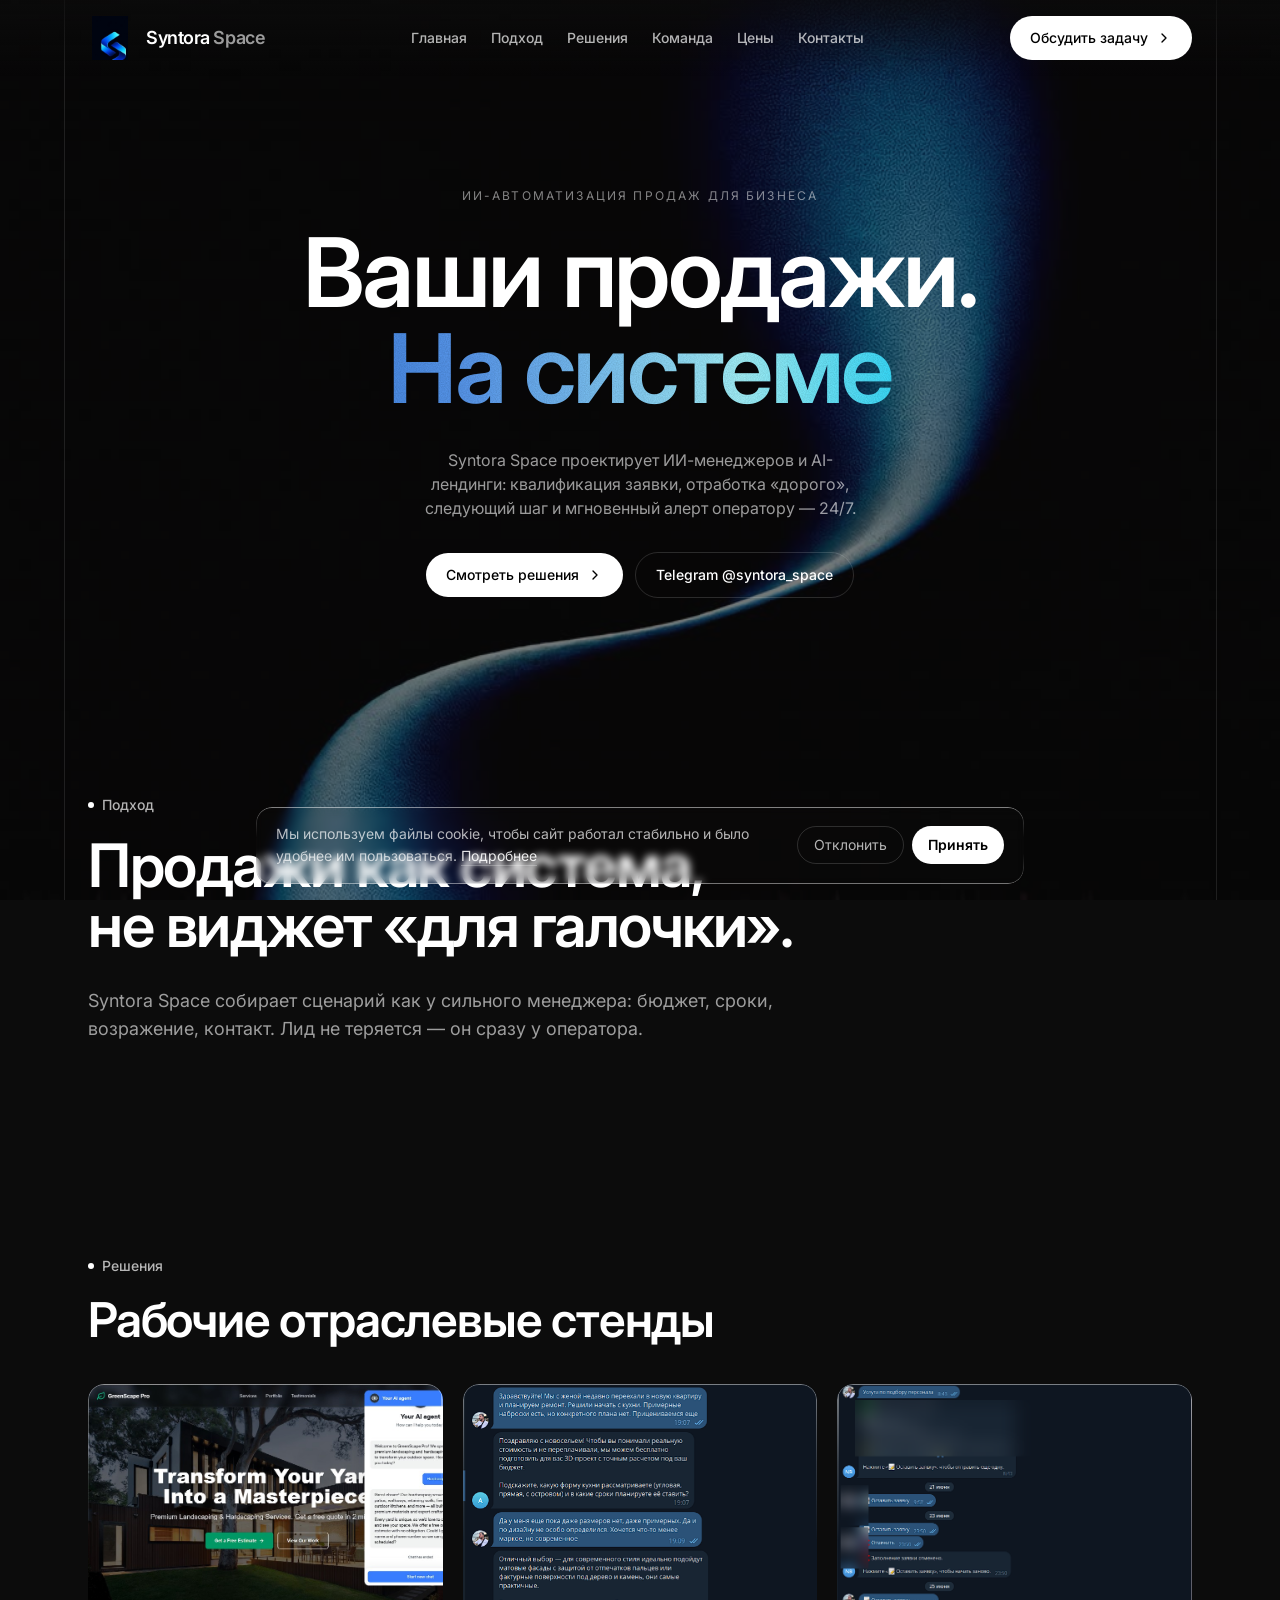
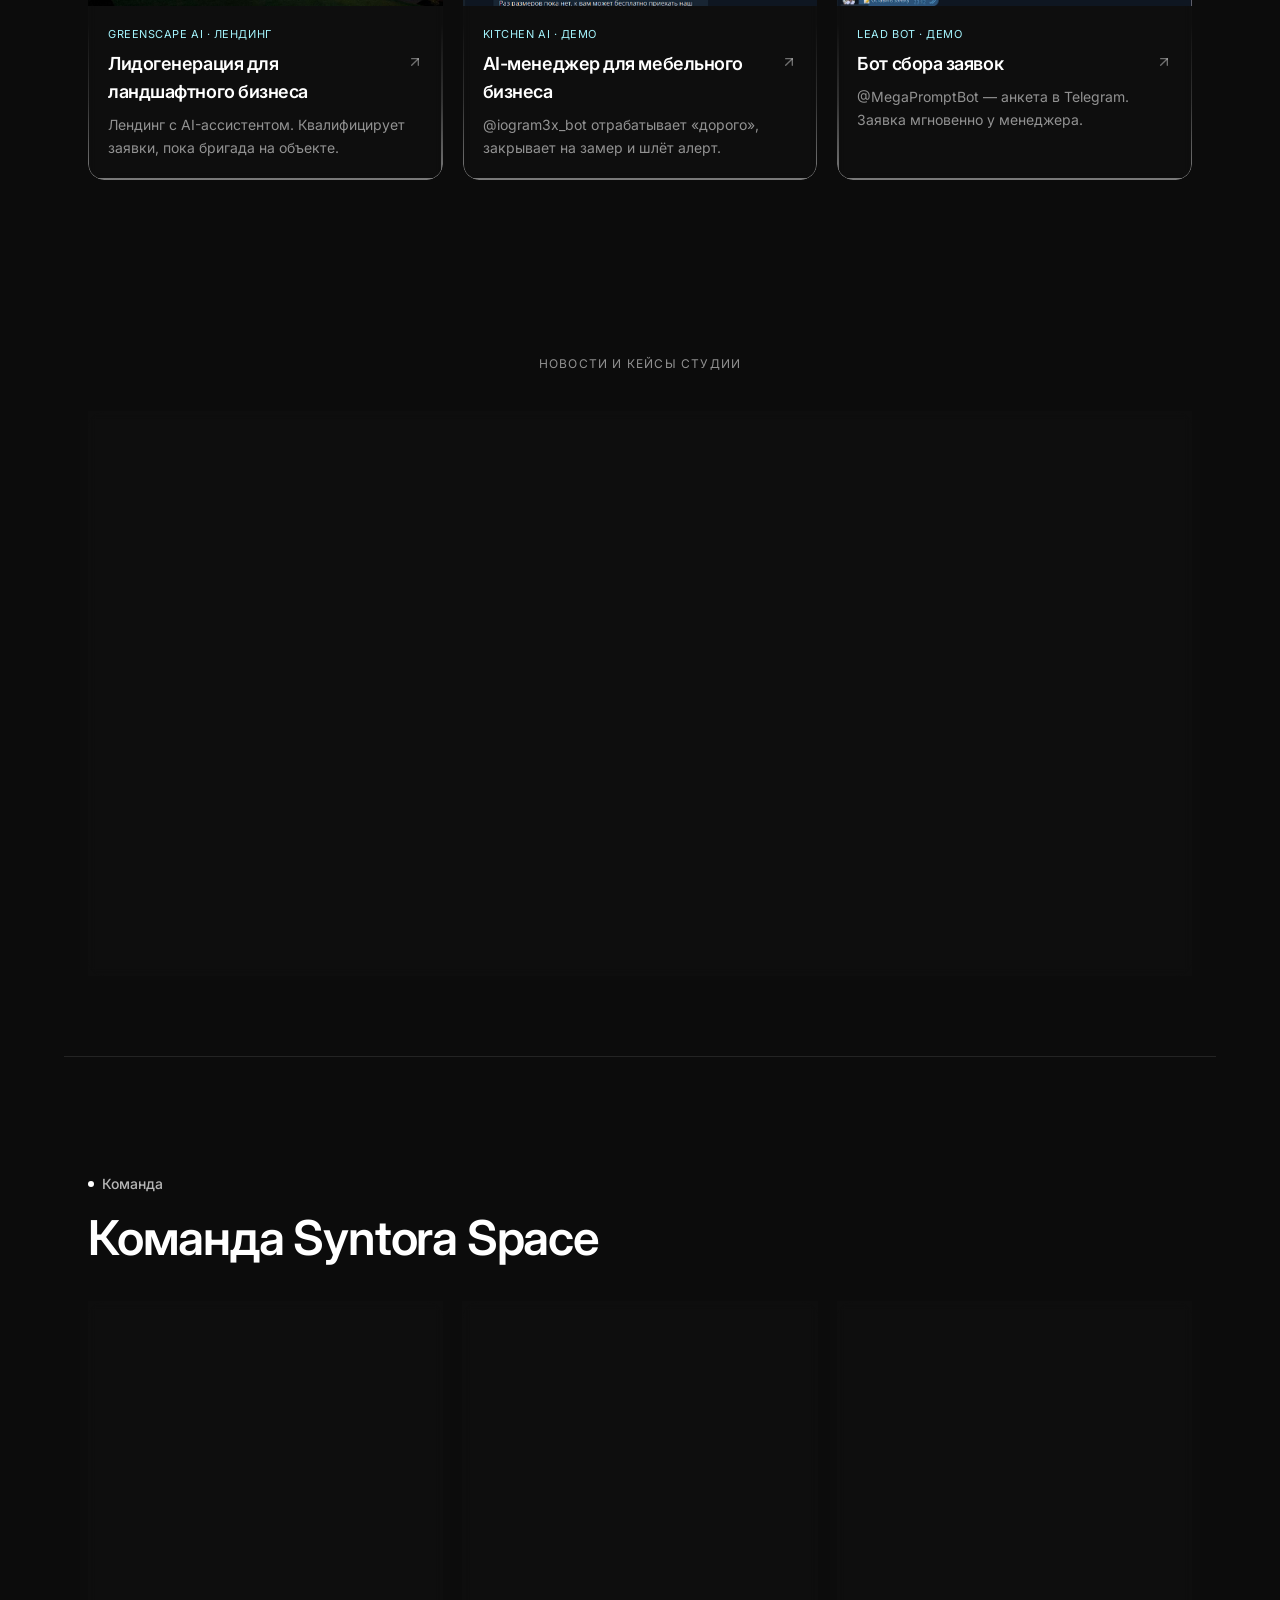
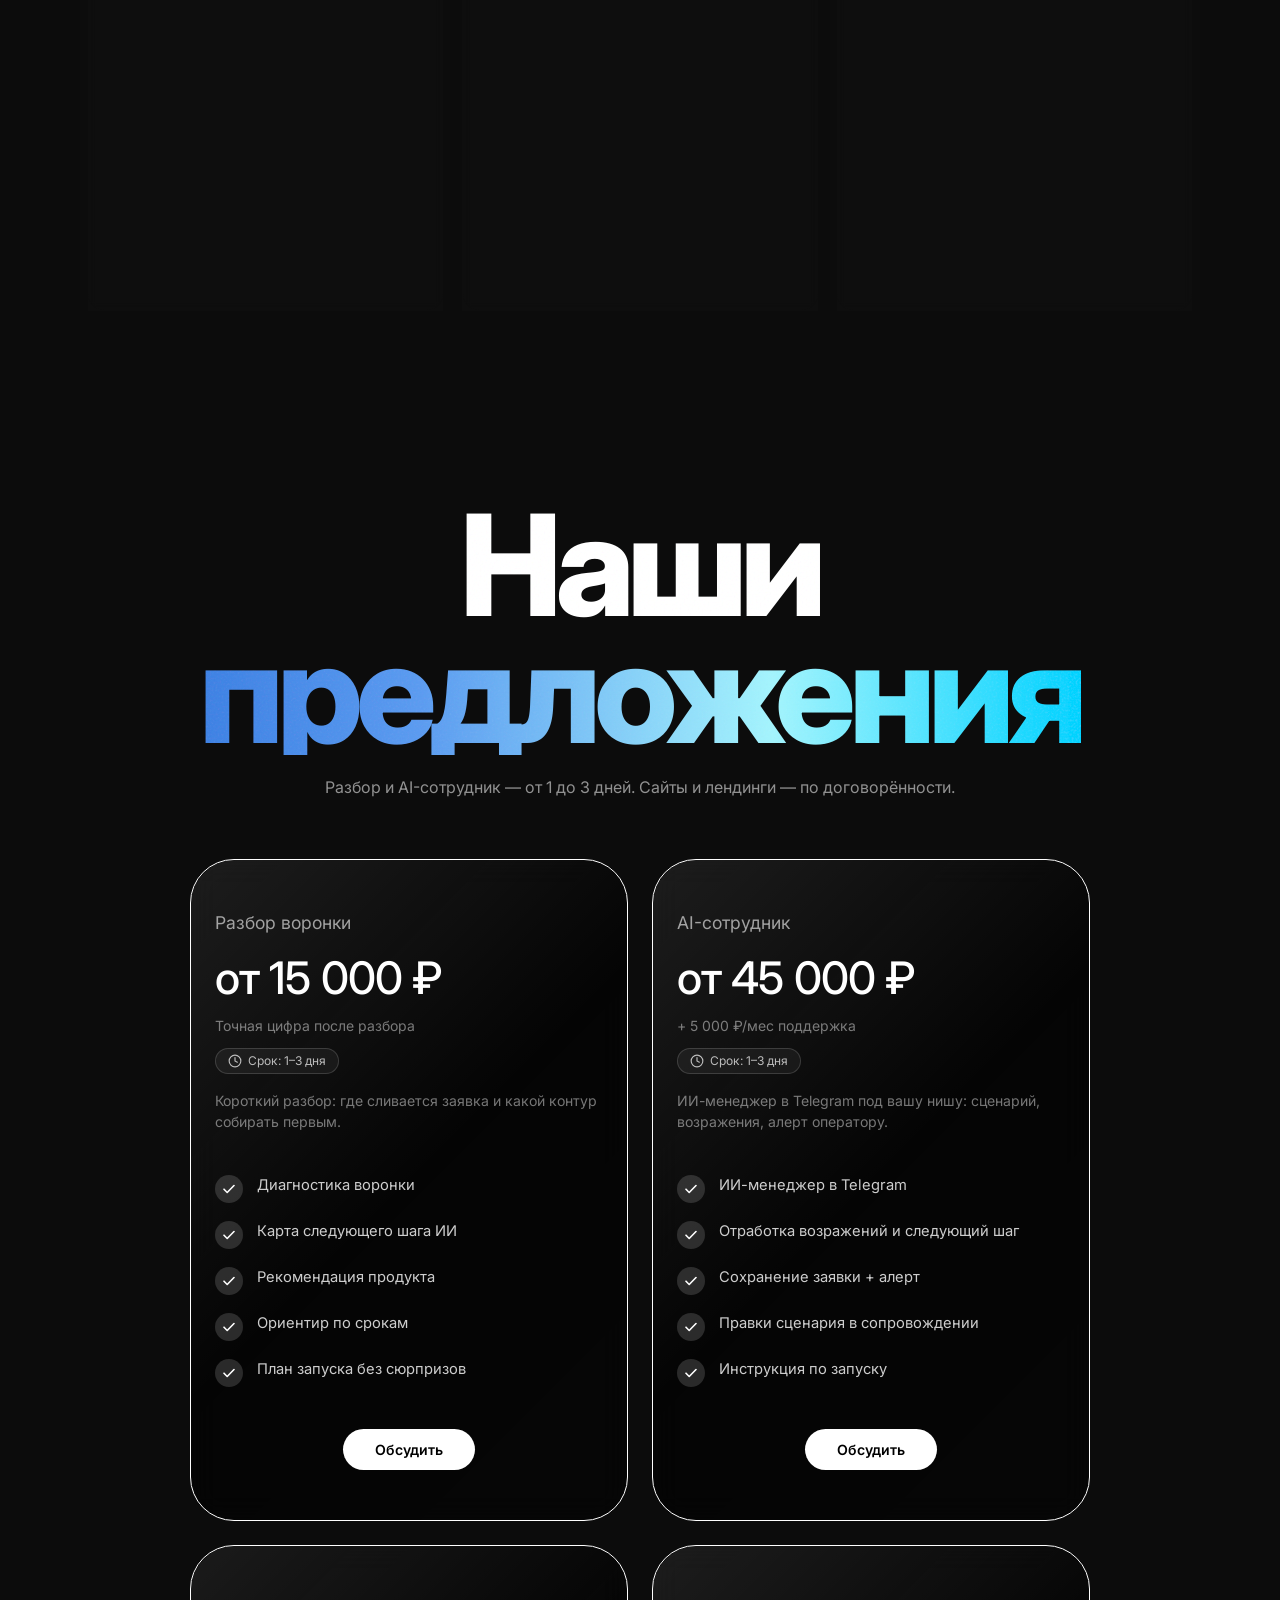
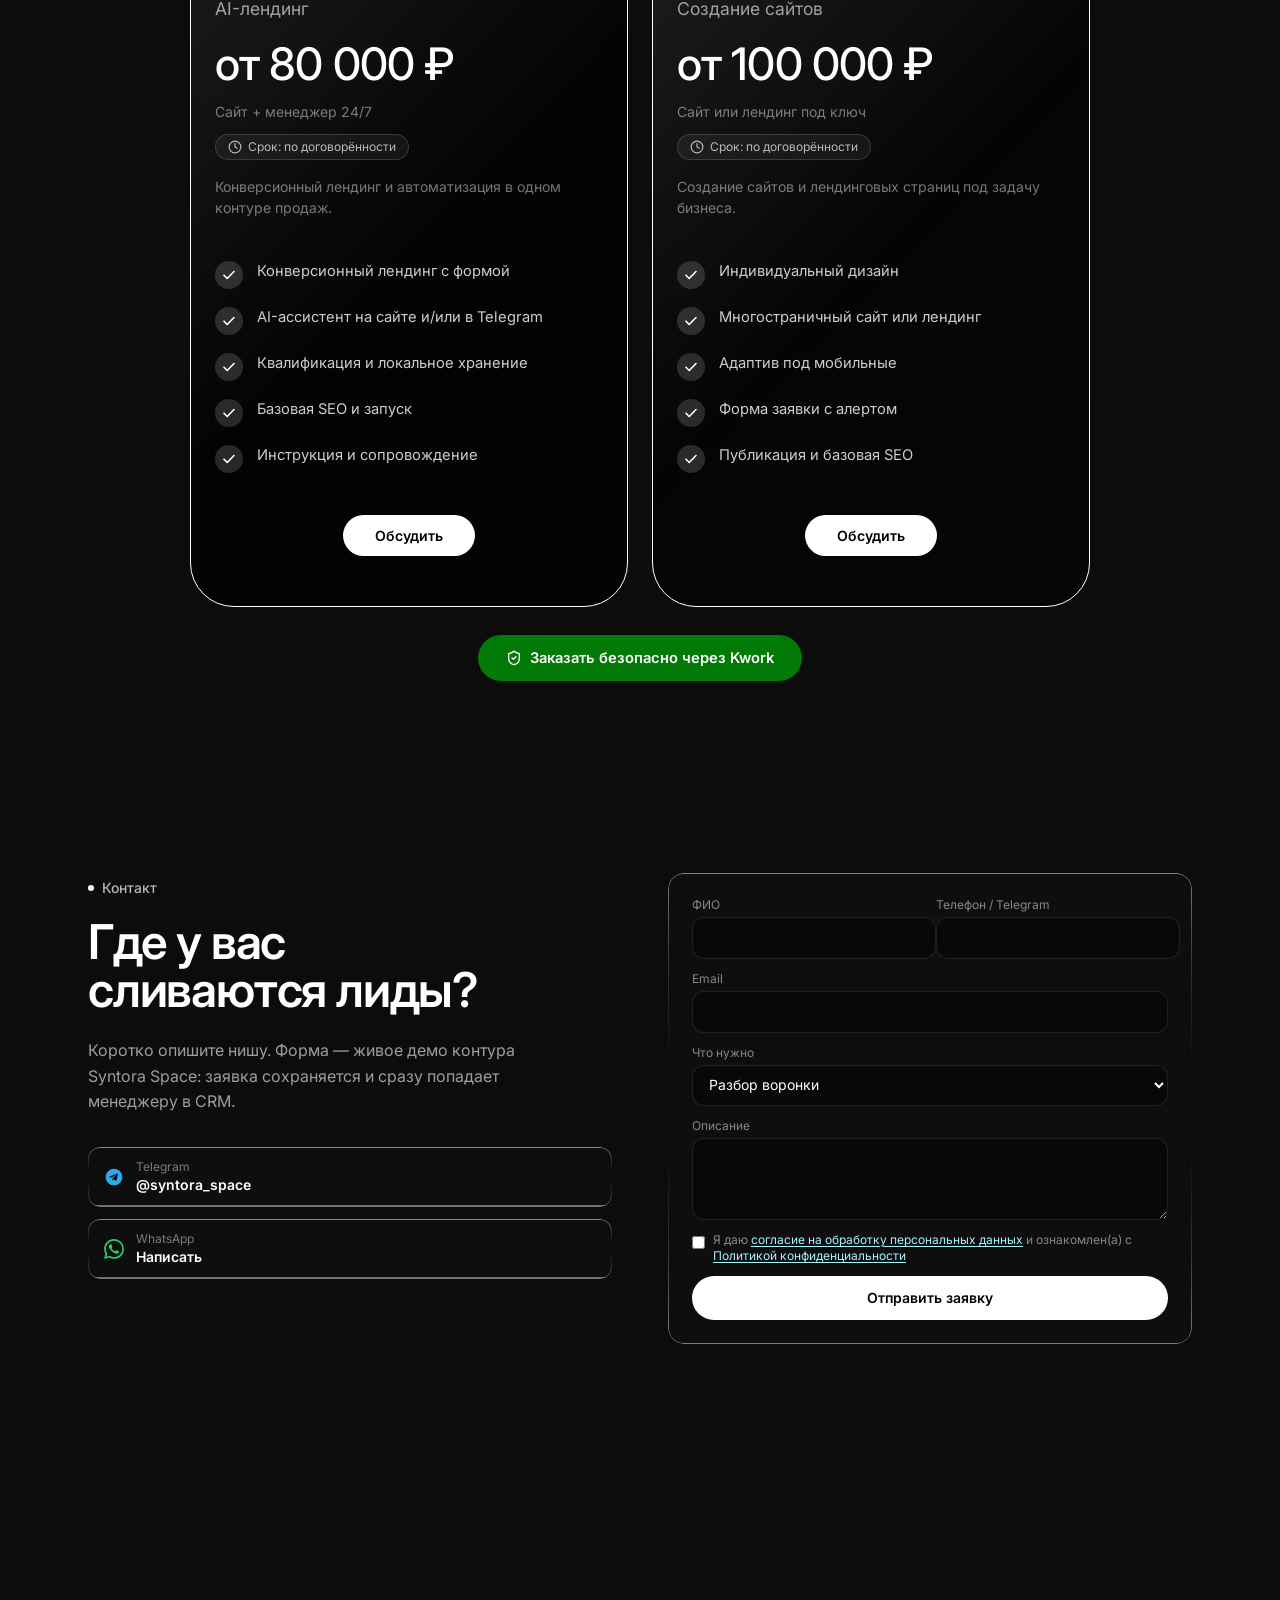
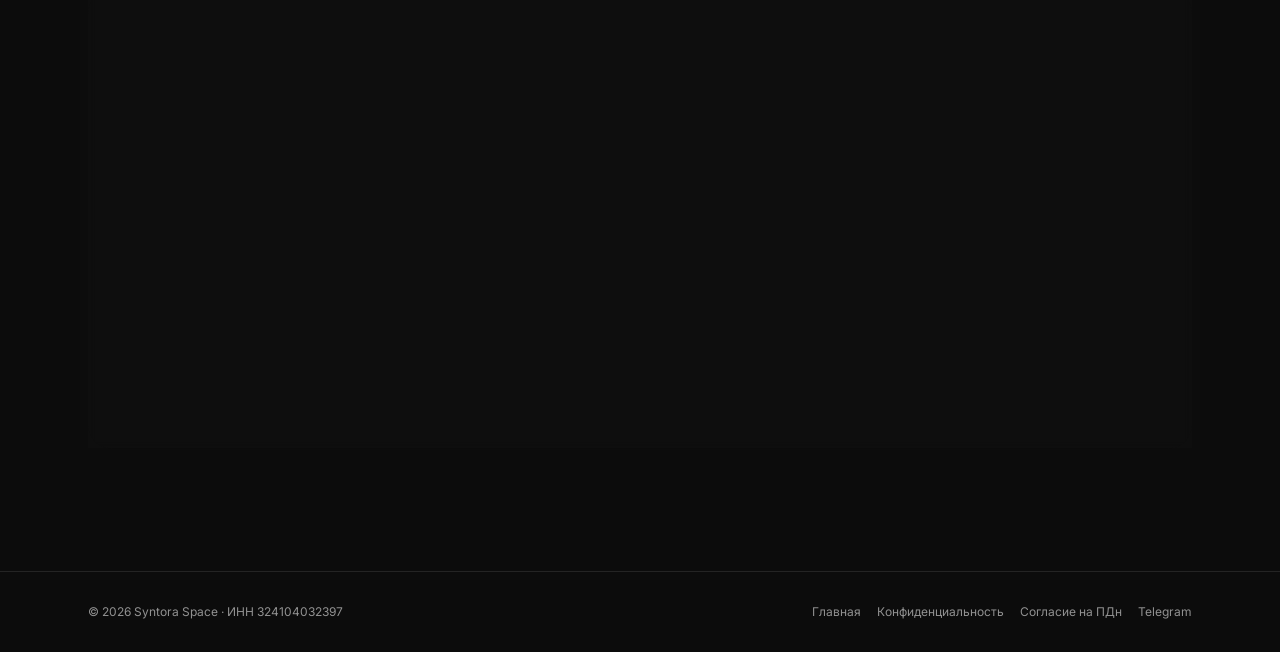
==== commit 0d90e1c4: "Softer cookie banner and legal copy without naming analytics vendor Co-authored-by: Cursor <cursorag" ====
--- a/index.html
+++ b/index.html
@@ -21,8 +21,8 @@
     <meta property="og:image" content="https://syntora.space/img/syntora-mark.png" />
     <meta name="twitter:card" content="summary" />
     <meta name="twitter:title" content="Syntora Space — ИИ-контуры продаж" />
-    <script type="module" crossorigin src="/assets/index-iZcxNrk_.js"></script>
-    <link rel="stylesheet" crossorigin href="/assets/index-B_GVi71e.css">
+    <script type="module" crossorigin src="/assets/index-CWglUWd7.js"></script>
+    <link rel="stylesheet" crossorigin href="/assets/index-tM4v02J5.css">
   </head>
   <body>
     <div id="root"></div>
--- a/assets/index-tM4v02J5.css
+++ b/assets/index-tM4v02J5.css
@@ -0,0 +1 @@
+@import "https://fonts.googleapis.com/css2?family=Inter:wght@400;500;600;700;800;900&display=swap";*,:before,:after,::backdrop{--tw-border-spacing-x:0;--tw-border-spacing-y:0;--tw-translate-x:0;--tw-translate-y:0;--tw-rotate:0;--tw-skew-x:0;--tw-skew-y:0;--tw-scale-x:1;--tw-scale-y:1;--tw-pan-x: ;--tw-pan-y: ;--tw-pinch-zoom: ;--tw-scroll-snap-strictness:proximity;--tw-gradient-from-position: ;--tw-gradient-via-position: ;--tw-gradient-to-position: ;--tw-ordinal: ;--tw-slashed-zero: ;--tw-numeric-figure: ;--tw-numeric-spacing: ;--tw-numeric-fraction: ;--tw-ring-inset: ;--tw-ring-offset-width:0px;--tw-ring-offset-color:#fff;--tw-ring-color:#3b82f680;--tw-ring-offset-shadow:0 0 #0000;--tw-ring-shadow:0 0 #0000;--tw-shadow:0 0 #0000;--tw-shadow-colored:0 0 #0000;--tw-blur: ;--tw-brightness: ;--tw-contrast: ;--tw-grayscale: ;--tw-hue-rotate: ;--tw-invert: ;--tw-saturate: ;--tw-sepia: ;--tw-drop-shadow: ;--tw-backdrop-blur: ;--tw-backdrop-brightness: ;--tw-backdrop-contrast: ;--tw-backdrop-grayscale: ;--tw-backdrop-hue-rotate: ;--tw-backdrop-invert: ;--tw-backdrop-opacity: ;--tw-backdrop-saturate: ;--tw-backdrop-sepia: ;--tw-contain-size: ;--tw-contain-layout: ;--tw-contain-paint: ;--tw-contain-style: }*,:before,:after{box-sizing:border-box;border:0 solid #e5e7eb}:before,:after{--tw-content:""}html,:host{-webkit-text-size-adjust:100%;tab-size:4;font-feature-settings:normal;font-variation-settings:normal;-webkit-tap-highlight-color:transparent;font-family:Inter,system-ui,sans-serif;line-height:1.5}body{line-height:inherit;margin:0}hr{height:0;color:inherit;border-top-width:1px}abbr:where([title]){-webkit-text-decoration:underline dotted;text-decoration:underline dotted}h1,h2,h3,h4,h5,h6{font-size:inherit;font-weight:inherit}a{color:inherit;-webkit-text-decoration:inherit;text-decoration:inherit}b,strong{font-weight:bolder}code,kbd,samp,pre{font-feature-settings:normal;font-variation-settings:normal;font-family:ui-monospace,SFMono-Regular,Menlo,Monaco,Consolas,Liberation Mono,Courier New,monospace;font-size:1em}small{font-size:80%}sub,sup{vertical-align:baseline;font-size:75%;line-height:0;position:relative}sub{bottom:-.25em}sup{top:-.5em}table{text-indent:0;border-color:inherit;border-collapse:collapse}button,input,optgroup,select,textarea{font-feature-settings:inherit;font-variation-settings:inherit;font-family:inherit;font-size:100%;font-weight:inherit;line-height:inherit;letter-spacing:inherit;color:inherit;margin:0;padding:0}button,select{text-transform:none}button,input:where([type=button]),input:where([type=reset]),input:where([type=submit]){-webkit-appearance:button;background-color:#0000;background-image:none}:-moz-focusring{outline:auto}:-moz-ui-invalid{box-shadow:none}progress{vertical-align:baseline}::-webkit-inner-spin-button{height:auto}::-webkit-outer-spin-button{height:auto}[type=search]{-webkit-appearance:textfield;outline-offset:-2px}::-webkit-search-decoration{-webkit-appearance:none}::-webkit-file-upload-button{-webkit-appearance:button;font:inherit}summary{display:list-item}blockquote,dl,dd,h1,h2,h3,h4,h5,h6,hr,figure,p,pre{margin:0}fieldset{margin:0;padding:0}legend{padding:0}ol,ul,menu{margin:0;padding:0;list-style:none}dialog{padding:0}textarea{resize:vertical}input::-moz-placeholder{opacity:1;color:#9ca3af}textarea::-moz-placeholder{opacity:1;color:#9ca3af}input::placeholder,textarea::placeholder{opacity:1;color:#9ca3af}button,[role=button]{cursor:pointer}:disabled{cursor:default}img,svg,video,canvas,audio,iframe,embed,object{vertical-align:middle;display:block}img,video{max-width:100%;height:auto}[hidden]:where(:not([hidden=until-found])){display:none}.pointer-events-none{pointer-events:none}.\!visible{visibility:visible!important}.visible{visibility:visible}.fixed{position:fixed}.absolute{position:absolute}.relative{position:relative}.inset-0{inset:0}.inset-x-0{left:0;right:0}.inset-y-0{top:0;bottom:0}.-left-\[9999px\]{left:-9999px}.bottom-0{bottom:0}.left-1\/2{left:50%}.top-0{top:0}.top-auto{top:auto}.z-0{z-index:0}.z-10{z-index:10}.z-50{z-index:50}.z-\[5\]{z-index:5}.z-\[60\]{z-index:60}.mx-auto{margin-left:auto;margin-right:auto}.mb-10{margin-bottom:2.5rem}.mb-5{margin-bottom:1.25rem}.mt-1{margin-top:.25rem}.mt-10{margin-top:2.5rem}.mt-2{margin-top:.5rem}.mt-3{margin-top:.75rem}.mt-4{margin-top:1rem}.mt-5{margin-top:1.25rem}.mt-6{margin-top:1.5rem}.mt-8{margin-top:2rem}.block{display:block}.flex{display:flex}.inline-flex{display:inline-flex}.grid{display:grid}.hidden{display:none}.aspect-\[16\/10\]{aspect-ratio:16/10}.aspect-\[2\.4\/1\]{aspect-ratio:2.4}.aspect-\[4\/5\]{aspect-ratio:4/5}.h-1\.5{height:.375rem}.h-11{height:2.75rem}.h-3\.5{height:.875rem}.h-4{height:1rem}.h-5{height:1.25rem}.h-8{height:2rem}.h-\[76px\]{height:76px}.h-full{height:100%}.h-px{height:1px}.min-h-screen{min-height:100vh}.w-1\.5{width:.375rem}.w-11{width:2.75rem}.w-3\.5{width:.875rem}.w-4{width:1rem}.w-5{width:1.25rem}.w-8{width:2rem}.w-full{width:100%}.w-px{width:1px}.max-w-3xl{max-width:48rem}.max-w-4xl{max-width:56rem}.max-w-6xl{max-width:72rem}.max-w-md{max-width:28rem}.flex-1{flex:1}.shrink-0{flex-shrink:0}.-translate-x-\[calc\(50\%\+36rem\)\]{--tw-translate-x:calc(calc(50% + 36rem) * -1);transform:translate(var(--tw-translate-x), var(--tw-translate-y)) rotate(var(--tw-rotate)) skewX(var(--tw-skew-x)) skewY(var(--tw-skew-y)) scaleX(var(--tw-scale-x)) scaleY(var(--tw-scale-y))}.translate-x-\[calc\(-50\%\+36rem\)\]{--tw-translate-x:calc(-50% + 36rem);transform:translate(var(--tw-translate-x), var(--tw-translate-y)) rotate(var(--tw-rotate)) skewX(var(--tw-skew-x)) skewY(var(--tw-skew-y)) scaleX(var(--tw-scale-x)) scaleY(var(--tw-scale-y))}.resize-y{resize:vertical}.scroll-mt-24{scroll-margin-top:6rem}.flex-col{flex-direction:column}.flex-wrap{flex-wrap:wrap}.items-start{align-items:flex-start}.items-center{align-items:center}.justify-center{justify-content:center}.justify-between{justify-content:space-between}.gap-1{gap:.25rem}.gap-1\.5{gap:.375rem}.gap-10{gap:2.5rem}.gap-2{gap:.5rem}.gap-3{gap:.75rem}.gap-3\.5{gap:.875rem}.gap-4{gap:1rem}.gap-5{gap:1.25rem}.gap-6{gap:1.5rem}.space-y-1>:not([hidden])~:not([hidden]){--tw-space-y-reverse:0;margin-top:calc(.25rem * calc(1 - var(--tw-space-y-reverse)));margin-bottom:calc(.25rem * var(--tw-space-y-reverse))}.space-y-3>:not([hidden])~:not([hidden]){--tw-space-y-reverse:0;margin-top:calc(.75rem * calc(1 - var(--tw-space-y-reverse)));margin-bottom:calc(.75rem * var(--tw-space-y-reverse))}.self-start{align-self:flex-start}.overflow-hidden{overflow:hidden}.rounded-2xl{border-radius:1rem}.rounded-3xl{border-radius:1.5rem}.rounded-full{border-radius:9999px}.rounded-xl{border-radius:.75rem}.border{border-width:1px}.border-b{border-bottom-width:1px}.border-t{border-top-width:1px}.border-white\/10{border-color:#ffffff1a}.border-white\/15{border-color:#ffffff26}.bg-\[\#0c0c0c\]{--tw-bg-opacity:1;background-color:rgb(12 12 12/var(--tw-bg-opacity,1))}.bg-\[\#0c0c0c\]\/55{background-color:#0c0c0c8c}.bg-\[\#0c0c0c\]\/85{background-color:#0c0c0cd9}.bg-black\/40{background-color:#0006}.bg-black\/90{background-color:#000000e6}.bg-white{--tw-bg-opacity:1;background-color:rgb(255 255 255/var(--tw-bg-opacity,1))}.bg-white\/10{background-color:#ffffff1a}.bg-white\/5{background-color:#ffffff0d}.bg-gradient-to-b{background-image:linear-gradient(to bottom, var(--tw-gradient-stops))}.from-\[\#0c0c0c\]\/70{--tw-gradient-from:#0c0c0cb3 var(--tw-gradient-from-position);--tw-gradient-to:#0c0c0c00 var(--tw-gradient-to-position);--tw-gradient-stops:var(--tw-gradient-from), var(--tw-gradient-to)}.to-transparent{--tw-gradient-to:transparent var(--tw-gradient-to-position)}.object-contain{-o-object-fit:contain;object-fit:contain}.object-cover{-o-object-fit:cover;object-fit:cover}.object-top{-o-object-position:top;object-position:top}.p-4{padding:1rem}.p-5{padding:1.25rem}.px-2{padding-left:.5rem;padding-right:.5rem}.px-3{padding-left:.75rem;padding-right:.75rem}.px-4{padding-left:1rem;padding-right:1rem}.px-5{padding-left:1.25rem;padding-right:1.25rem}.px-6{padding-left:1.5rem;padding-right:1.5rem}.px-8{padding-left:2rem;padding-right:2rem}.py-0\.5{padding-top:.125rem;padding-bottom:.125rem}.py-1{padding-top:.25rem;padding-bottom:.25rem}.py-16{padding-top:4rem;padding-bottom:4rem}.py-2{padding-top:.5rem;padding-bottom:.5rem}.py-2\.5{padding-top:.625rem;padding-bottom:.625rem}.py-20{padding-top:5rem;padding-bottom:5rem}.py-3{padding-top:.75rem;padding-bottom:.75rem}.py-4{padding-top:1rem;padding-bottom:1rem}.py-8{padding-top:2rem;padding-bottom:2rem}.pb-20{padding-bottom:5rem}.pb-\[max\(1rem\,env\(safe-area-inset-bottom\)\)\]{padding-bottom:max(1rem, env(safe-area-inset-bottom))}.pt-16{padding-top:4rem}.pt-3{padding-top:.75rem}.text-center{text-align:center}.text-3xl{font-size:1.875rem;line-height:2.25rem}.text-4xl{font-size:2.25rem;line-height:2.5rem}.text-5xl{font-size:3rem;line-height:1}.text-\[11px\]{font-size:11px}.text-base{font-size:1rem;line-height:1.5rem}.text-lg{font-size:1.125rem;line-height:1.75rem}.text-sm{font-size:.875rem;line-height:1.25rem}.text-xs{font-size:.75rem;line-height:1rem}.font-medium{font-weight:500}.font-semibold{font-weight:600}.uppercase{text-transform:uppercase}.leading-\[0\.92\]{line-height:.92}.leading-\[1\.02\]{line-height:1.02}.leading-\[1\.05\]{line-height:1.05}.leading-\[1\.55\]{line-height:1.55}.leading-\[1\.5\]{line-height:1.5}.leading-\[1\.65\]{line-height:1.65}.leading-\[1\.6\]{line-height:1.6}.leading-relaxed{line-height:1.625}.tracking-\[0\.18em\]{letter-spacing:.18em}.tracking-tight{letter-spacing:-.025em}.tracking-wider{letter-spacing:.05em}.tracking-widest{letter-spacing:.1em}.text-\[\#25D366\]{--tw-text-opacity:1;color:rgb(37 211 102/var(--tw-text-opacity,1))}.text-\[\#2AABEE\]{--tw-text-opacity:1;color:rgb(42 171 238/var(--tw-text-opacity,1))}.text-\[\#A4F4FD\]{--tw-text-opacity:1;color:rgb(164 244 253/var(--tw-text-opacity,1))}.text-black{--tw-text-opacity:1;color:rgb(0 0 0/var(--tw-text-opacity,1))}.text-emerald-300{--tw-text-opacity:1;color:rgb(110 231 183/var(--tw-text-opacity,1))}.text-rose-300{--tw-text-opacity:1;color:rgb(253 164 175/var(--tw-text-opacity,1))}.text-white{--tw-text-opacity:1;color:rgb(255 255 255/var(--tw-text-opacity,1))}.text-white\/40{color:#fff6}.text-white\/45{color:#ffffff73}.text-white\/50{color:#ffffff80}.text-white\/55{color:#ffffff8c}.text-white\/60{color:#fff9}.text-white\/65{color:#ffffffa6}.text-white\/70{color:#ffffffb3}.text-white\/80{color:#fffc}.text-white\/90{color:#ffffffe6}.underline{text-decoration-line:underline}.decoration-white\/25{text-decoration-color:#ffffff40}.underline-offset-2{text-underline-offset:2px}.underline-offset-4{text-underline-offset:4px}.accent-\[\#A4F4FD\]{accent-color:#a4f4fd}.opacity-30{opacity:.3}.opacity-90{opacity:.9}.outline-none{outline-offset:2px;outline:2px solid #0000}.filter{filter:var(--tw-blur) var(--tw-brightness) var(--tw-contrast) var(--tw-grayscale) var(--tw-hue-rotate) var(--tw-invert) var(--tw-saturate) var(--tw-sepia) var(--tw-drop-shadow)}.backdrop-blur-xl{--tw-backdrop-blur:blur(24px);-webkit-backdrop-filter:var(--tw-backdrop-blur) var(--tw-backdrop-brightness) var(--tw-backdrop-contrast) var(--tw-backdrop-grayscale) var(--tw-backdrop-hue-rotate) var(--tw-backdrop-invert) var(--tw-backdrop-opacity) var(--tw-backdrop-saturate) var(--tw-backdrop-sepia);backdrop-filter:var(--tw-backdrop-blur) var(--tw-backdrop-brightness) var(--tw-backdrop-contrast) var(--tw-backdrop-grayscale) var(--tw-backdrop-hue-rotate) var(--tw-backdrop-invert) var(--tw-backdrop-opacity) var(--tw-backdrop-saturate) var(--tw-backdrop-sepia)}.backdrop-filter{-webkit-backdrop-filter:var(--tw-backdrop-blur) var(--tw-backdrop-brightness) var(--tw-backdrop-contrast) var(--tw-backdrop-grayscale) var(--tw-backdrop-hue-rotate) var(--tw-backdrop-invert) var(--tw-backdrop-opacity) var(--tw-backdrop-saturate) var(--tw-backdrop-sepia);backdrop-filter:var(--tw-backdrop-blur) var(--tw-backdrop-brightness) var(--tw-backdrop-contrast) var(--tw-backdrop-grayscale) var(--tw-backdrop-hue-rotate) var(--tw-backdrop-invert) var(--tw-backdrop-opacity) var(--tw-backdrop-saturate) var(--tw-backdrop-sepia)}.transition{transition-property:color,background-color,border-color,text-decoration-color,fill,stroke,opacity,box-shadow,transform,filter,-webkit-backdrop-filter,backdrop-filter;transition-duration:.15s;transition-timing-function:cubic-bezier(.4,0,.2,1)}.transition-all{transition-property:all;transition-duration:.15s;transition-timing-function:cubic-bezier(.4,0,.2,1)}.transition-colors{transition-property:color,background-color,border-color,text-decoration-color,fill,stroke;transition-duration:.15s;transition-timing-function:cubic-bezier(.4,0,.2,1)}.transition-opacity{transition-property:opacity;transition-duration:.15s;transition-timing-function:cubic-bezier(.4,0,.2,1)}.transition-transform{transition-property:transform;transition-duration:.15s;transition-timing-function:cubic-bezier(.4,0,.2,1)}.duration-500{transition-duration:.5s}html{scroll-behavior:smooth}html,body{-webkit-font-smoothing:antialiased;color:#fff;background-color:#0c0c0c;font-family:Inter,system-ui,sans-serif}body{overflow-x:hidden}::selection{background-color:#3d81e34d}.bg-hero-fallback{background:radial-gradient(60% 50% at 20% 0,#00d2ff2e,#0000 70%),radial-gradient(55% 45% at 85% 15%,#0b25518c,#0000 70%),#0c0c0c}@keyframes shiny{0%{background-position:-200%}to{background-position:200%}}.animate-shiny{animation:6s linear infinite shiny}.liquid-glass{background-blend-mode:luminosity;-webkit-backdrop-filter:blur(4px);backdrop-filter:blur(4px);background:#ffffff03;border:none;position:relative;overflow:hidden;box-shadow:inset 0 1px 1px #ffffff1a}@supports not ((-webkit-backdrop-filter:blur(4px)) or (backdrop-filter:blur(4px))){.liquid-glass{background:#ffffff0d;border:1px solid #ffffff1f}}.liquid-glass:before{content:"";border-radius:inherit;-webkit-mask-composite:xor;pointer-events:none;background:linear-gradient(#ffffff73 0%,#ffffff26 20%,#fff0 40% 60%,#ffffff26 80%,#ffffff73 100%);padding:1.4px;position:absolute;inset:0;-webkit-mask-image:linear-gradient(#fff 0 0),linear-gradient(#fff 0 0);mask-image:linear-gradient(#fff 0 0),linear-gradient(#fff 0 0);-webkit-mask-position:0 0,0 0;mask-position:0 0,0 0;-webkit-mask-size:auto,auto;mask-size:auto,auto;-webkit-mask-repeat:repeat,repeat;mask-repeat:repeat,repeat;-webkit-mask-clip:content-box,border-box;mask-clip:content-box,border-box;-webkit-mask-origin:content-box,border-box;mask-origin:content-box,border-box;-webkit-mask-composite:xor;mask-composite:exclude;-webkit-mask-source-type:auto,auto;mask-mode:match-source,match-source}@supports not ((-webkit-mask-composite:xor) or (mask-composite:exclude) or (-webkit-mask-composite:xor)){.liquid-glass:before{display:none}}.shiny-text{color:#a4f4fd;background-image:linear-gradient(90deg,#3d81e3 0%,#5b9bf0 12.5%,#a4f4fd 32.5%,#00d2ff 50%,#5b9bf0 67.5%,#3d81e3 87.5% 100%);background-size:200%}@supports ((-webkit-background-clip:text) or (background-clip:text)){.shiny-text{color:#0000;-webkit-text-fill-color:transparent;filter:url(#c3-noise);-webkit-background-clip:text;background-clip:text}}@supports ((-moz-appearance:none)){.shiny-text,.c3-watermark-main{filter:none}}.c3-pricing-section{flex-direction:column;align-items:center;padding:40px 20px 80px;display:flex;position:relative;overflow-x:hidden}.c3-watermark-container{text-align:center;z-index:2;width:100%;max-width:1100px;margin-top:40px;position:relative}.c3-watermark-main{letter-spacing:-.05em;filter:url(#c3-noise-pricing);flex-direction:column;align-items:center;font-size:min(9rem,11vw);font-weight:800;line-height:.9;display:flex}.c3-watermark-line-1{color:#fff}.c3-watermark-line-2{background:linear-gradient(90deg,#3d81e3 0%,#5b9bf0 25%,#a4f4fd 65%,#00d2ff 100%);color:#0000;-webkit-text-fill-color:transparent;-webkit-background-clip:text;background-clip:text}@supports not ((-webkit-background-clip:text) or (background-clip:text)){.c3-watermark-line-2{color:#00d2ff;-webkit-text-fill-color:#00d2ff;background:0 0}}.c3-grid{z-index:3;grid-template-columns:repeat(2,minmax(0,1fr));gap:24px;width:100%;max-width:900px;margin-top:60px;display:grid;position:relative}.c3-card{-webkit-backdrop-filter:blur(14px)brightness(.91);backdrop-filter:blur(14px)brightness(.91);background:linear-gradient(135deg,#000000b3,#0006);border:1px solid #fff;border-radius:44px;flex-direction:column;min-height:580px;padding:50px 24px;transition:all .6s cubic-bezier(.22,1,.36,1);display:flex;position:relative;overflow:hidden}.c3-card:before{content:"";border-radius:inherit;pointer-events:none;background:linear-gradient(135deg,#ffffff1a 0%,#fff0 50%);position:absolute;inset:0}.c3-card:hover{background:#0f0f0f99;border-color:#22d3eeb3;transform:translateY(-12px)scale(1.01)}.c3-card-pro{background:linear-gradient(135deg,#000000d9,#0000008c)}.c3-tier-small{color:#fff9;font-size:1.1rem;font-weight:400}.c3-tier-large{letter-spacing:-.02em;color:#fff;margin-top:8px;font-size:2.8rem;font-weight:500}.c3-desc{color:#ffffff73;min-height:3.2em;margin-top:16px;margin-bottom:40px;font-size:.88rem;line-height:1.5}.c3-list{margin:0 0 24px;padding:0;list-style:none}.c3-list li{color:#fffc;align-items:flex-start;gap:14px;margin-bottom:18px;font-size:.92rem;line-height:1.4;display:flex}.c3-check{background:#ffffff26;border-radius:50%;flex-shrink:0;justify-content:center;align-items:center;width:28px;height:28px;display:inline-flex}.c3-btn{color:#000;cursor:pointer;background:#fff;border:none;border-radius:100px;align-self:center;margin-top:auto;padding:10px 32px;font-size:.88rem;font-weight:600;transition:all .3s cubic-bezier(.22,1,.36,1)}.c3-btn:hover{background:#f5f5f5;transform:scale(1.02);box-shadow:0 8px 24px #ffffff26}.c3-kwork{z-index:3;color:#fff;background:#037a07;border-radius:100px;justify-content:center;align-items:center;gap:8px;margin-top:28px;padding:12px 28px;font-size:.92rem;font-weight:600;text-decoration:none;transition:all .3s cubic-bezier(.22,1,.36,1);display:inline-flex;position:relative}.c3-kwork:hover{background:#026205;transform:scale(1.02);box-shadow:0 8px 24px #04b70a47}@media (prefers-reduced-motion:reduce){html{scroll-behavior:auto}.animate-shiny{animation:none}.c3-card,.c3-btn,.c3-kwork{transition:none}}@media (width<=1024px){.c3-watermark-main{filter:none;font-size:3.5rem}.c3-watermark-line-2{-webkit-text-fill-color:#00d2ff;color:#00d2ff;background:0 0}.c3-grid{scroll-snap-type:x mandatory;scrollbar-width:none;gap:16px;width:100vw;padding:0 20px;display:flex;overflow-x:auto;transform:none}.c3-grid::-webkit-scrollbar{display:none}.c3-card{scroll-snap-align:center;flex:0 0 320px}}.last\:border-0:last-child{border-width:0}.empty\:hidden:empty{display:none}.hover\:translate-y-\[-4px\]:hover{--tw-translate-y:-4px;transform:translate(var(--tw-translate-x), var(--tw-translate-y)) rotate(var(--tw-rotate)) skewX(var(--tw-skew-x)) skewY(var(--tw-skew-y)) scaleX(var(--tw-scale-x)) scaleY(var(--tw-scale-y))}.hover\:bg-white\/5:hover{background-color:#ffffff0d}.hover\:bg-white\/90:hover{background-color:#ffffffe6}.hover\:bg-white\/\[0\.03\]:hover{background-color:#ffffff08}.hover\:text-white:hover{--tw-text-opacity:1;color:rgb(255 255 255/var(--tw-text-opacity,1))}.hover\:text-white\/70:hover{color:#ffffffb3}.focus\:border-white\/40:focus{border-color:#fff6}.focus-visible\:ring-2:focus-visible{--tw-ring-offset-shadow:var(--tw-ring-inset) 0 0 0 var(--tw-ring-offset-width) var(--tw-ring-offset-color);--tw-ring-shadow:var(--tw-ring-inset) 0 0 0 calc(2px + var(--tw-ring-offset-width)) var(--tw-ring-color);box-shadow:var(--tw-ring-offset-shadow), var(--tw-ring-shadow), var(--tw-shadow,0 0 #0000)}.focus-visible\:ring-\[\#A4F4FD\]\/40:focus-visible{--tw-ring-color:#a4f4fd66}.active\:scale-\[0\.98\]:active{--tw-scale-x:.98;--tw-scale-y:.98;transform:translate(var(--tw-translate-x), var(--tw-translate-y)) rotate(var(--tw-rotate)) skewX(var(--tw-skew-x)) skewY(var(--tw-skew-y)) scaleX(var(--tw-scale-x)) scaleY(var(--tw-scale-y))}.disabled\:opacity-60:disabled{opacity:.6}.group:hover .group-hover\:translate-x-px{--tw-translate-x:1px;transform:translate(var(--tw-translate-x), var(--tw-translate-y)) rotate(var(--tw-rotate)) skewX(var(--tw-skew-x)) skewY(var(--tw-skew-y)) scaleX(var(--tw-scale-x)) scaleY(var(--tw-scale-y))}.group:hover .group-hover\:scale-\[1\.04\]{--tw-scale-x:1.04;--tw-scale-y:1.04;transform:translate(var(--tw-translate-x), var(--tw-translate-y)) rotate(var(--tw-rotate)) skewX(var(--tw-skew-x)) skewY(var(--tw-skew-y)) scaleX(var(--tw-scale-x)) scaleY(var(--tw-scale-y))}.group:hover .group-hover\:text-white{--tw-text-opacity:1;color:rgb(255 255 255/var(--tw-text-opacity,1))}.group:hover .group-hover\:opacity-100{opacity:1}@supports ((-webkit-backdrop-filter:var(--tw)) or (backdrop-filter:var(--tw))){.supports-\[backdrop-filter\]\:bg-\[\#0c0c0c\]\/70{background-color:#0c0c0cb3}.supports-\[backdrop-filter\]\:bg-black\/70{background-color:#000000b3}}@media (width>=640px){.sm\:grid-cols-2{grid-template-columns:repeat(2,minmax(0,1fr))}.sm\:flex-row{flex-direction:row}.sm\:items-center{align-items:center}.sm\:justify-between{justify-content:space-between}.sm\:text-6xl{font-size:3.75rem;line-height:1}.sm\:text-lg{font-size:1.125rem;line-height:1.75rem}}@media (width>=768px){.md\:block{display:block}.md\:grid-cols-2{grid-template-columns:repeat(2,minmax(0,1fr))}.md\:grid-cols-3{grid-template-columns:repeat(3,minmax(0,1fr))}.md\:flex-row{flex-direction:row}.md\:items-center{align-items:center}.md\:justify-end{justify-content:flex-end}.md\:gap-14{gap:3.5rem}.md\:gap-6{gap:1.5rem}.md\:p-6{padding:1.5rem}.md\:py-20{padding-top:5rem;padding-bottom:5rem}.md\:py-24{padding-top:6rem;padding-bottom:6rem}.md\:py-28{padding-top:7rem;padding-bottom:7rem}.md\:py-32{padding-top:8rem;padding-bottom:8rem}.md\:pt-28{padding-top:7rem}.md\:text-5xl{font-size:3rem;line-height:1}.md\:text-6xl{font-size:3.75rem;line-height:1}.md\:text-8xl{font-size:6rem;line-height:1}.md\:text-base{font-size:1rem;line-height:1.5rem}.md\:text-lg{font-size:1.125rem;line-height:1.75rem}}@media (width>=1024px){.lg\:block{display:block}.lg\:flex{display:flex}.lg\:hidden{display:none}.lg\:text-6xl{font-size:3.75rem;line-height:1}}
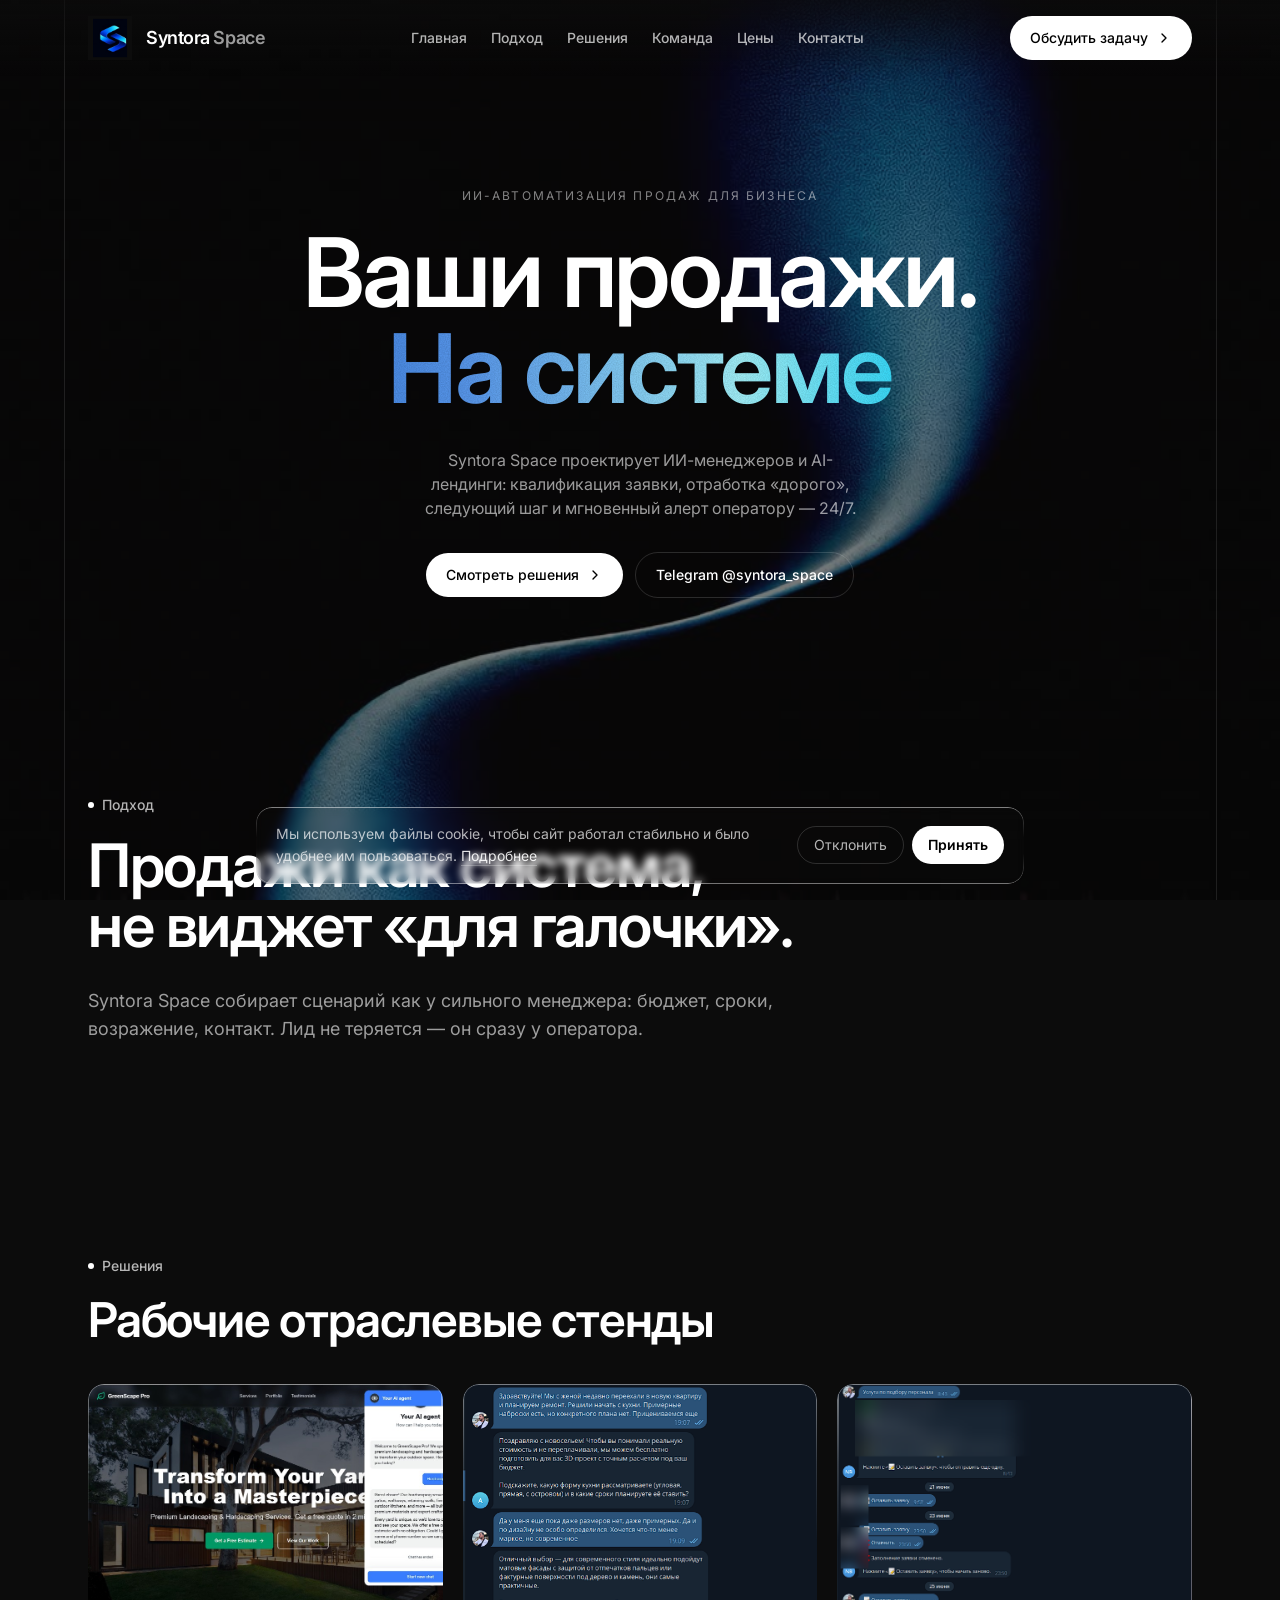
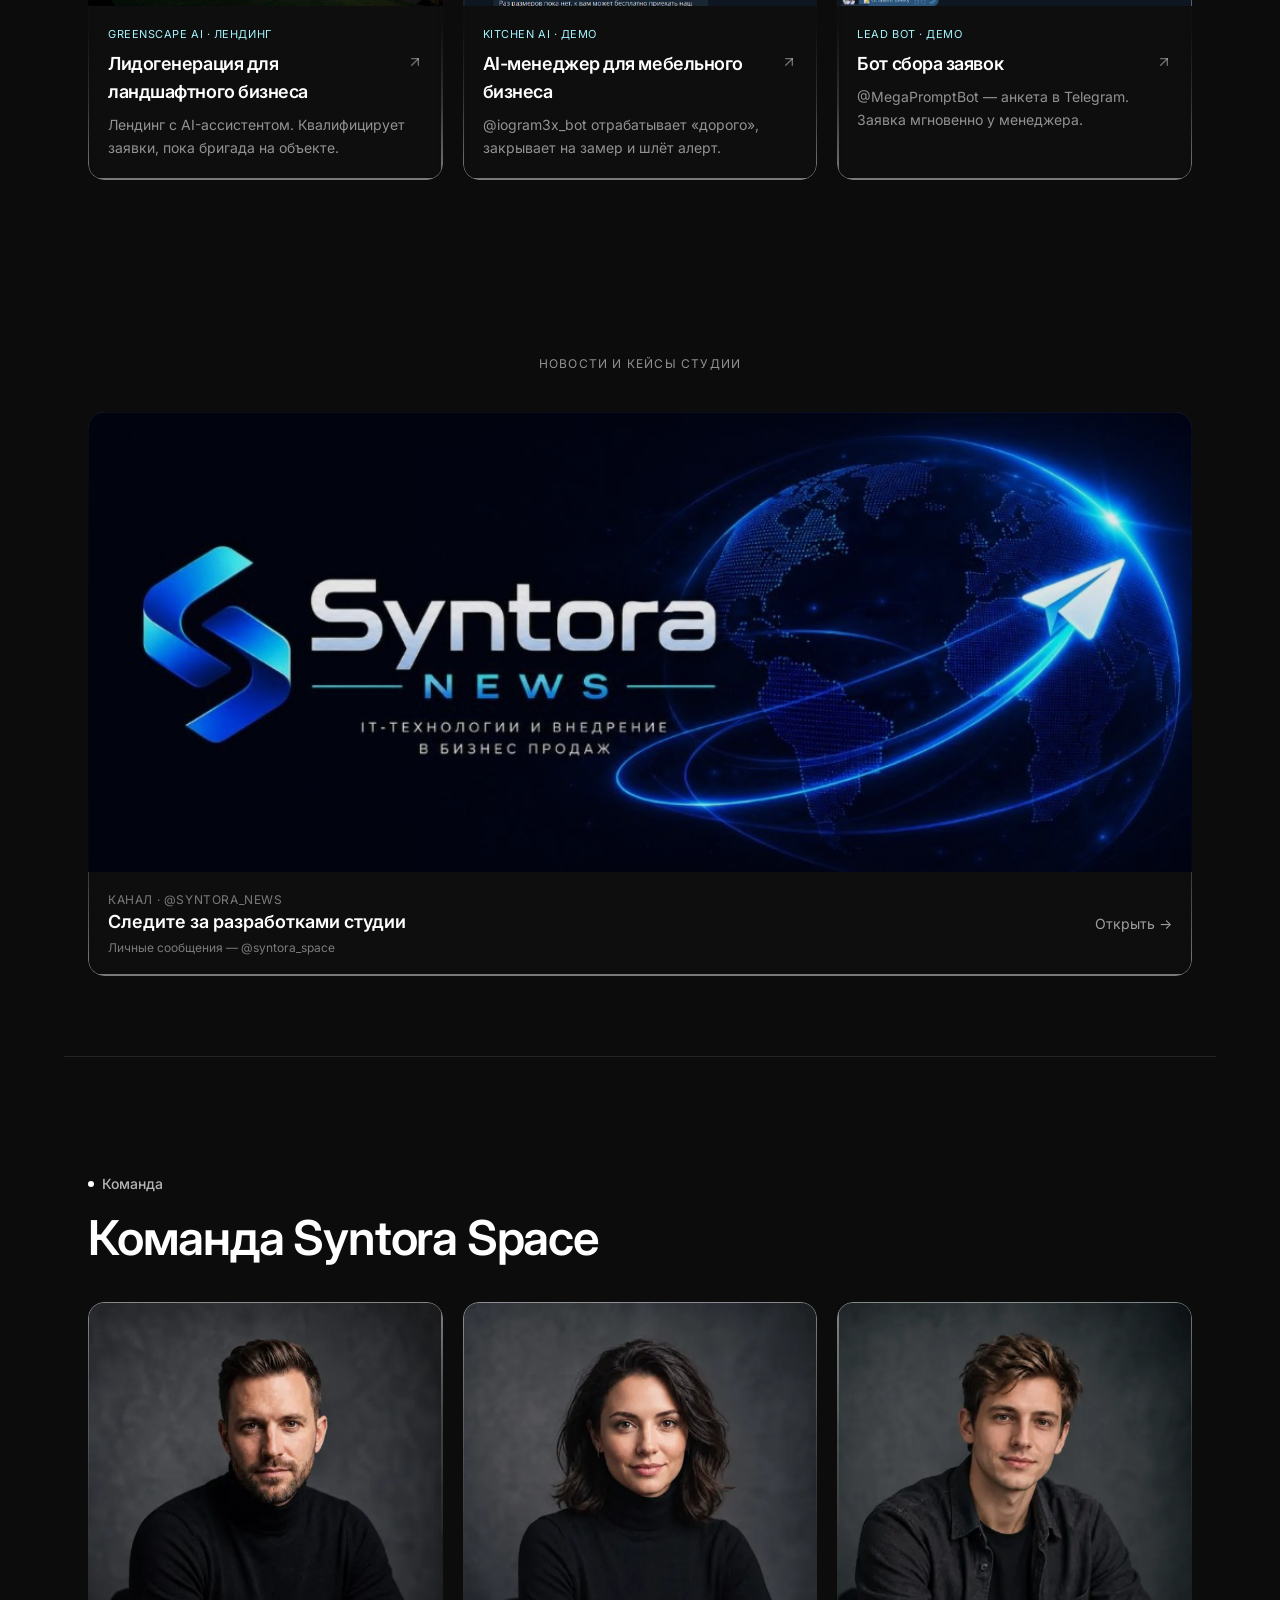
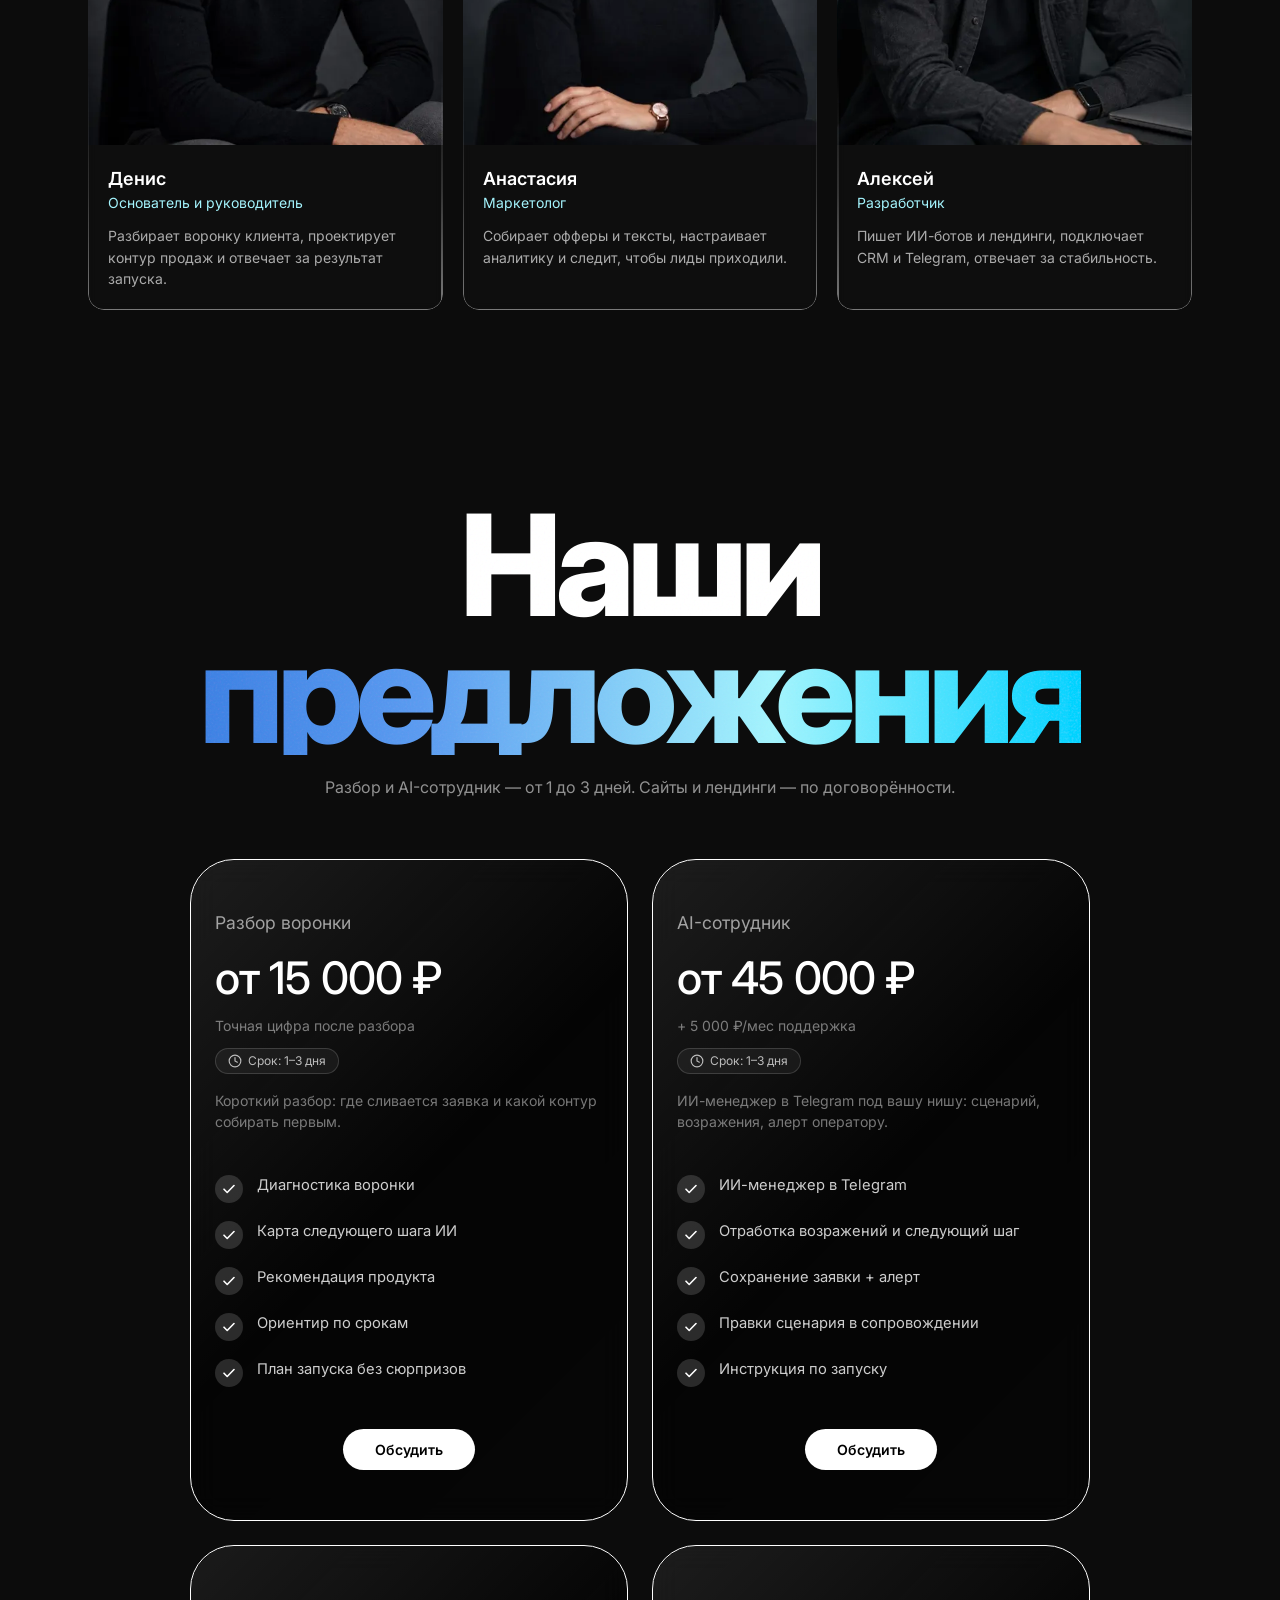
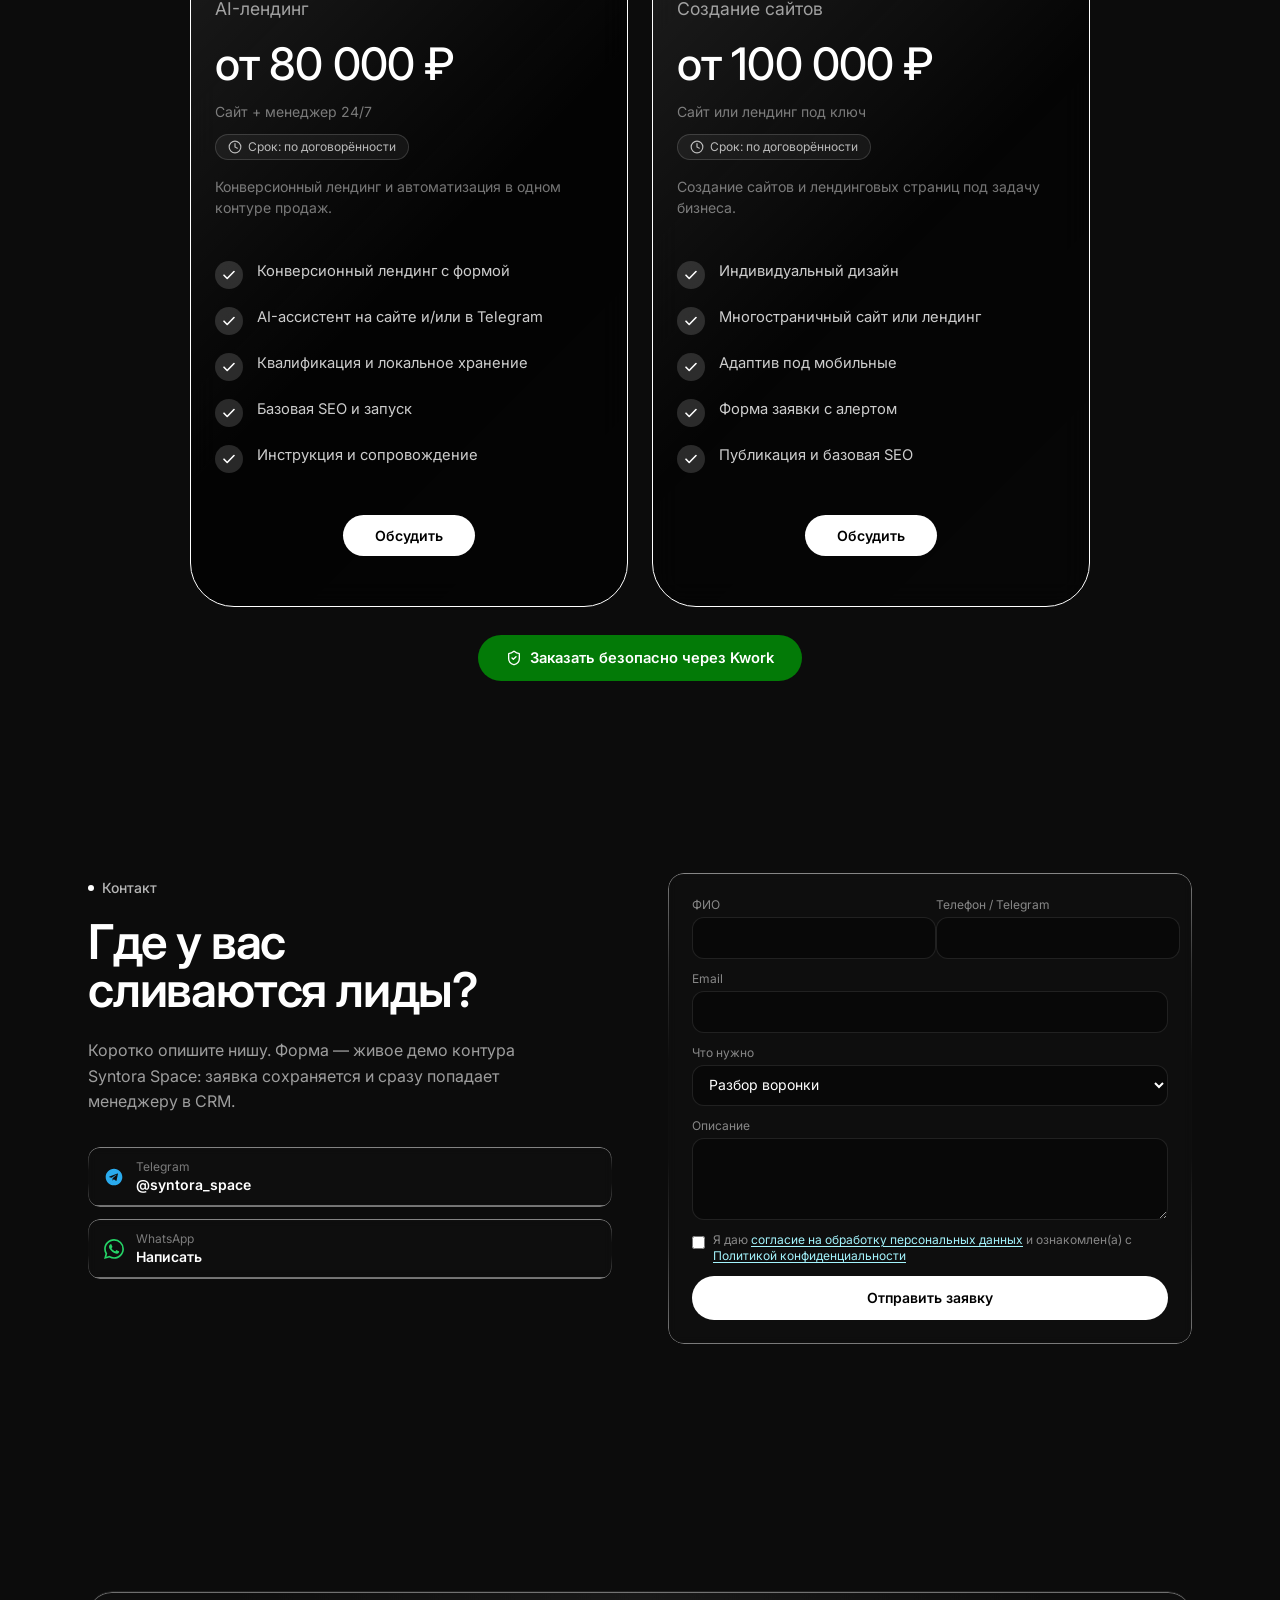
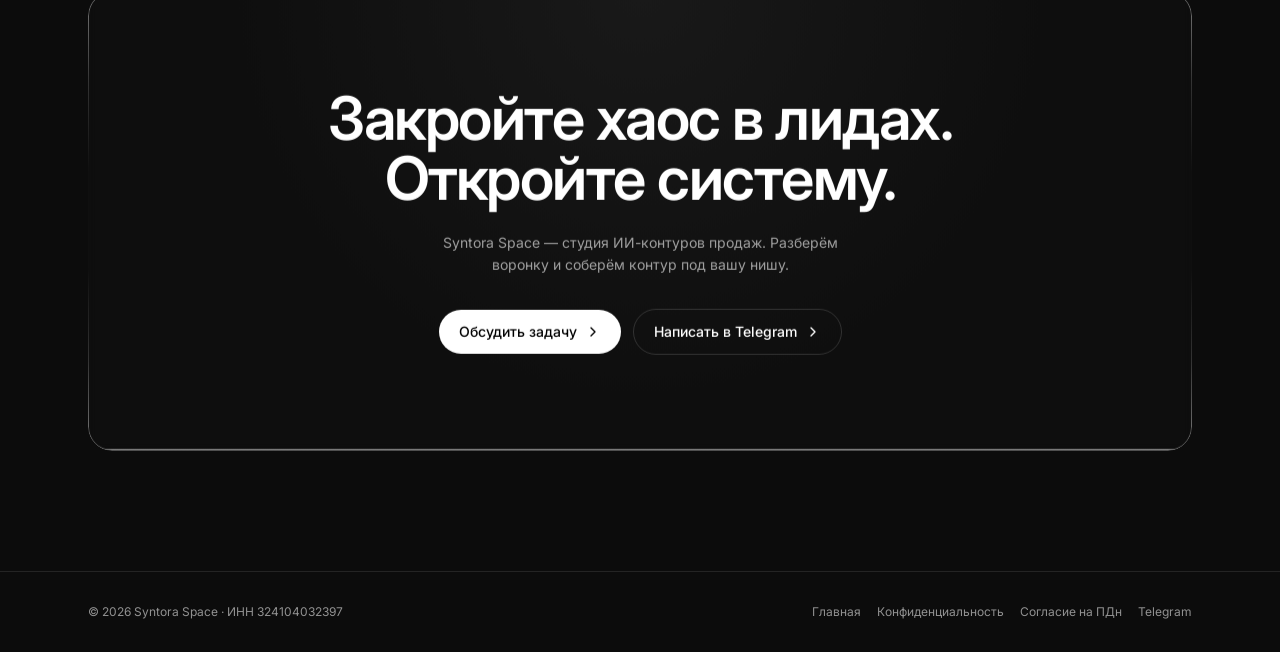
==== commit 59cfff6f: "Fix navbar mark: full S with padding so it is not cropped Co-authored-by: Cursor <cursoragent@cursor" ====
--- a/index.html
+++ b/index.html
@@ -21,8 +21,8 @@
     <meta property="og:image" content="https://syntora.space/img/syntora-mark.png" />
     <meta name="twitter:card" content="summary" />
     <meta name="twitter:title" content="Syntora Space — ИИ-контуры продаж" />
-    <script type="module" crossorigin src="/assets/index-CWglUWd7.js"></script>
-    <link rel="stylesheet" crossorigin href="/assets/index-tM4v02J5.css">
+    <script type="module" crossorigin src="/assets/index-bpX99zkb.js"></script>
+    <link rel="stylesheet" crossorigin href="/assets/index-BHSqNzdQ.css">
   </head>
   <body>
     <div id="root"></div>
--- a/assets/index-BHSqNzdQ.css
+++ b/assets/index-BHSqNzdQ.css
@@ -0,0 +1 @@
+@import "https://fonts.googleapis.com/css2?family=Inter:wght@400;500;600;700;800;900&display=swap";*,:before,:after,::backdrop{--tw-border-spacing-x:0;--tw-border-spacing-y:0;--tw-translate-x:0;--tw-translate-y:0;--tw-rotate:0;--tw-skew-x:0;--tw-skew-y:0;--tw-scale-x:1;--tw-scale-y:1;--tw-pan-x: ;--tw-pan-y: ;--tw-pinch-zoom: ;--tw-scroll-snap-strictness:proximity;--tw-gradient-from-position: ;--tw-gradient-via-position: ;--tw-gradient-to-position: ;--tw-ordinal: ;--tw-slashed-zero: ;--tw-numeric-figure: ;--tw-numeric-spacing: ;--tw-numeric-fraction: ;--tw-ring-inset: ;--tw-ring-offset-width:0px;--tw-ring-offset-color:#fff;--tw-ring-color:#3b82f680;--tw-ring-offset-shadow:0 0 #0000;--tw-ring-shadow:0 0 #0000;--tw-shadow:0 0 #0000;--tw-shadow-colored:0 0 #0000;--tw-blur: ;--tw-brightness: ;--tw-contrast: ;--tw-grayscale: ;--tw-hue-rotate: ;--tw-invert: ;--tw-saturate: ;--tw-sepia: ;--tw-drop-shadow: ;--tw-backdrop-blur: ;--tw-backdrop-brightness: ;--tw-backdrop-contrast: ;--tw-backdrop-grayscale: ;--tw-backdrop-hue-rotate: ;--tw-backdrop-invert: ;--tw-backdrop-opacity: ;--tw-backdrop-saturate: ;--tw-backdrop-sepia: ;--tw-contain-size: ;--tw-contain-layout: ;--tw-contain-paint: ;--tw-contain-style: }*,:before,:after{box-sizing:border-box;border:0 solid #e5e7eb}:before,:after{--tw-content:""}html,:host{-webkit-text-size-adjust:100%;tab-size:4;font-feature-settings:normal;font-variation-settings:normal;-webkit-tap-highlight-color:transparent;font-family:Inter,system-ui,sans-serif;line-height:1.5}body{line-height:inherit;margin:0}hr{height:0;color:inherit;border-top-width:1px}abbr:where([title]){-webkit-text-decoration:underline dotted;text-decoration:underline dotted}h1,h2,h3,h4,h5,h6{font-size:inherit;font-weight:inherit}a{color:inherit;-webkit-text-decoration:inherit;text-decoration:inherit}b,strong{font-weight:bolder}code,kbd,samp,pre{font-feature-settings:normal;font-variation-settings:normal;font-family:ui-monospace,SFMono-Regular,Menlo,Monaco,Consolas,Liberation Mono,Courier New,monospace;font-size:1em}small{font-size:80%}sub,sup{vertical-align:baseline;font-size:75%;line-height:0;position:relative}sub{bottom:-.25em}sup{top:-.5em}table{text-indent:0;border-color:inherit;border-collapse:collapse}button,input,optgroup,select,textarea{font-feature-settings:inherit;font-variation-settings:inherit;font-family:inherit;font-size:100%;font-weight:inherit;line-height:inherit;letter-spacing:inherit;color:inherit;margin:0;padding:0}button,select{text-transform:none}button,input:where([type=button]),input:where([type=reset]),input:where([type=submit]){-webkit-appearance:button;background-color:#0000;background-image:none}:-moz-focusring{outline:auto}:-moz-ui-invalid{box-shadow:none}progress{vertical-align:baseline}::-webkit-inner-spin-button{height:auto}::-webkit-outer-spin-button{height:auto}[type=search]{-webkit-appearance:textfield;outline-offset:-2px}::-webkit-search-decoration{-webkit-appearance:none}::-webkit-file-upload-button{-webkit-appearance:button;font:inherit}summary{display:list-item}blockquote,dl,dd,h1,h2,h3,h4,h5,h6,hr,figure,p,pre{margin:0}fieldset{margin:0;padding:0}legend{padding:0}ol,ul,menu{margin:0;padding:0;list-style:none}dialog{padding:0}textarea{resize:vertical}input::-moz-placeholder{opacity:1;color:#9ca3af}textarea::-moz-placeholder{opacity:1;color:#9ca3af}input::placeholder,textarea::placeholder{opacity:1;color:#9ca3af}button,[role=button]{cursor:pointer}:disabled{cursor:default}img,svg,video,canvas,audio,iframe,embed,object{vertical-align:middle;display:block}img,video{max-width:100%;height:auto}[hidden]:where(:not([hidden=until-found])){display:none}.pointer-events-none{pointer-events:none}.\!visible{visibility:visible!important}.visible{visibility:visible}.fixed{position:fixed}.absolute{position:absolute}.relative{position:relative}.inset-0{inset:0}.inset-x-0{left:0;right:0}.inset-y-0{top:0;bottom:0}.-left-\[9999px\]{left:-9999px}.bottom-0{bottom:0}.left-1\/2{left:50%}.top-0{top:0}.top-auto{top:auto}.z-0{z-index:0}.z-10{z-index:10}.z-50{z-index:50}.z-\[5\]{z-index:5}.z-\[60\]{z-index:60}.mx-auto{margin-left:auto;margin-right:auto}.mb-10{margin-bottom:2.5rem}.mb-5{margin-bottom:1.25rem}.mt-1{margin-top:.25rem}.mt-10{margin-top:2.5rem}.mt-2{margin-top:.5rem}.mt-3{margin-top:.75rem}.mt-4{margin-top:1rem}.mt-5{margin-top:1.25rem}.mt-6{margin-top:1.5rem}.mt-8{margin-top:2rem}.block{display:block}.flex{display:flex}.inline-flex{display:inline-flex}.grid{display:grid}.hidden{display:none}.aspect-\[16\/10\]{aspect-ratio:16/10}.aspect-\[2\.4\/1\]{aspect-ratio:2.4}.aspect-\[4\/5\]{aspect-ratio:4/5}.h-1\.5{height:.375rem}.h-11{height:2.75rem}.h-3\.5{height:.875rem}.h-4{height:1rem}.h-5{height:1.25rem}.h-8{height:2rem}.h-\[76px\]{height:76px}.h-full{height:100%}.h-px{height:1px}.min-h-screen{min-height:100vh}.w-1\.5{width:.375rem}.w-11{width:2.75rem}.w-3\.5{width:.875rem}.w-4{width:1rem}.w-5{width:1.25rem}.w-8{width:2rem}.w-full{width:100%}.w-px{width:1px}.max-w-3xl{max-width:48rem}.max-w-4xl{max-width:56rem}.max-w-6xl{max-width:72rem}.max-w-md{max-width:28rem}.flex-1{flex:1}.shrink-0{flex-shrink:0}.-translate-x-\[calc\(50\%\+36rem\)\]{--tw-translate-x:calc(calc(50% + 36rem) * -1);transform:translate(var(--tw-translate-x), var(--tw-translate-y)) rotate(var(--tw-rotate)) skewX(var(--tw-skew-x)) skewY(var(--tw-skew-y)) scaleX(var(--tw-scale-x)) scaleY(var(--tw-scale-y))}.translate-x-\[calc\(-50\%\+36rem\)\]{--tw-translate-x:calc(-50% + 36rem);transform:translate(var(--tw-translate-x), var(--tw-translate-y)) rotate(var(--tw-rotate)) skewX(var(--tw-skew-x)) skewY(var(--tw-skew-y)) scaleX(var(--tw-scale-x)) scaleY(var(--tw-scale-y))}.resize-y{resize:vertical}.scroll-mt-24{scroll-margin-top:6rem}.flex-col{flex-direction:column}.flex-wrap{flex-wrap:wrap}.items-start{align-items:flex-start}.items-center{align-items:center}.justify-center{justify-content:center}.justify-between{justify-content:space-between}.gap-1{gap:.25rem}.gap-1\.5{gap:.375rem}.gap-10{gap:2.5rem}.gap-2{gap:.5rem}.gap-3{gap:.75rem}.gap-3\.5{gap:.875rem}.gap-4{gap:1rem}.gap-5{gap:1.25rem}.gap-6{gap:1.5rem}.space-y-1>:not([hidden])~:not([hidden]){--tw-space-y-reverse:0;margin-top:calc(.25rem * calc(1 - var(--tw-space-y-reverse)));margin-bottom:calc(.25rem * var(--tw-space-y-reverse))}.space-y-3>:not([hidden])~:not([hidden]){--tw-space-y-reverse:0;margin-top:calc(.75rem * calc(1 - var(--tw-space-y-reverse)));margin-bottom:calc(.75rem * var(--tw-space-y-reverse))}.self-start{align-self:flex-start}.overflow-hidden{overflow:hidden}.overflow-visible{overflow:visible}.rounded-2xl{border-radius:1rem}.rounded-3xl{border-radius:1.5rem}.rounded-full{border-radius:9999px}.rounded-xl{border-radius:.75rem}.border{border-width:1px}.border-b{border-bottom-width:1px}.border-t{border-top-width:1px}.border-white\/10{border-color:#ffffff1a}.border-white\/15{border-color:#ffffff26}.bg-\[\#0c0c0c\]{--tw-bg-opacity:1;background-color:rgb(12 12 12/var(--tw-bg-opacity,1))}.bg-\[\#0c0c0c\]\/55{background-color:#0c0c0c8c}.bg-\[\#0c0c0c\]\/85{background-color:#0c0c0cd9}.bg-black\/40{background-color:#0006}.bg-black\/90{background-color:#000000e6}.bg-white{--tw-bg-opacity:1;background-color:rgb(255 255 255/var(--tw-bg-opacity,1))}.bg-white\/10{background-color:#ffffff1a}.bg-white\/5{background-color:#ffffff0d}.bg-gradient-to-b{background-image:linear-gradient(to bottom, var(--tw-gradient-stops))}.from-\[\#0c0c0c\]\/70{--tw-gradient-from:#0c0c0cb3 var(--tw-gradient-from-position);--tw-gradient-to:#0c0c0c00 var(--tw-gradient-to-position);--tw-gradient-stops:var(--tw-gradient-from), var(--tw-gradient-to)}.to-transparent{--tw-gradient-to:transparent var(--tw-gradient-to-position)}.object-contain{-o-object-fit:contain;object-fit:contain}.object-cover{-o-object-fit:cover;object-fit:cover}.object-center{-o-object-position:center;object-position:center}.object-top{-o-object-position:top;object-position:top}.p-4{padding:1rem}.p-5{padding:1.25rem}.px-2{padding-left:.5rem;padding-right:.5rem}.px-3{padding-left:.75rem;padding-right:.75rem}.px-4{padding-left:1rem;padding-right:1rem}.px-5{padding-left:1.25rem;padding-right:1.25rem}.px-6{padding-left:1.5rem;padding-right:1.5rem}.px-8{padding-left:2rem;padding-right:2rem}.py-0\.5{padding-top:.125rem;padding-bottom:.125rem}.py-1{padding-top:.25rem;padding-bottom:.25rem}.py-16{padding-top:4rem;padding-bottom:4rem}.py-2{padding-top:.5rem;padding-bottom:.5rem}.py-2\.5{padding-top:.625rem;padding-bottom:.625rem}.py-20{padding-top:5rem;padding-bottom:5rem}.py-3{padding-top:.75rem;padding-bottom:.75rem}.py-4{padding-top:1rem;padding-bottom:1rem}.py-8{padding-top:2rem;padding-bottom:2rem}.pb-20{padding-bottom:5rem}.pb-\[max\(1rem\,env\(safe-area-inset-bottom\)\)\]{padding-bottom:max(1rem, env(safe-area-inset-bottom))}.pt-16{padding-top:4rem}.pt-3{padding-top:.75rem}.text-center{text-align:center}.text-3xl{font-size:1.875rem;line-height:2.25rem}.text-4xl{font-size:2.25rem;line-height:2.5rem}.text-5xl{font-size:3rem;line-height:1}.text-\[11px\]{font-size:11px}.text-base{font-size:1rem;line-height:1.5rem}.text-lg{font-size:1.125rem;line-height:1.75rem}.text-sm{font-size:.875rem;line-height:1.25rem}.text-xs{font-size:.75rem;line-height:1rem}.font-medium{font-weight:500}.font-semibold{font-weight:600}.uppercase{text-transform:uppercase}.leading-\[0\.92\]{line-height:.92}.leading-\[1\.02\]{line-height:1.02}.leading-\[1\.05\]{line-height:1.05}.leading-\[1\.55\]{line-height:1.55}.leading-\[1\.5\]{line-height:1.5}.leading-\[1\.65\]{line-height:1.65}.leading-\[1\.6\]{line-height:1.6}.leading-relaxed{line-height:1.625}.tracking-\[0\.18em\]{letter-spacing:.18em}.tracking-tight{letter-spacing:-.025em}.tracking-wider{letter-spacing:.05em}.tracking-widest{letter-spacing:.1em}.text-\[\#25D366\]{--tw-text-opacity:1;color:rgb(37 211 102/var(--tw-text-opacity,1))}.text-\[\#2AABEE\]{--tw-text-opacity:1;color:rgb(42 171 238/var(--tw-text-opacity,1))}.text-\[\#A4F4FD\]{--tw-text-opacity:1;color:rgb(164 244 253/var(--tw-text-opacity,1))}.text-black{--tw-text-opacity:1;color:rgb(0 0 0/var(--tw-text-opacity,1))}.text-emerald-300{--tw-text-opacity:1;color:rgb(110 231 183/var(--tw-text-opacity,1))}.text-rose-300{--tw-text-opacity:1;color:rgb(253 164 175/var(--tw-text-opacity,1))}.text-white{--tw-text-opacity:1;color:rgb(255 255 255/var(--tw-text-opacity,1))}.text-white\/40{color:#fff6}.text-white\/45{color:#ffffff73}.text-white\/50{color:#ffffff80}.text-white\/55{color:#ffffff8c}.text-white\/60{color:#fff9}.text-white\/65{color:#ffffffa6}.text-white\/70{color:#ffffffb3}.text-white\/80{color:#fffc}.text-white\/90{color:#ffffffe6}.underline{text-decoration-line:underline}.decoration-white\/25{text-decoration-color:#ffffff40}.underline-offset-2{text-underline-offset:2px}.underline-offset-4{text-underline-offset:4px}.accent-\[\#A4F4FD\]{accent-color:#a4f4fd}.opacity-30{opacity:.3}.opacity-90{opacity:.9}.outline-none{outline-offset:2px;outline:2px solid #0000}.filter{filter:var(--tw-blur) var(--tw-brightness) var(--tw-contrast) var(--tw-grayscale) var(--tw-hue-rotate) var(--tw-invert) var(--tw-saturate) var(--tw-sepia) var(--tw-drop-shadow)}.backdrop-blur-xl{--tw-backdrop-blur:blur(24px);-webkit-backdrop-filter:var(--tw-backdrop-blur) var(--tw-backdrop-brightness) var(--tw-backdrop-contrast) var(--tw-backdrop-grayscale) var(--tw-backdrop-hue-rotate) var(--tw-backdrop-invert) var(--tw-backdrop-opacity) var(--tw-backdrop-saturate) var(--tw-backdrop-sepia);backdrop-filter:var(--tw-backdrop-blur) var(--tw-backdrop-brightness) var(--tw-backdrop-contrast) var(--tw-backdrop-grayscale) var(--tw-backdrop-hue-rotate) var(--tw-backdrop-invert) var(--tw-backdrop-opacity) var(--tw-backdrop-saturate) var(--tw-backdrop-sepia)}.backdrop-filter{-webkit-backdrop-filter:var(--tw-backdrop-blur) var(--tw-backdrop-brightness) var(--tw-backdrop-contrast) var(--tw-backdrop-grayscale) var(--tw-backdrop-hue-rotate) var(--tw-backdrop-invert) var(--tw-backdrop-opacity) var(--tw-backdrop-saturate) var(--tw-backdrop-sepia);backdrop-filter:var(--tw-backdrop-blur) var(--tw-backdrop-brightness) var(--tw-backdrop-contrast) var(--tw-backdrop-grayscale) var(--tw-backdrop-hue-rotate) var(--tw-backdrop-invert) var(--tw-backdrop-opacity) var(--tw-backdrop-saturate) var(--tw-backdrop-sepia)}.transition{transition-property:color,background-color,border-color,text-decoration-color,fill,stroke,opacity,box-shadow,transform,filter,-webkit-backdrop-filter,backdrop-filter;transition-duration:.15s;transition-timing-function:cubic-bezier(.4,0,.2,1)}.transition-all{transition-property:all;transition-duration:.15s;transition-timing-function:cubic-bezier(.4,0,.2,1)}.transition-colors{transition-property:color,background-color,border-color,text-decoration-color,fill,stroke;transition-duration:.15s;transition-timing-function:cubic-bezier(.4,0,.2,1)}.transition-opacity{transition-property:opacity;transition-duration:.15s;transition-timing-function:cubic-bezier(.4,0,.2,1)}.transition-transform{transition-property:transform;transition-duration:.15s;transition-timing-function:cubic-bezier(.4,0,.2,1)}.duration-500{transition-duration:.5s}html{scroll-behavior:smooth}html,body{-webkit-font-smoothing:antialiased;color:#fff;background-color:#0c0c0c;font-family:Inter,system-ui,sans-serif}body{overflow-x:hidden}::selection{background-color:#3d81e34d}.bg-hero-fallback{background:radial-gradient(60% 50% at 20% 0,#00d2ff2e,#0000 70%),radial-gradient(55% 45% at 85% 15%,#0b25518c,#0000 70%),#0c0c0c}@keyframes shiny{0%{background-position:-200%}to{background-position:200%}}.animate-shiny{animation:6s linear infinite shiny}.liquid-glass{background-blend-mode:luminosity;-webkit-backdrop-filter:blur(4px);backdrop-filter:blur(4px);background:#ffffff03;border:none;position:relative;overflow:hidden;box-shadow:inset 0 1px 1px #ffffff1a}@supports not ((-webkit-backdrop-filter:blur(4px)) or (backdrop-filter:blur(4px))){.liquid-glass{background:#ffffff0d;border:1px solid #ffffff1f}}.liquid-glass:before{content:"";border-radius:inherit;-webkit-mask-composite:xor;pointer-events:none;background:linear-gradient(#ffffff73 0%,#ffffff26 20%,#fff0 40% 60%,#ffffff26 80%,#ffffff73 100%);padding:1.4px;position:absolute;inset:0;-webkit-mask-image:linear-gradient(#fff 0 0),linear-gradient(#fff 0 0);mask-image:linear-gradient(#fff 0 0),linear-gradient(#fff 0 0);-webkit-mask-position:0 0,0 0;mask-position:0 0,0 0;-webkit-mask-size:auto,auto;mask-size:auto,auto;-webkit-mask-repeat:repeat,repeat;mask-repeat:repeat,repeat;-webkit-mask-clip:content-box,border-box;mask-clip:content-box,border-box;-webkit-mask-origin:content-box,border-box;mask-origin:content-box,border-box;-webkit-mask-composite:xor;mask-composite:exclude;-webkit-mask-source-type:auto,auto;mask-mode:match-source,match-source}@supports not ((-webkit-mask-composite:xor) or (mask-composite:exclude) or (-webkit-mask-composite:xor)){.liquid-glass:before{display:none}}.shiny-text{color:#a4f4fd;background-image:linear-gradient(90deg,#3d81e3 0%,#5b9bf0 12.5%,#a4f4fd 32.5%,#00d2ff 50%,#5b9bf0 67.5%,#3d81e3 87.5% 100%);background-size:200%}@supports ((-webkit-background-clip:text) or (background-clip:text)){.shiny-text{color:#0000;-webkit-text-fill-color:transparent;filter:url(#c3-noise);-webkit-background-clip:text;background-clip:text}}@supports ((-moz-appearance:none)){.shiny-text,.c3-watermark-main{filter:none}}.c3-pricing-section{flex-direction:column;align-items:center;padding:40px 20px 80px;display:flex;position:relative;overflow-x:hidden}.c3-watermark-container{text-align:center;z-index:2;width:100%;max-width:1100px;margin-top:40px;position:relative}.c3-watermark-main{letter-spacing:-.05em;filter:url(#c3-noise-pricing);flex-direction:column;align-items:center;font-size:min(9rem,11vw);font-weight:800;line-height:.9;display:flex}.c3-watermark-line-1{color:#fff}.c3-watermark-line-2{background:linear-gradient(90deg,#3d81e3 0%,#5b9bf0 25%,#a4f4fd 65%,#00d2ff 100%);color:#0000;-webkit-text-fill-color:transparent;-webkit-background-clip:text;background-clip:text}@supports not ((-webkit-background-clip:text) or (background-clip:text)){.c3-watermark-line-2{color:#00d2ff;-webkit-text-fill-color:#00d2ff;background:0 0}}.c3-grid{z-index:3;grid-template-columns:repeat(2,minmax(0,1fr));gap:24px;width:100%;max-width:900px;margin-top:60px;display:grid;position:relative}.c3-card{-webkit-backdrop-filter:blur(14px)brightness(.91);backdrop-filter:blur(14px)brightness(.91);background:linear-gradient(135deg,#000000b3,#0006);border:1px solid #fff;border-radius:44px;flex-direction:column;min-height:580px;padding:50px 24px;transition:all .6s cubic-bezier(.22,1,.36,1);display:flex;position:relative;overflow:hidden}.c3-card:before{content:"";border-radius:inherit;pointer-events:none;background:linear-gradient(135deg,#ffffff1a 0%,#fff0 50%);position:absolute;inset:0}.c3-card:hover{background:#0f0f0f99;border-color:#22d3eeb3;transform:translateY(-12px)scale(1.01)}.c3-card-pro{background:linear-gradient(135deg,#000000d9,#0000008c)}.c3-tier-small{color:#fff9;font-size:1.1rem;font-weight:400}.c3-tier-large{letter-spacing:-.02em;color:#fff;margin-top:8px;font-size:2.8rem;font-weight:500}.c3-desc{color:#ffffff73;min-height:3.2em;margin-top:16px;margin-bottom:40px;font-size:.88rem;line-height:1.5}.c3-list{margin:0 0 24px;padding:0;list-style:none}.c3-list li{color:#fffc;align-items:flex-start;gap:14px;margin-bottom:18px;font-size:.92rem;line-height:1.4;display:flex}.c3-check{background:#ffffff26;border-radius:50%;flex-shrink:0;justify-content:center;align-items:center;width:28px;height:28px;display:inline-flex}.c3-btn{color:#000;cursor:pointer;background:#fff;border:none;border-radius:100px;align-self:center;margin-top:auto;padding:10px 32px;font-size:.88rem;font-weight:600;transition:all .3s cubic-bezier(.22,1,.36,1)}.c3-btn:hover{background:#f5f5f5;transform:scale(1.02);box-shadow:0 8px 24px #ffffff26}.c3-kwork{z-index:3;color:#fff;background:#037a07;border-radius:100px;justify-content:center;align-items:center;gap:8px;margin-top:28px;padding:12px 28px;font-size:.92rem;font-weight:600;text-decoration:none;transition:all .3s cubic-bezier(.22,1,.36,1);display:inline-flex;position:relative}.c3-kwork:hover{background:#026205;transform:scale(1.02);box-shadow:0 8px 24px #04b70a47}@media (prefers-reduced-motion:reduce){html{scroll-behavior:auto}.animate-shiny{animation:none}.c3-card,.c3-btn,.c3-kwork{transition:none}}@media (width<=1024px){.c3-watermark-main{filter:none;font-size:3.5rem}.c3-watermark-line-2{-webkit-text-fill-color:#00d2ff;color:#00d2ff;background:0 0}.c3-grid{scroll-snap-type:x mandatory;scrollbar-width:none;gap:16px;width:100vw;padding:0 20px;display:flex;overflow-x:auto;transform:none}.c3-grid::-webkit-scrollbar{display:none}.c3-card{scroll-snap-align:center;flex:0 0 320px}}.last\:border-0:last-child{border-width:0}.empty\:hidden:empty{display:none}.hover\:translate-y-\[-4px\]:hover{--tw-translate-y:-4px;transform:translate(var(--tw-translate-x), var(--tw-translate-y)) rotate(var(--tw-rotate)) skewX(var(--tw-skew-x)) skewY(var(--tw-skew-y)) scaleX(var(--tw-scale-x)) scaleY(var(--tw-scale-y))}.hover\:bg-white\/5:hover{background-color:#ffffff0d}.hover\:bg-white\/90:hover{background-color:#ffffffe6}.hover\:bg-white\/\[0\.03\]:hover{background-color:#ffffff08}.hover\:text-white:hover{--tw-text-opacity:1;color:rgb(255 255 255/var(--tw-text-opacity,1))}.hover\:text-white\/70:hover{color:#ffffffb3}.focus\:border-white\/40:focus{border-color:#fff6}.focus-visible\:ring-2:focus-visible{--tw-ring-offset-shadow:var(--tw-ring-inset) 0 0 0 var(--tw-ring-offset-width) var(--tw-ring-offset-color);--tw-ring-shadow:var(--tw-ring-inset) 0 0 0 calc(2px + var(--tw-ring-offset-width)) var(--tw-ring-color);box-shadow:var(--tw-ring-offset-shadow), var(--tw-ring-shadow), var(--tw-shadow,0 0 #0000)}.focus-visible\:ring-\[\#A4F4FD\]\/40:focus-visible{--tw-ring-color:#a4f4fd66}.active\:scale-\[0\.98\]:active{--tw-scale-x:.98;--tw-scale-y:.98;transform:translate(var(--tw-translate-x), var(--tw-translate-y)) rotate(var(--tw-rotate)) skewX(var(--tw-skew-x)) skewY(var(--tw-skew-y)) scaleX(var(--tw-scale-x)) scaleY(var(--tw-scale-y))}.disabled\:opacity-60:disabled{opacity:.6}.group:hover .group-hover\:translate-x-px{--tw-translate-x:1px;transform:translate(var(--tw-translate-x), var(--tw-translate-y)) rotate(var(--tw-rotate)) skewX(var(--tw-skew-x)) skewY(var(--tw-skew-y)) scaleX(var(--tw-scale-x)) scaleY(var(--tw-scale-y))}.group:hover .group-hover\:scale-\[1\.04\]{--tw-scale-x:1.04;--tw-scale-y:1.04;transform:translate(var(--tw-translate-x), var(--tw-translate-y)) rotate(var(--tw-rotate)) skewX(var(--tw-skew-x)) skewY(var(--tw-skew-y)) scaleX(var(--tw-scale-x)) scaleY(var(--tw-scale-y))}.group:hover .group-hover\:text-white{--tw-text-opacity:1;color:rgb(255 255 255/var(--tw-text-opacity,1))}.group:hover .group-hover\:opacity-100{opacity:1}@supports ((-webkit-backdrop-filter:var(--tw)) or (backdrop-filter:var(--tw))){.supports-\[backdrop-filter\]\:bg-\[\#0c0c0c\]\/70{background-color:#0c0c0cb3}.supports-\[backdrop-filter\]\:bg-black\/70{background-color:#000000b3}}@media (width>=640px){.sm\:grid-cols-2{grid-template-columns:repeat(2,minmax(0,1fr))}.sm\:flex-row{flex-direction:row}.sm\:items-center{align-items:center}.sm\:justify-between{justify-content:space-between}.sm\:text-6xl{font-size:3.75rem;line-height:1}.sm\:text-lg{font-size:1.125rem;line-height:1.75rem}}@media (width>=768px){.md\:block{display:block}.md\:grid-cols-2{grid-template-columns:repeat(2,minmax(0,1fr))}.md\:grid-cols-3{grid-template-columns:repeat(3,minmax(0,1fr))}.md\:flex-row{flex-direction:row}.md\:items-center{align-items:center}.md\:justify-end{justify-content:flex-end}.md\:gap-14{gap:3.5rem}.md\:gap-6{gap:1.5rem}.md\:p-6{padding:1.5rem}.md\:py-20{padding-top:5rem;padding-bottom:5rem}.md\:py-24{padding-top:6rem;padding-bottom:6rem}.md\:py-28{padding-top:7rem;padding-bottom:7rem}.md\:py-32{padding-top:8rem;padding-bottom:8rem}.md\:pt-28{padding-top:7rem}.md\:text-5xl{font-size:3rem;line-height:1}.md\:text-6xl{font-size:3.75rem;line-height:1}.md\:text-8xl{font-size:6rem;line-height:1}.md\:text-base{font-size:1rem;line-height:1.5rem}.md\:text-lg{font-size:1.125rem;line-height:1.75rem}}@media (width>=1024px){.lg\:block{display:block}.lg\:flex{display:flex}.lg\:hidden{display:none}.lg\:text-6xl{font-size:3.75rem;line-height:1}}
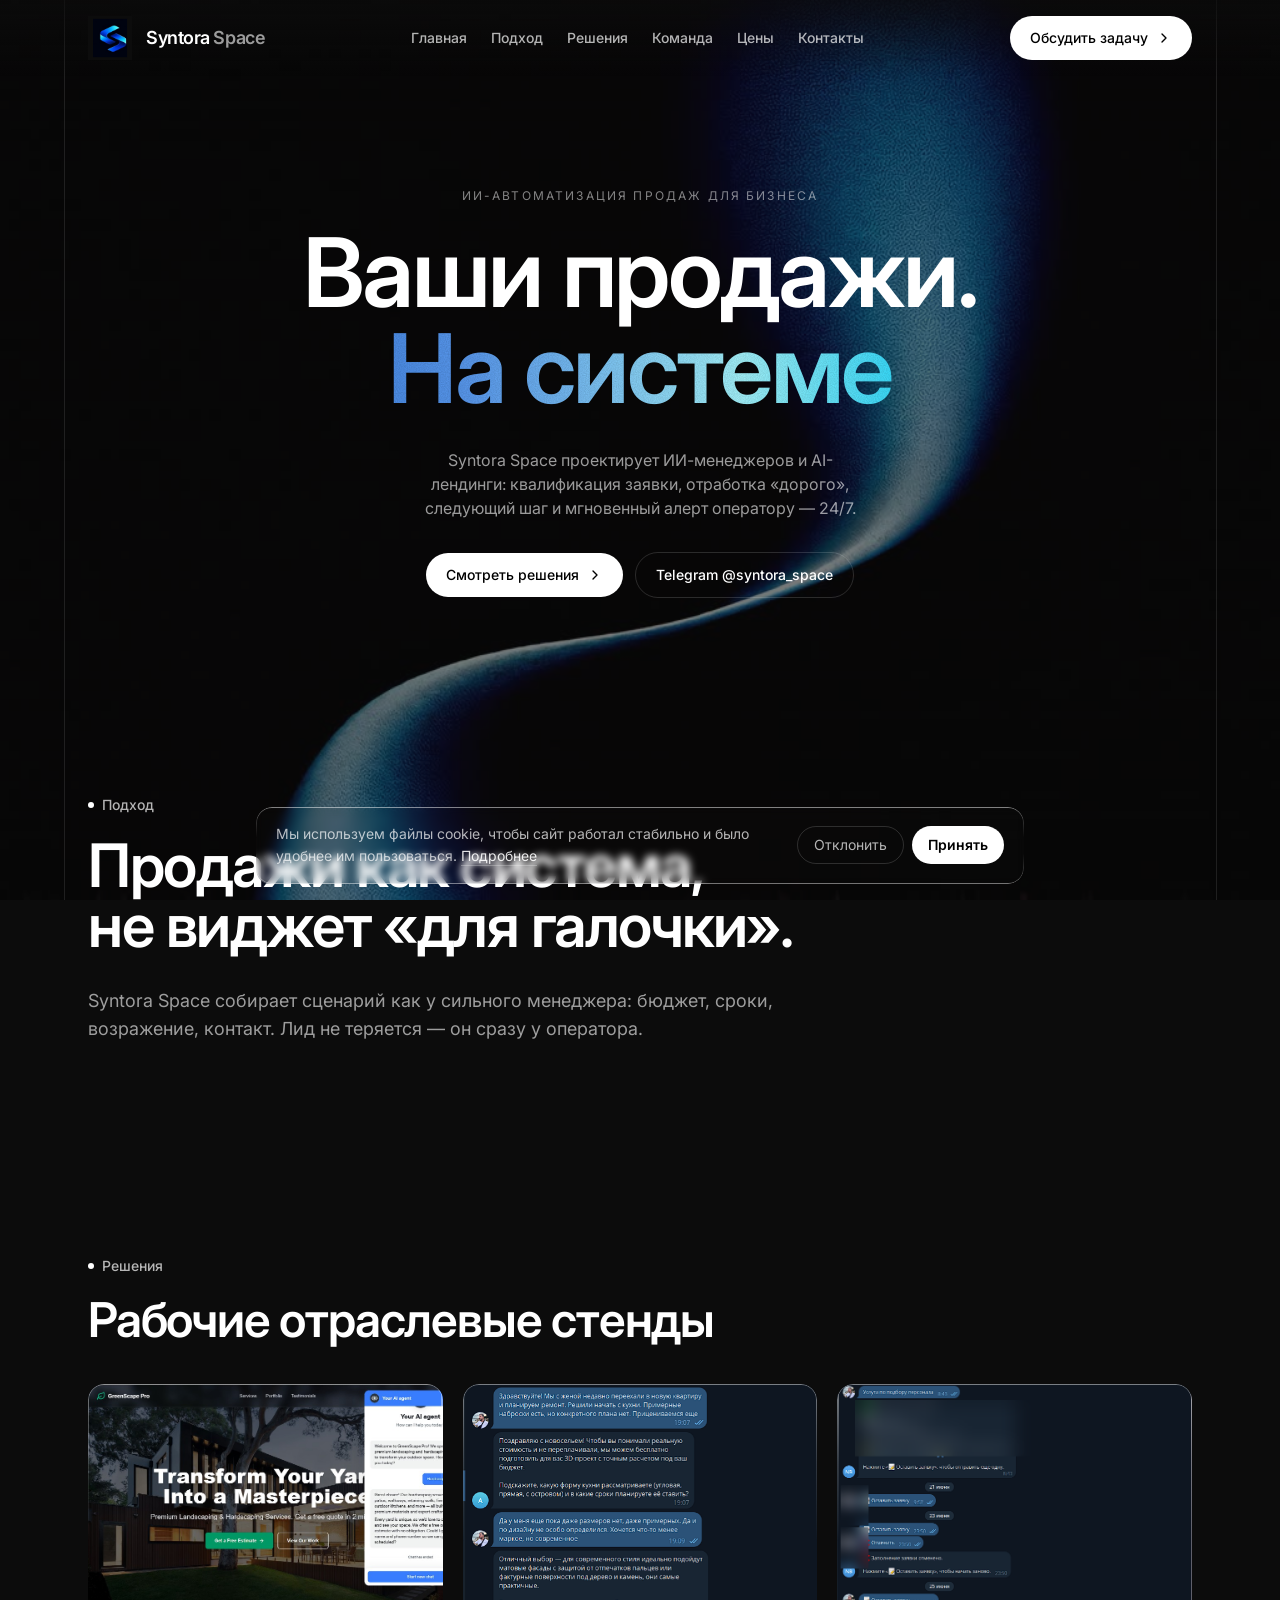
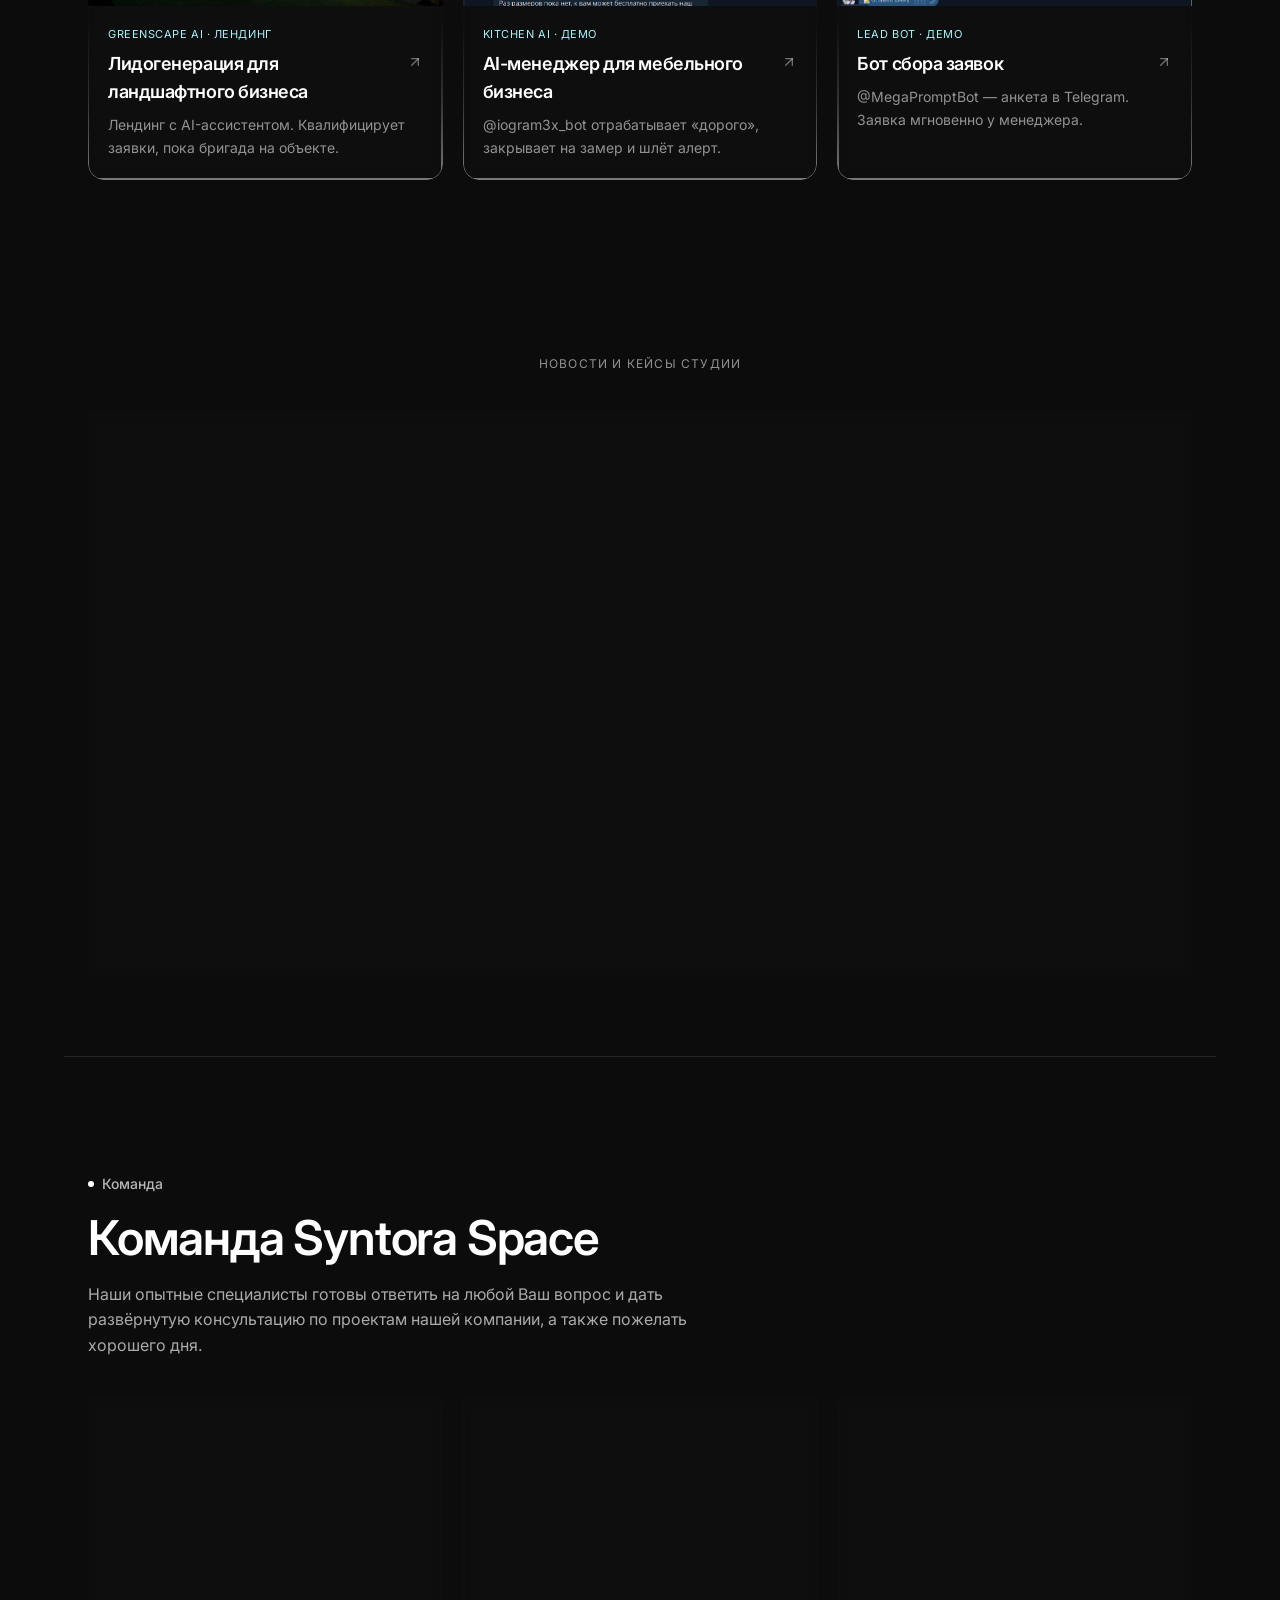
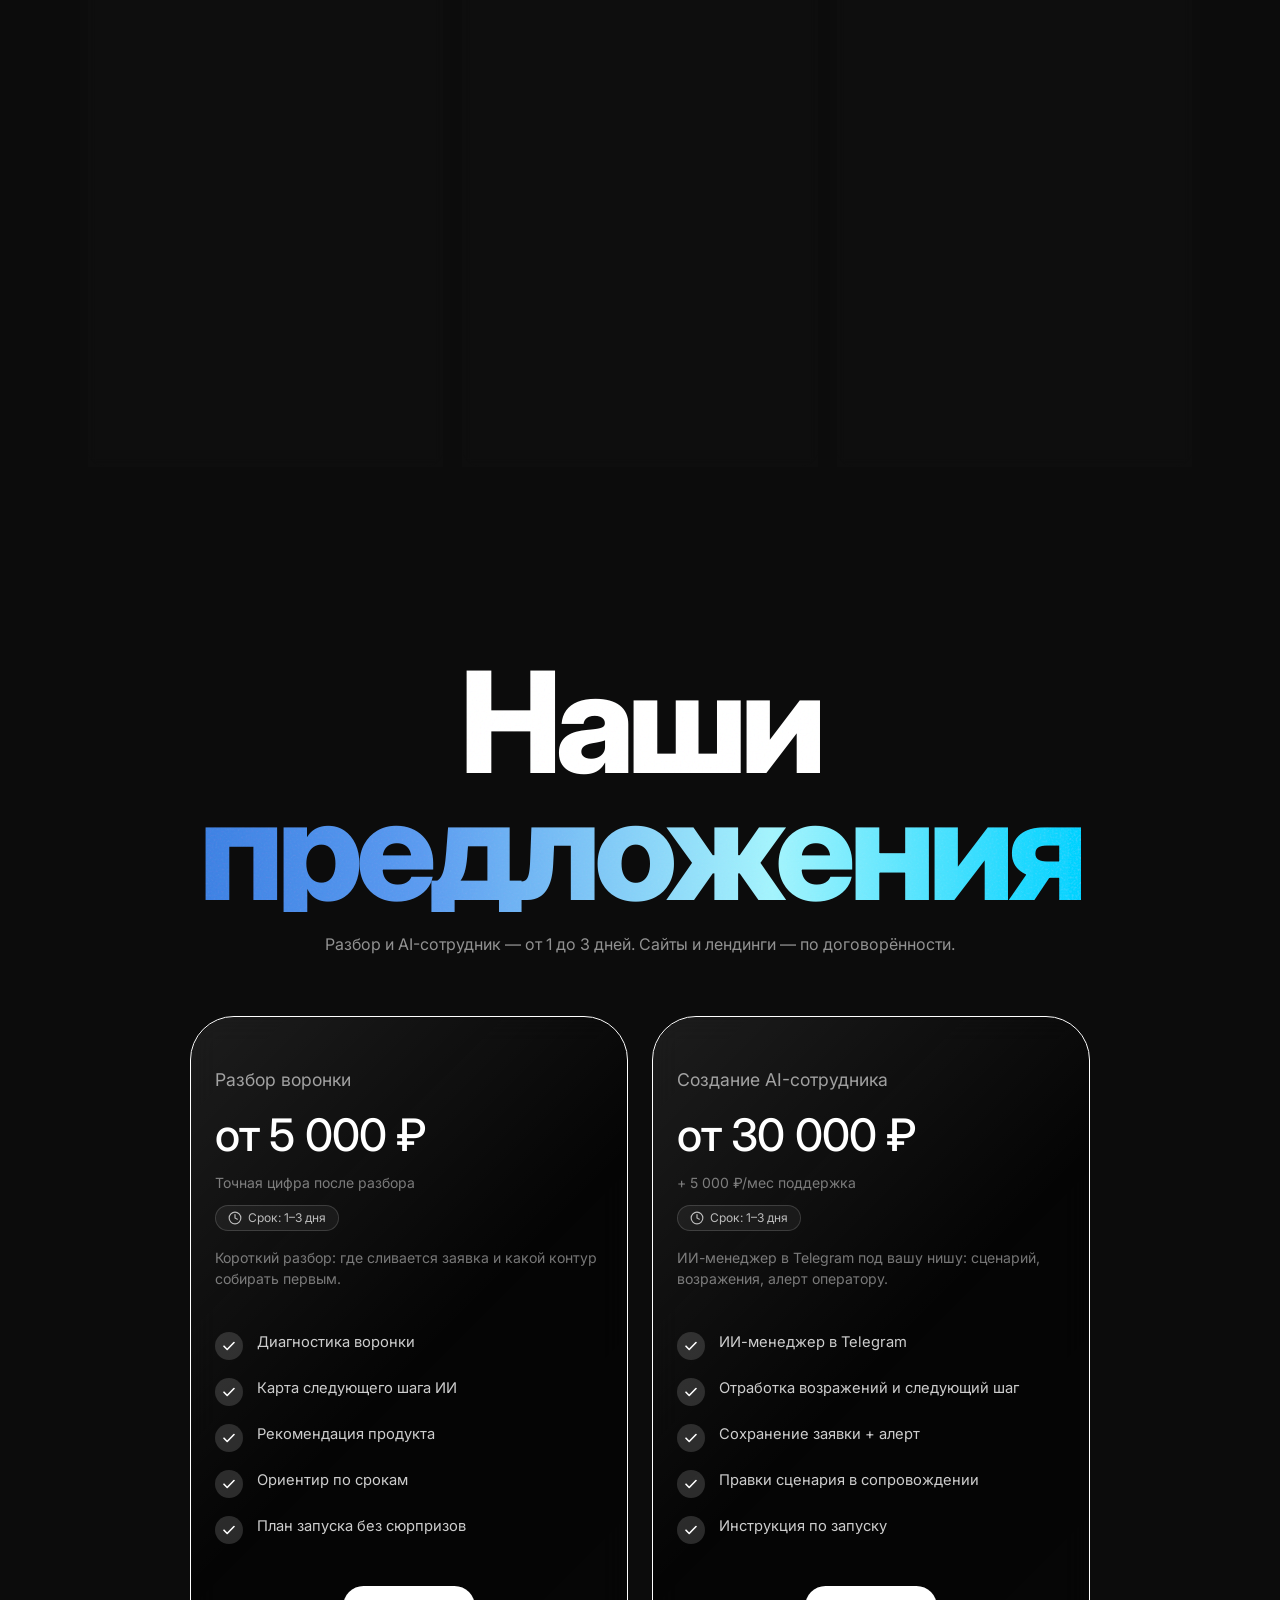
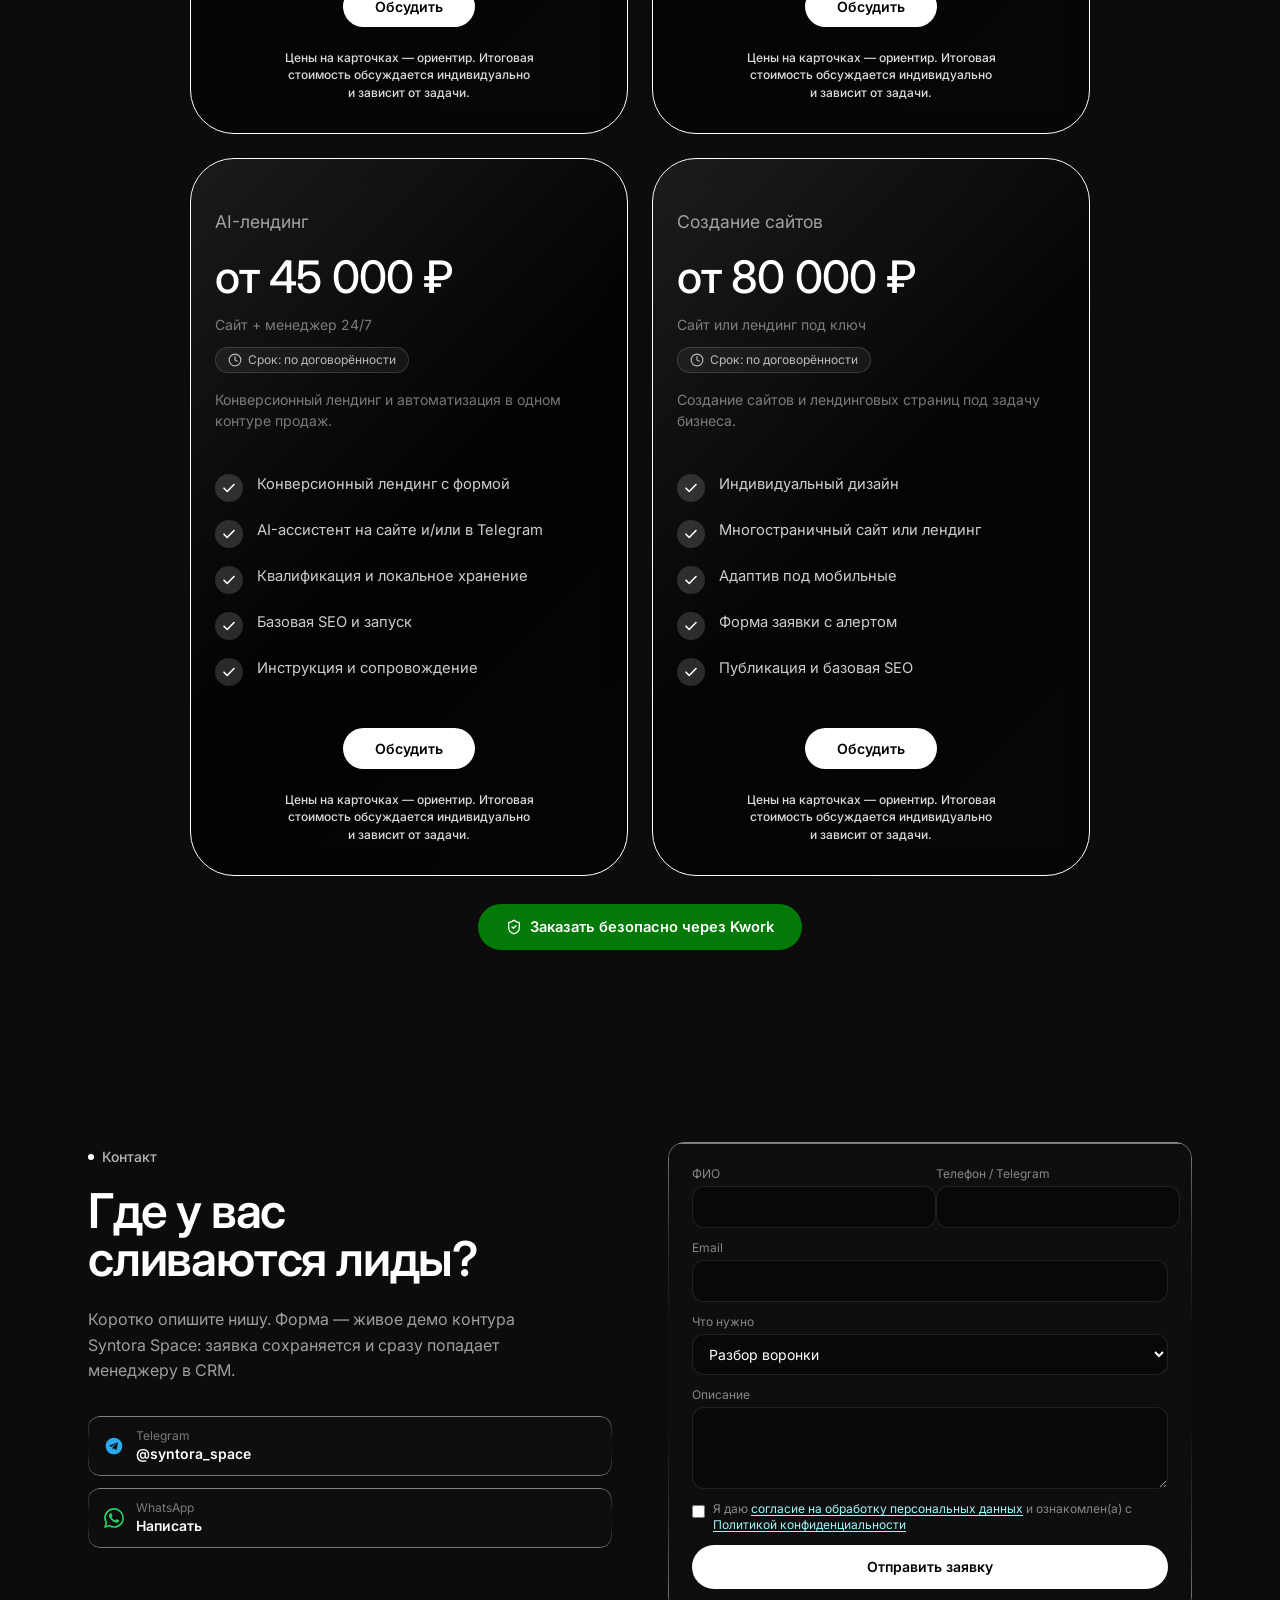
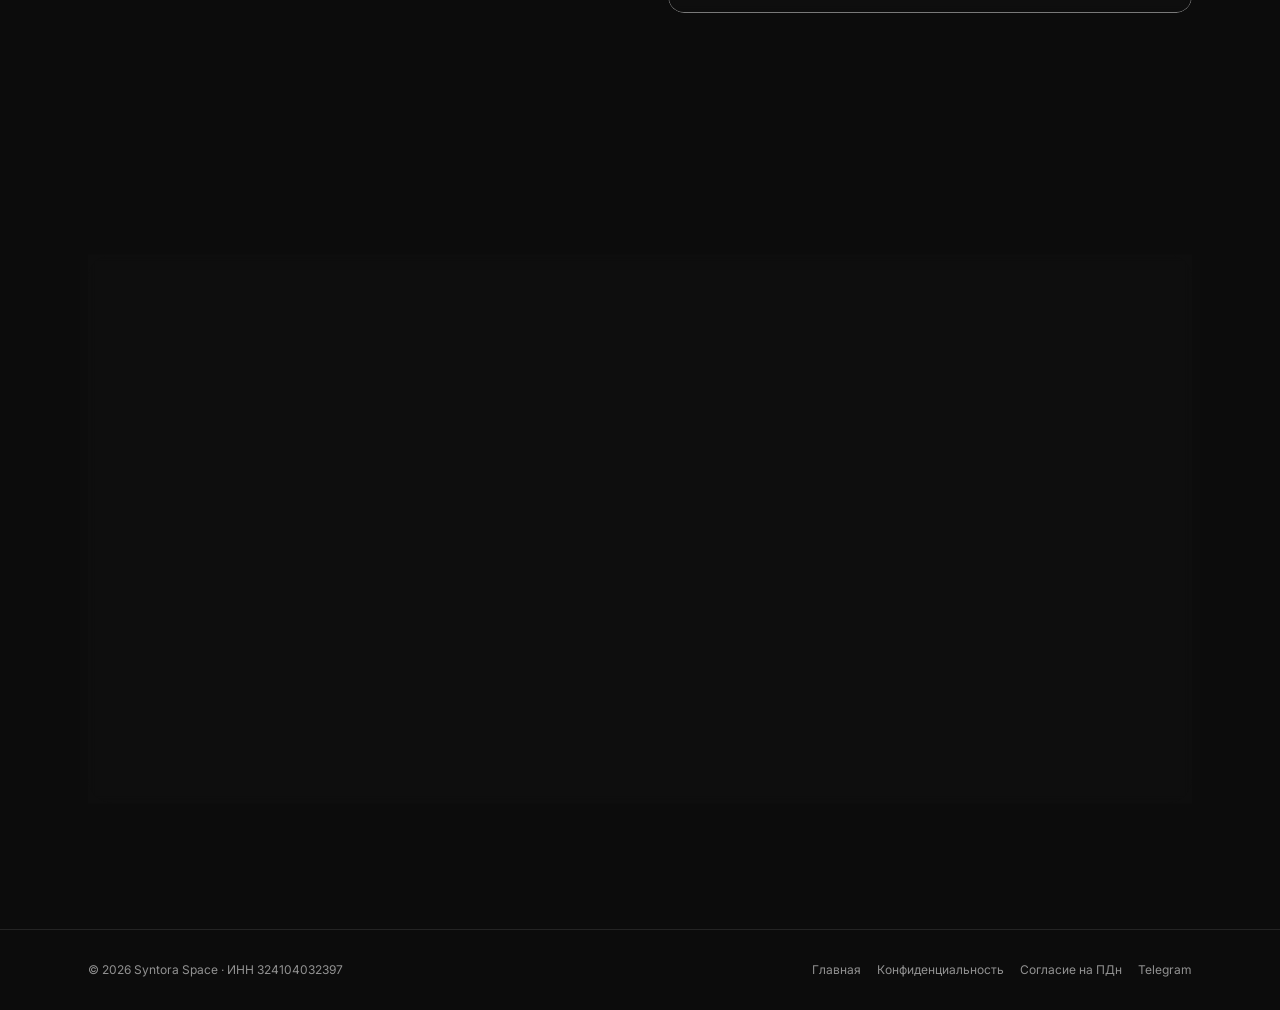
==== commit 838de6f6: "Publish team contacts, card prices, and IP operator details. Co-authored-by: Cursor <cursoragent@cur" ====
--- a/index.html
+++ b/index.html
@@ -21,8 +21,8 @@
     <meta property="og:image" content="https://syntora.space/img/syntora-mark.png" />
     <meta name="twitter:card" content="summary" />
     <meta name="twitter:title" content="Syntora Space — ИИ-контуры продаж" />
-    <script type="module" crossorigin src="/assets/index-bpX99zkb.js"></script>
-    <link rel="stylesheet" crossorigin href="/assets/index-BHSqNzdQ.css">
+    <script type="module" crossorigin src="/assets/index-BSeXz1mg.js"></script>
+    <link rel="stylesheet" crossorigin href="/assets/index-CdtjciRU.css">
   </head>
   <body>
     <div id="root"></div>
--- a/assets/index-CdtjciRU.css
+++ b/assets/index-CdtjciRU.css
@@ -0,0 +1 @@
+@import "https://fonts.googleapis.com/css2?family=Inter:wght@400;500;600;700;800;900&display=swap";*,:before,:after,::backdrop{--tw-border-spacing-x:0;--tw-border-spacing-y:0;--tw-translate-x:0;--tw-translate-y:0;--tw-rotate:0;--tw-skew-x:0;--tw-skew-y:0;--tw-scale-x:1;--tw-scale-y:1;--tw-pan-x: ;--tw-pan-y: ;--tw-pinch-zoom: ;--tw-scroll-snap-strictness:proximity;--tw-gradient-from-position: ;--tw-gradient-via-position: ;--tw-gradient-to-position: ;--tw-ordinal: ;--tw-slashed-zero: ;--tw-numeric-figure: ;--tw-numeric-spacing: ;--tw-numeric-fraction: ;--tw-ring-inset: ;--tw-ring-offset-width:0px;--tw-ring-offset-color:#fff;--tw-ring-color:#3b82f680;--tw-ring-offset-shadow:0 0 #0000;--tw-ring-shadow:0 0 #0000;--tw-shadow:0 0 #0000;--tw-shadow-colored:0 0 #0000;--tw-blur: ;--tw-brightness: ;--tw-contrast: ;--tw-grayscale: ;--tw-hue-rotate: ;--tw-invert: ;--tw-saturate: ;--tw-sepia: ;--tw-drop-shadow: ;--tw-backdrop-blur: ;--tw-backdrop-brightness: ;--tw-backdrop-contrast: ;--tw-backdrop-grayscale: ;--tw-backdrop-hue-rotate: ;--tw-backdrop-invert: ;--tw-backdrop-opacity: ;--tw-backdrop-saturate: ;--tw-backdrop-sepia: ;--tw-contain-size: ;--tw-contain-layout: ;--tw-contain-paint: ;--tw-contain-style: }*,:before,:after{box-sizing:border-box;border:0 solid #e5e7eb}:before,:after{--tw-content:""}html,:host{-webkit-text-size-adjust:100%;tab-size:4;font-feature-settings:normal;font-variation-settings:normal;-webkit-tap-highlight-color:transparent;font-family:Inter,system-ui,sans-serif;line-height:1.5}body{line-height:inherit;margin:0}hr{height:0;color:inherit;border-top-width:1px}abbr:where([title]){-webkit-text-decoration:underline dotted;text-decoration:underline dotted}h1,h2,h3,h4,h5,h6{font-size:inherit;font-weight:inherit}a{color:inherit;-webkit-text-decoration:inherit;text-decoration:inherit}b,strong{font-weight:bolder}code,kbd,samp,pre{font-feature-settings:normal;font-variation-settings:normal;font-family:ui-monospace,SFMono-Regular,Menlo,Monaco,Consolas,Liberation Mono,Courier New,monospace;font-size:1em}small{font-size:80%}sub,sup{vertical-align:baseline;font-size:75%;line-height:0;position:relative}sub{bottom:-.25em}sup{top:-.5em}table{text-indent:0;border-color:inherit;border-collapse:collapse}button,input,optgroup,select,textarea{font-feature-settings:inherit;font-variation-settings:inherit;font-family:inherit;font-size:100%;font-weight:inherit;line-height:inherit;letter-spacing:inherit;color:inherit;margin:0;padding:0}button,select{text-transform:none}button,input:where([type=button]),input:where([type=reset]),input:where([type=submit]){-webkit-appearance:button;background-color:#0000;background-image:none}:-moz-focusring{outline:auto}:-moz-ui-invalid{box-shadow:none}progress{vertical-align:baseline}::-webkit-inner-spin-button{height:auto}::-webkit-outer-spin-button{height:auto}[type=search]{-webkit-appearance:textfield;outline-offset:-2px}::-webkit-search-decoration{-webkit-appearance:none}::-webkit-file-upload-button{-webkit-appearance:button;font:inherit}summary{display:list-item}blockquote,dl,dd,h1,h2,h3,h4,h5,h6,hr,figure,p,pre{margin:0}fieldset{margin:0;padding:0}legend{padding:0}ol,ul,menu{margin:0;padding:0;list-style:none}dialog{padding:0}textarea{resize:vertical}input::-moz-placeholder{opacity:1;color:#9ca3af}textarea::-moz-placeholder{opacity:1;color:#9ca3af}input::placeholder,textarea::placeholder{opacity:1;color:#9ca3af}button,[role=button]{cursor:pointer}:disabled{cursor:default}img,svg,video,canvas,audio,iframe,embed,object{vertical-align:middle;display:block}img,video{max-width:100%;height:auto}[hidden]:where(:not([hidden=until-found])){display:none}.pointer-events-none{pointer-events:none}.\!visible{visibility:visible!important}.visible{visibility:visible}.fixed{position:fixed}.absolute{position:absolute}.relative{position:relative}.inset-0{inset:0}.inset-x-0{left:0;right:0}.inset-y-0{top:0;bottom:0}.-left-\[9999px\]{left:-9999px}.bottom-0{bottom:0}.left-1\/2{left:50%}.top-0{top:0}.top-auto{top:auto}.z-0{z-index:0}.z-10{z-index:10}.z-50{z-index:50}.z-\[5\]{z-index:5}.z-\[60\]{z-index:60}.mx-auto{margin-left:auto;margin-right:auto}.mb-10{margin-bottom:2.5rem}.mb-5{margin-bottom:1.25rem}.mt-1{margin-top:.25rem}.mt-10{margin-top:2.5rem}.mt-2{margin-top:.5rem}.mt-3{margin-top:.75rem}.mt-4{margin-top:1rem}.mt-5{margin-top:1.25rem}.mt-6{margin-top:1.5rem}.mt-8{margin-top:2rem}.block{display:block}.flex{display:flex}.inline-flex{display:inline-flex}.grid{display:grid}.hidden{display:none}.aspect-\[16\/10\]{aspect-ratio:16/10}.aspect-\[2\.4\/1\]{aspect-ratio:2.4}.aspect-\[4\/5\]{aspect-ratio:4/5}.h-1\.5{height:.375rem}.h-11{height:2.75rem}.h-3\.5{height:.875rem}.h-4{height:1rem}.h-5{height:1.25rem}.h-8{height:2rem}.h-\[76px\]{height:76px}.h-full{height:100%}.h-px{height:1px}.min-h-screen{min-height:100vh}.w-1\.5{width:.375rem}.w-11{width:2.75rem}.w-3\.5{width:.875rem}.w-4{width:1rem}.w-5{width:1.25rem}.w-8{width:2rem}.w-full{width:100%}.w-px{width:1px}.max-w-2xl{max-width:42rem}.max-w-3xl{max-width:48rem}.max-w-4xl{max-width:56rem}.max-w-6xl{max-width:72rem}.max-w-md{max-width:28rem}.max-w-xl{max-width:36rem}.flex-1{flex:1}.shrink-0{flex-shrink:0}.-translate-x-\[calc\(50\%\+36rem\)\]{--tw-translate-x:calc(calc(50% + 36rem) * -1);transform:translate(var(--tw-translate-x), var(--tw-translate-y)) rotate(var(--tw-rotate)) skewX(var(--tw-skew-x)) skewY(var(--tw-skew-y)) scaleX(var(--tw-scale-x)) scaleY(var(--tw-scale-y))}.translate-x-\[calc\(-50\%\+36rem\)\]{--tw-translate-x:calc(-50% + 36rem);transform:translate(var(--tw-translate-x), var(--tw-translate-y)) rotate(var(--tw-rotate)) skewX(var(--tw-skew-x)) skewY(var(--tw-skew-y)) scaleX(var(--tw-scale-x)) scaleY(var(--tw-scale-y))}.resize-y{resize:vertical}.scroll-mt-24{scroll-margin-top:6rem}.flex-col{flex-direction:column}.flex-wrap{flex-wrap:wrap}.items-start{align-items:flex-start}.items-center{align-items:center}.justify-center{justify-content:center}.justify-between{justify-content:space-between}.gap-1{gap:.25rem}.gap-1\.5{gap:.375rem}.gap-10{gap:2.5rem}.gap-2{gap:.5rem}.gap-3{gap:.75rem}.gap-3\.5{gap:.875rem}.gap-4{gap:1rem}.gap-5{gap:1.25rem}.gap-6{gap:1.5rem}.space-y-1>:not([hidden])~:not([hidden]){--tw-space-y-reverse:0;margin-top:calc(.25rem * calc(1 - var(--tw-space-y-reverse)));margin-bottom:calc(.25rem * var(--tw-space-y-reverse))}.space-y-3>:not([hidden])~:not([hidden]){--tw-space-y-reverse:0;margin-top:calc(.75rem * calc(1 - var(--tw-space-y-reverse)));margin-bottom:calc(.75rem * var(--tw-space-y-reverse))}.self-start{align-self:flex-start}.overflow-hidden{overflow:hidden}.overflow-visible{overflow:visible}.rounded-2xl{border-radius:1rem}.rounded-3xl{border-radius:1.5rem}.rounded-full{border-radius:9999px}.rounded-xl{border-radius:.75rem}.border{border-width:1px}.border-b{border-bottom-width:1px}.border-t{border-top-width:1px}.border-white\/10{border-color:#ffffff1a}.border-white\/15{border-color:#ffffff26}.bg-\[\#0c0c0c\]{--tw-bg-opacity:1;background-color:rgb(12 12 12/var(--tw-bg-opacity,1))}.bg-\[\#0c0c0c\]\/55{background-color:#0c0c0c8c}.bg-\[\#0c0c0c\]\/85{background-color:#0c0c0cd9}.bg-black\/40{background-color:#0006}.bg-black\/90{background-color:#000000e6}.bg-white{--tw-bg-opacity:1;background-color:rgb(255 255 255/var(--tw-bg-opacity,1))}.bg-white\/10{background-color:#ffffff1a}.bg-white\/5{background-color:#ffffff0d}.bg-gradient-to-b{background-image:linear-gradient(to bottom, var(--tw-gradient-stops))}.from-\[\#0c0c0c\]\/70{--tw-gradient-from:#0c0c0cb3 var(--tw-gradient-from-position);--tw-gradient-to:#0c0c0c00 var(--tw-gradient-to-position);--tw-gradient-stops:var(--tw-gradient-from), var(--tw-gradient-to)}.to-transparent{--tw-gradient-to:transparent var(--tw-gradient-to-position)}.object-contain{-o-object-fit:contain;object-fit:contain}.object-cover{-o-object-fit:cover;object-fit:cover}.object-center{-o-object-position:center;object-position:center}.object-top{-o-object-position:top;object-position:top}.p-4{padding:1rem}.p-5{padding:1.25rem}.px-2{padding-left:.5rem;padding-right:.5rem}.px-3{padding-left:.75rem;padding-right:.75rem}.px-4{padding-left:1rem;padding-right:1rem}.px-5{padding-left:1.25rem;padding-right:1.25rem}.px-6{padding-left:1.5rem;padding-right:1.5rem}.px-8{padding-left:2rem;padding-right:2rem}.py-0\.5{padding-top:.125rem;padding-bottom:.125rem}.py-1{padding-top:.25rem;padding-bottom:.25rem}.py-16{padding-top:4rem;padding-bottom:4rem}.py-2{padding-top:.5rem;padding-bottom:.5rem}.py-2\.5{padding-top:.625rem;padding-bottom:.625rem}.py-20{padding-top:5rem;padding-bottom:5rem}.py-3{padding-top:.75rem;padding-bottom:.75rem}.py-4{padding-top:1rem;padding-bottom:1rem}.py-8{padding-top:2rem;padding-bottom:2rem}.pb-20{padding-bottom:5rem}.pb-\[max\(1rem\,env\(safe-area-inset-bottom\)\)\]{padding-bottom:max(1rem, env(safe-area-inset-bottom))}.pt-16{padding-top:4rem}.pt-3{padding-top:.75rem}.text-center{text-align:center}.text-3xl{font-size:1.875rem;line-height:2.25rem}.text-4xl{font-size:2.25rem;line-height:2.5rem}.text-5xl{font-size:3rem;line-height:1}.text-\[11px\]{font-size:11px}.text-base{font-size:1rem;line-height:1.5rem}.text-lg{font-size:1.125rem;line-height:1.75rem}.text-sm{font-size:.875rem;line-height:1.25rem}.text-xs{font-size:.75rem;line-height:1rem}.font-medium{font-weight:500}.font-semibold{font-weight:600}.uppercase{text-transform:uppercase}.leading-\[0\.92\]{line-height:.92}.leading-\[1\.02\]{line-height:1.02}.leading-\[1\.05\]{line-height:1.05}.leading-\[1\.55\]{line-height:1.55}.leading-\[1\.5\]{line-height:1.5}.leading-\[1\.65\]{line-height:1.65}.leading-\[1\.6\]{line-height:1.6}.leading-relaxed{line-height:1.625}.tracking-\[0\.18em\]{letter-spacing:.18em}.tracking-tight{letter-spacing:-.025em}.tracking-wider{letter-spacing:.05em}.tracking-widest{letter-spacing:.1em}.text-\[\#25D366\]{--tw-text-opacity:1;color:rgb(37 211 102/var(--tw-text-opacity,1))}.text-\[\#2AABEE\]{--tw-text-opacity:1;color:rgb(42 171 238/var(--tw-text-opacity,1))}.text-\[\#A4F4FD\]{--tw-text-opacity:1;color:rgb(164 244 253/var(--tw-text-opacity,1))}.text-black{--tw-text-opacity:1;color:rgb(0 0 0/var(--tw-text-opacity,1))}.text-emerald-300{--tw-text-opacity:1;color:rgb(110 231 183/var(--tw-text-opacity,1))}.text-rose-300{--tw-text-opacity:1;color:rgb(253 164 175/var(--tw-text-opacity,1))}.text-white{--tw-text-opacity:1;color:rgb(255 255 255/var(--tw-text-opacity,1))}.text-white\/40{color:#fff6}.text-white\/45{color:#ffffff73}.text-white\/50{color:#ffffff80}.text-white\/55{color:#ffffff8c}.text-white\/60{color:#fff9}.text-white\/65{color:#ffffffa6}.text-white\/70{color:#ffffffb3}.text-white\/80{color:#fffc}.text-white\/90{color:#ffffffe6}.underline{text-decoration-line:underline}.decoration-white\/25{text-decoration-color:#ffffff40}.underline-offset-2{text-underline-offset:2px}.underline-offset-4{text-underline-offset:4px}.accent-\[\#A4F4FD\]{accent-color:#a4f4fd}.opacity-30{opacity:.3}.opacity-90{opacity:.9}.outline-none{outline-offset:2px;outline:2px solid #0000}.filter{filter:var(--tw-blur) var(--tw-brightness) var(--tw-contrast) var(--tw-grayscale) var(--tw-hue-rotate) var(--tw-invert) var(--tw-saturate) var(--tw-sepia) var(--tw-drop-shadow)}.backdrop-blur-xl{--tw-backdrop-blur:blur(24px);-webkit-backdrop-filter:var(--tw-backdrop-blur) var(--tw-backdrop-brightness) var(--tw-backdrop-contrast) var(--tw-backdrop-grayscale) var(--tw-backdrop-hue-rotate) var(--tw-backdrop-invert) var(--tw-backdrop-opacity) var(--tw-backdrop-saturate) var(--tw-backdrop-sepia);backdrop-filter:var(--tw-backdrop-blur) var(--tw-backdrop-brightness) var(--tw-backdrop-contrast) var(--tw-backdrop-grayscale) var(--tw-backdrop-hue-rotate) var(--tw-backdrop-invert) var(--tw-backdrop-opacity) var(--tw-backdrop-saturate) var(--tw-backdrop-sepia)}.backdrop-filter{-webkit-backdrop-filter:var(--tw-backdrop-blur) var(--tw-backdrop-brightness) var(--tw-backdrop-contrast) var(--tw-backdrop-grayscale) var(--tw-backdrop-hue-rotate) var(--tw-backdrop-invert) var(--tw-backdrop-opacity) var(--tw-backdrop-saturate) var(--tw-backdrop-sepia);backdrop-filter:var(--tw-backdrop-blur) var(--tw-backdrop-brightness) var(--tw-backdrop-contrast) var(--tw-backdrop-grayscale) var(--tw-backdrop-hue-rotate) var(--tw-backdrop-invert) var(--tw-backdrop-opacity) var(--tw-backdrop-saturate) var(--tw-backdrop-sepia)}.transition{transition-property:color,background-color,border-color,text-decoration-color,fill,stroke,opacity,box-shadow,transform,filter,-webkit-backdrop-filter,backdrop-filter;transition-duration:.15s;transition-timing-function:cubic-bezier(.4,0,.2,1)}.transition-all{transition-property:all;transition-duration:.15s;transition-timing-function:cubic-bezier(.4,0,.2,1)}.transition-colors{transition-property:color,background-color,border-color,text-decoration-color,fill,stroke;transition-duration:.15s;transition-timing-function:cubic-bezier(.4,0,.2,1)}.transition-opacity{transition-property:opacity;transition-duration:.15s;transition-timing-function:cubic-bezier(.4,0,.2,1)}.transition-transform{transition-property:transform;transition-duration:.15s;transition-timing-function:cubic-bezier(.4,0,.2,1)}.duration-500{transition-duration:.5s}html{scroll-behavior:smooth}html,body{-webkit-font-smoothing:antialiased;color:#fff;background-color:#0c0c0c;font-family:Inter,system-ui,sans-serif}body{overflow-x:hidden}::selection{background-color:#3d81e34d}.bg-hero-fallback{background:radial-gradient(60% 50% at 20% 0,#00d2ff2e,#0000 70%),radial-gradient(55% 45% at 85% 15%,#0b25518c,#0000 70%),#0c0c0c}@keyframes shiny{0%{background-position:-200%}to{background-position:200%}}.animate-shiny{animation:6s linear infinite shiny}.liquid-glass{background-blend-mode:luminosity;-webkit-backdrop-filter:blur(4px);backdrop-filter:blur(4px);background:#ffffff03;border:none;position:relative;overflow:hidden;box-shadow:inset 0 1px 1px #ffffff1a}@supports not ((-webkit-backdrop-filter:blur(4px)) or (backdrop-filter:blur(4px))){.liquid-glass{background:#ffffff0d;border:1px solid #ffffff1f}}.liquid-glass:before{content:"";border-radius:inherit;-webkit-mask-composite:xor;pointer-events:none;background:linear-gradient(#ffffff73 0%,#ffffff26 20%,#fff0 40% 60%,#ffffff26 80%,#ffffff73 100%);padding:1.4px;position:absolute;inset:0;-webkit-mask-image:linear-gradient(#fff 0 0),linear-gradient(#fff 0 0);mask-image:linear-gradient(#fff 0 0),linear-gradient(#fff 0 0);-webkit-mask-position:0 0,0 0;mask-position:0 0,0 0;-webkit-mask-size:auto,auto;mask-size:auto,auto;-webkit-mask-repeat:repeat,repeat;mask-repeat:repeat,repeat;-webkit-mask-clip:content-box,border-box;mask-clip:content-box,border-box;-webkit-mask-origin:content-box,border-box;mask-origin:content-box,border-box;-webkit-mask-composite:xor;mask-composite:exclude;-webkit-mask-source-type:auto,auto;mask-mode:match-source,match-source}@supports not ((-webkit-mask-composite:xor) or (mask-composite:exclude) or (-webkit-mask-composite:xor)){.liquid-glass:before{display:none}}.shiny-text{color:#a4f4fd;background-image:linear-gradient(90deg,#3d81e3 0%,#5b9bf0 12.5%,#a4f4fd 32.5%,#00d2ff 50%,#5b9bf0 67.5%,#3d81e3 87.5% 100%);background-size:200%}@supports ((-webkit-background-clip:text) or (background-clip:text)){.shiny-text{color:#0000;-webkit-text-fill-color:transparent;filter:url(#c3-noise);-webkit-background-clip:text;background-clip:text}}@supports ((-moz-appearance:none)){.shiny-text,.c3-watermark-main{filter:none}}.c3-pricing-section{flex-direction:column;align-items:center;padding:40px 20px 80px;display:flex;position:relative;overflow-x:hidden}.c3-watermark-container{text-align:center;z-index:2;width:100%;max-width:1100px;margin-top:40px;position:relative}.c3-watermark-main{letter-spacing:-.05em;filter:url(#c3-noise-pricing);flex-direction:column;align-items:center;font-size:min(9rem,11vw);font-weight:800;line-height:.9;display:flex}.c3-watermark-line-1{color:#fff}.c3-watermark-line-2{background:linear-gradient(90deg,#3d81e3 0%,#5b9bf0 25%,#a4f4fd 65%,#00d2ff 100%);color:#0000;-webkit-text-fill-color:transparent;-webkit-background-clip:text;background-clip:text}@supports not ((-webkit-background-clip:text) or (background-clip:text)){.c3-watermark-line-2{color:#00d2ff;-webkit-text-fill-color:#00d2ff;background:0 0}}.c3-grid{z-index:3;grid-template-columns:repeat(2,minmax(0,1fr));gap:24px;width:100%;max-width:900px;margin-top:60px;display:grid;position:relative}.c3-card{-webkit-backdrop-filter:blur(14px)brightness(.91);backdrop-filter:blur(14px)brightness(.91);background:linear-gradient(135deg,#000000b3,#0006);border:1px solid #fff;border-radius:44px;flex-direction:column;min-height:580px;padding:50px 24px 32px;transition:all .6s cubic-bezier(.22,1,.36,1);display:flex;position:relative;overflow:hidden}.c3-card:before{content:"";border-radius:inherit;pointer-events:none;background:linear-gradient(135deg,#ffffff1a 0%,#fff0 50%);position:absolute;inset:0}.c3-card:hover{background:#0f0f0f99;border-color:#22d3eeb3;transform:translateY(-12px)scale(1.01)}.c3-card-pro{background:linear-gradient(135deg,#000000d9,#0000008c)}.c3-tier-small{color:#fff9;font-size:1.1rem;font-weight:400}.c3-tier-large{letter-spacing:-.02em;color:#fff;margin-top:8px;font-size:2.8rem;font-weight:500}.c3-desc{color:#ffffff73;min-height:3.2em;margin-top:16px;margin-bottom:40px;font-size:.88rem;line-height:1.5}.c3-list{margin:0 0 24px;padding:0;list-style:none}.c3-list li{color:#fffc;align-items:flex-start;gap:14px;margin-bottom:18px;font-size:.92rem;line-height:1.4;display:flex}.c3-check{background:#ffffff26;border-radius:50%;flex-shrink:0;justify-content:center;align-items:center;width:28px;height:28px;display:inline-flex}.c3-btn{color:#000;cursor:pointer;background:#fff;border:none;border-radius:100px;align-self:center;margin-top:auto;padding:10px 32px;font-size:.88rem;font-weight:600;transition:all .3s cubic-bezier(.22,1,.36,1)}.c3-btn:hover{background:#f5f5f5;transform:scale(1.02);box-shadow:0 8px 24px #ffffff26}.c3-card-price-note{text-align:center;color:#ffffffdb;align-self:center;max-width:250px;margin:22px 0 0;font-size:.75rem;font-weight:500;line-height:1.45}.c3-kwork{z-index:3;color:#fff;background:#037a07;border-radius:100px;justify-content:center;align-items:center;gap:8px;margin-top:28px;padding:12px 28px;font-size:.92rem;font-weight:600;text-decoration:none;transition:all .3s cubic-bezier(.22,1,.36,1);display:inline-flex;position:relative}.c3-kwork:hover{background:#026205;transform:scale(1.02);box-shadow:0 8px 24px #04b70a47}@media (prefers-reduced-motion:reduce){html{scroll-behavior:auto}.animate-shiny{animation:none}.c3-card,.c3-btn,.c3-kwork{transition:none}}@media (width<=1024px){.c3-watermark-main{filter:none;font-size:3.5rem}.c3-watermark-line-2{-webkit-text-fill-color:#00d2ff;color:#00d2ff;background:0 0}.c3-grid{scroll-snap-type:x mandatory;scrollbar-width:none;gap:16px;width:100vw;padding:0 20px;display:flex;overflow-x:auto;transform:none}.c3-grid::-webkit-scrollbar{display:none}.c3-card{scroll-snap-align:center;flex:0 0 320px}}.last\:border-0:last-child{border-width:0}.empty\:hidden:empty{display:none}.hover\:translate-y-\[-4px\]:hover{--tw-translate-y:-4px;transform:translate(var(--tw-translate-x), var(--tw-translate-y)) rotate(var(--tw-rotate)) skewX(var(--tw-skew-x)) skewY(var(--tw-skew-y)) scaleX(var(--tw-scale-x)) scaleY(var(--tw-scale-y))}.hover\:bg-white\/5:hover{background-color:#ffffff0d}.hover\:bg-white\/90:hover{background-color:#ffffffe6}.hover\:bg-white\/\[0\.03\]:hover{background-color:#ffffff08}.hover\:text-white:hover{--tw-text-opacity:1;color:rgb(255 255 255/var(--tw-text-opacity,1))}.hover\:text-white\/70:hover{color:#ffffffb3}.focus\:border-white\/40:focus{border-color:#fff6}.focus-visible\:ring-2:focus-visible{--tw-ring-offset-shadow:var(--tw-ring-inset) 0 0 0 var(--tw-ring-offset-width) var(--tw-ring-offset-color);--tw-ring-shadow:var(--tw-ring-inset) 0 0 0 calc(2px + var(--tw-ring-offset-width)) var(--tw-ring-color);box-shadow:var(--tw-ring-offset-shadow), var(--tw-ring-shadow), var(--tw-shadow,0 0 #0000)}.focus-visible\:ring-\[\#A4F4FD\]\/40:focus-visible{--tw-ring-color:#a4f4fd66}.active\:scale-\[0\.98\]:active{--tw-scale-x:.98;--tw-scale-y:.98;transform:translate(var(--tw-translate-x), var(--tw-translate-y)) rotate(var(--tw-rotate)) skewX(var(--tw-skew-x)) skewY(var(--tw-skew-y)) scaleX(var(--tw-scale-x)) scaleY(var(--tw-scale-y))}.disabled\:opacity-60:disabled{opacity:.6}.group:hover .group-hover\:translate-x-px{--tw-translate-x:1px;transform:translate(var(--tw-translate-x), var(--tw-translate-y)) rotate(var(--tw-rotate)) skewX(var(--tw-skew-x)) skewY(var(--tw-skew-y)) scaleX(var(--tw-scale-x)) scaleY(var(--tw-scale-y))}.group:hover .group-hover\:scale-\[1\.04\]{--tw-scale-x:1.04;--tw-scale-y:1.04;transform:translate(var(--tw-translate-x), var(--tw-translate-y)) rotate(var(--tw-rotate)) skewX(var(--tw-skew-x)) skewY(var(--tw-skew-y)) scaleX(var(--tw-scale-x)) scaleY(var(--tw-scale-y))}.group:hover .group-hover\:text-white{--tw-text-opacity:1;color:rgb(255 255 255/var(--tw-text-opacity,1))}.group:hover .group-hover\:opacity-100{opacity:1}@supports ((-webkit-backdrop-filter:var(--tw)) or (backdrop-filter:var(--tw))){.supports-\[backdrop-filter\]\:bg-\[\#0c0c0c\]\/70{background-color:#0c0c0cb3}.supports-\[backdrop-filter\]\:bg-black\/70{background-color:#000000b3}}@media (width>=640px){.sm\:grid-cols-2{grid-template-columns:repeat(2,minmax(0,1fr))}.sm\:flex-row{flex-direction:row}.sm\:items-center{align-items:center}.sm\:justify-between{justify-content:space-between}.sm\:text-6xl{font-size:3.75rem;line-height:1}.sm\:text-lg{font-size:1.125rem;line-height:1.75rem}}@media (width>=768px){.md\:block{display:block}.md\:grid-cols-2{grid-template-columns:repeat(2,minmax(0,1fr))}.md\:grid-cols-3{grid-template-columns:repeat(3,minmax(0,1fr))}.md\:flex-row{flex-direction:row}.md\:items-center{align-items:center}.md\:justify-end{justify-content:flex-end}.md\:gap-14{gap:3.5rem}.md\:gap-6{gap:1.5rem}.md\:p-6{padding:1.5rem}.md\:py-20{padding-top:5rem;padding-bottom:5rem}.md\:py-24{padding-top:6rem;padding-bottom:6rem}.md\:py-28{padding-top:7rem;padding-bottom:7rem}.md\:py-32{padding-top:8rem;padding-bottom:8rem}.md\:pt-28{padding-top:7rem}.md\:text-5xl{font-size:3rem;line-height:1}.md\:text-6xl{font-size:3.75rem;line-height:1}.md\:text-8xl{font-size:6rem;line-height:1}.md\:text-base{font-size:1rem;line-height:1.5rem}.md\:text-lg{font-size:1.125rem;line-height:1.75rem}}@media (width>=1024px){.lg\:block{display:block}.lg\:flex{display:flex}.lg\:hidden{display:none}.lg\:text-6xl{font-size:3.75rem;line-height:1}}
